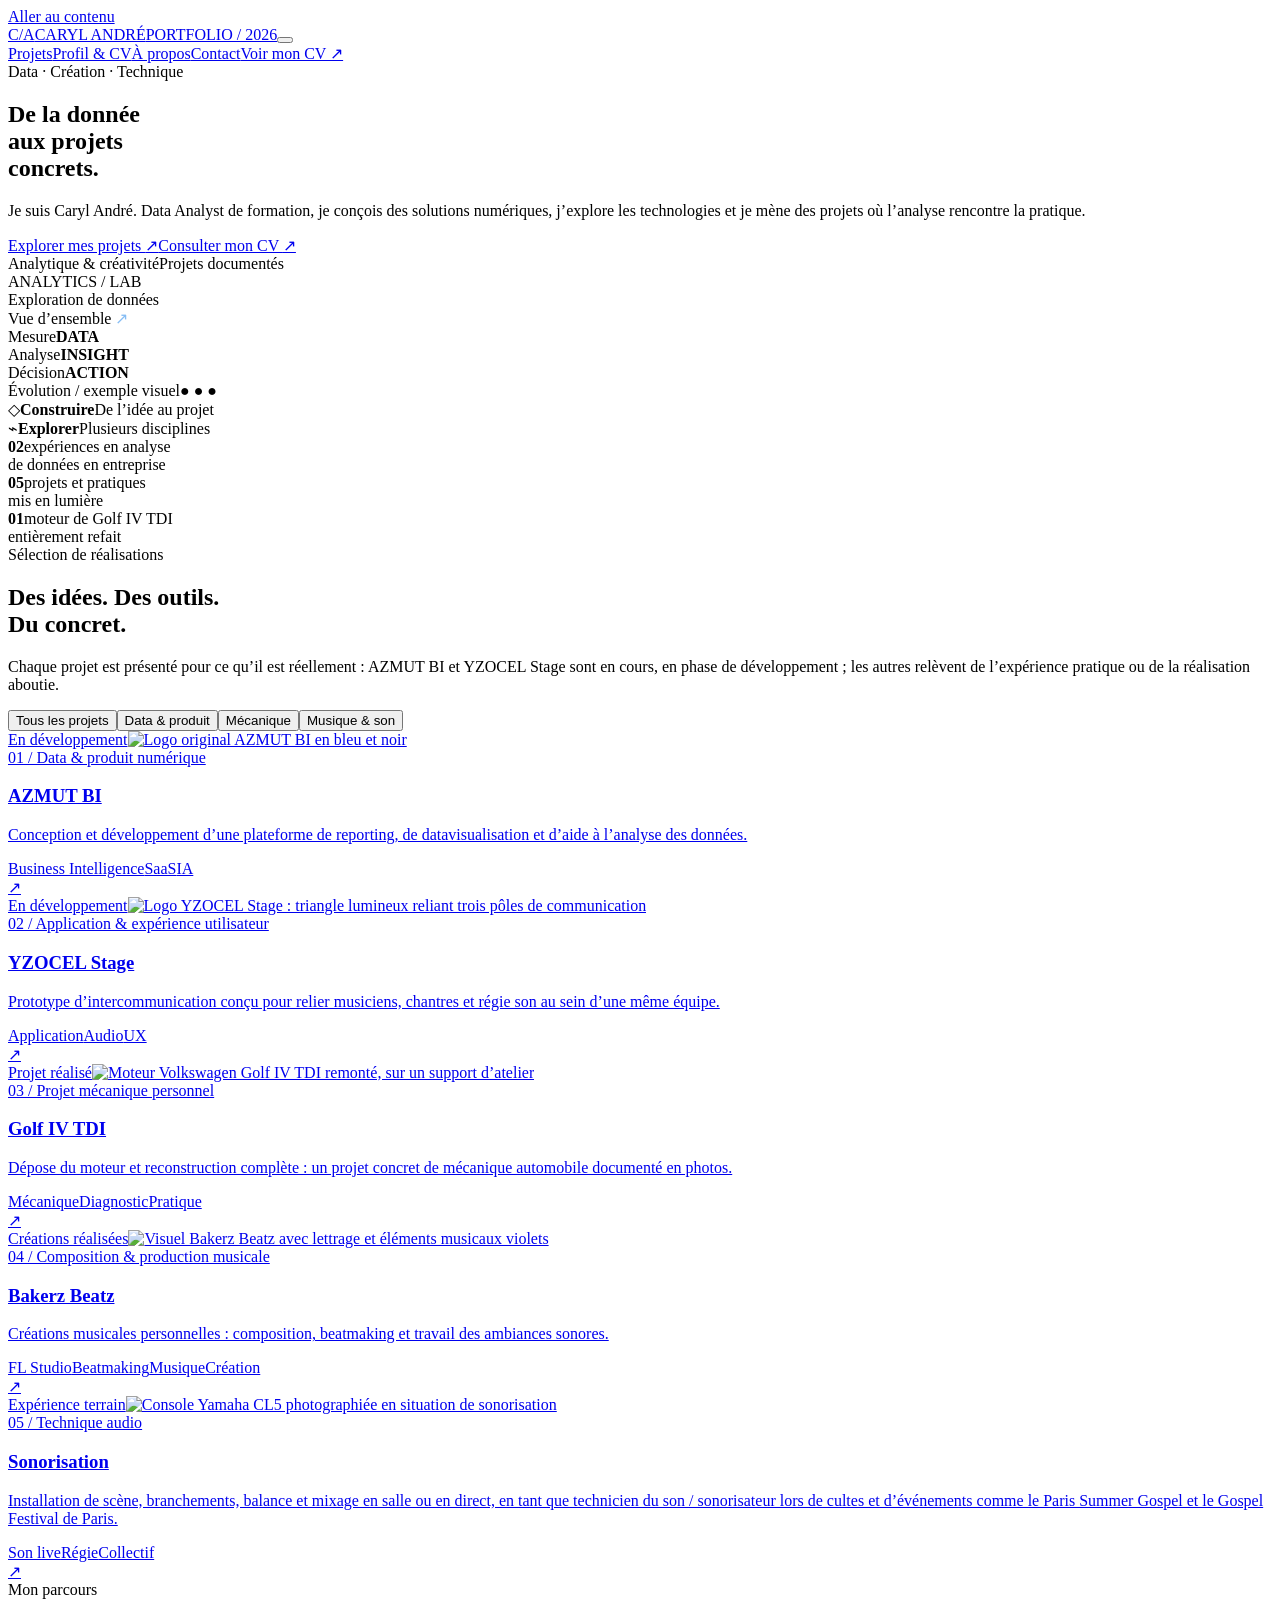
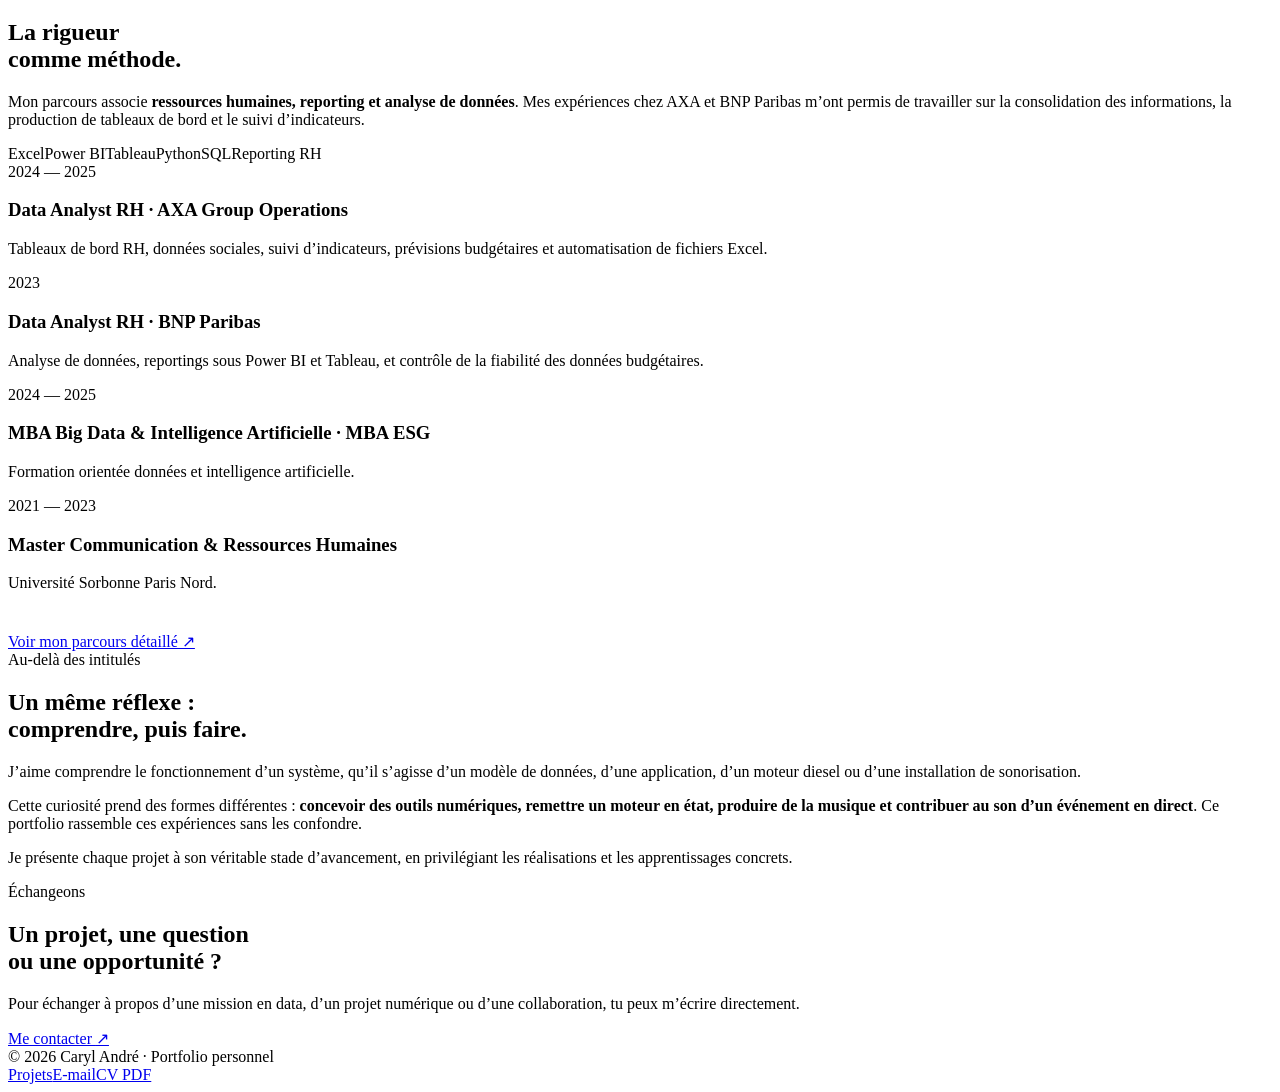
==== index.html @ a74da880 "Add files via upload" ====
<!DOCTYPE html>

<html lang="fr"><head><meta charset="utf-8"/><meta content="width=device-width,initial-scale=1" name="viewport"/><meta content="#080d13" name="theme-color"/><meta content="index,follow" name="robots"/><meta content="Portfolio de Caryl André : analyse de données, conception de produits numériques, mécanique automobile, beatmaking et sonorisation." name="description"/><title>Portfolio — Data, produit &amp; projets concrets — Caryl André</title><link href="assets/mark.svg" rel="icon" type="image/svg+xml"/><link href="assets/styles.css" rel="stylesheet"/><script defer="" src="assets/main.js"></script><meta content="website" property="og:type"/><meta content="Portfolio — Data, produit &amp; projets concrets — Caryl André" property="og:title"/></head><body><a class="skip-link" href="#contenu">Aller au contenu</a><header class="site-header"><div class="container header-inner"><a aria-label="Accueil du portfolio Caryl André" class="brand" href="index.html"><span class="brand-logo">C/A</span><span>CARYL ANDRÉ<span class="brand-sub">PORTFOLIO / 2026</span></span></a><button aria-controls="navigation" aria-expanded="false" aria-label="Ouvrir le menu" class="menu-toggle"><span></span><span></span><span></span></button><nav aria-label="Navigation principale" class="main-nav" id="navigation"><a href="index.html#projets">Projets</a><a href="profil.html">Profil &amp; CV</a><a href="index.html#apropos">À propos</a><a href="index.html#contact">Contact</a><a class="nav-cta" href="assets/cv-caryl-andre-version-fournie.pdf" rel="noopener" target="_blank">Voir mon CV ↗</a></nav></div></header>
<main id="contenu"><div class="container"><section aria-labelledby="hero-title" class="hero"><div class="hero-content"><div class="eyebrow">Data · Création · Technique</div><h1 class="hero-title" id="hero-title">De la donnée<br/>aux <span class="accent">projets<br/>concrets.</span></h1><p class="hero-desc">Je suis Caryl André. Data Analyst de formation, je conçois des solutions numériques, j’explore les technologies et je mène des projets où l’analyse rencontre la pratique.</p><div class="action-row"><a class="btn primary" href="#projets">Explorer mes projets <span class="arrow">↗</span></a><a class="btn secondary" href="assets/cv-caryl-andre-version-fournie.pdf" rel="noopener" target="_blank">Consulter mon CV <span class="arrow">↗</span></a></div><div class="hero-meta"><span>Analytique &amp; créativité</span><span class="dot"></span><span>Projets documentés</span></div></div><div aria-label="Illustration d'un tableau de bord de données" class="hero-art"><div class="orbit"></div><div class="orbit second"></div><div class="orb o1"></div><div class="orb o2"></div><div class="hero-panel"><div class="mock-top"><span class="mock-brand"><i></i> ANALYTICS / LAB</span><span class="mock-dots"><i></i><i></i><i></i></span></div><div class="mock-body"><span class="mock-kicker">Exploration de données</span><div class="mock-title">Vue d’ensemble <span style="color:#86bdf4">↗</span></div><div class="mock-stats"><div class="mock-stat"><span>Mesure</span><strong>DATA</strong></div><div class="mock-stat"><span>Analyse</span><strong>INSIGHT</strong></div><div class="mock-stat"><span>Décision</span><strong>ACTION</strong></div></div><div class="chart-panel"><div class="chart-label"><span>Évolution / exemple visuel</span><span>● ● ●</span></div><div class="mini-chart"><i style="height:30%"></i><i style="height:46%"></i><i style="height:40%"></i><i style="height:68%"></i><i style="height:57%"></i><i style="height:79%"></i><i style="height:60%"></i><i style="height:91%"></i></div></div></div></div><div class="floating-tag one"><span class="float-icon">◇</span><span><strong>Construire</strong>De l’idée au projet</span></div><div class="floating-tag two"><span class="float-icon">⌁</span><span><strong>Explorer</strong>Plusieurs disciplines</span></div></div></section></div>
<div class="metrics-strip"><div class="container metrics-inner"><div class="metric"><strong>02</strong><span>expériences en analyse<br/>de données en entreprise</span></div><div class="metric"><strong>05</strong><span>projets et pratiques<br/>mis en lumière</span></div><div class="metric"><strong>01</strong><span>moteur de Golf IV TDI<br/>entièrement refait</span></div></div></div>
<section class="section" id="projets"><div class="container"><div class="section-head reveal"><div><div class="eyebrow">Sélection de réalisations</div><h2 class="section-title">Des idées. Des outils.<br/>Du concret.</h2></div><p class="section-lead">Chaque projet est présenté pour ce qu’il est réellement : AZMUT BI et YZOCEL Stage sont en cours, en phase de développement ; les autres relèvent de l’expérience pratique ou de la réalisation aboutie.</p></div><div aria-label="Filtrer les projets" class="filters" role="group"><button aria-pressed="true" class="filter-btn" data-filter="tous" type="button">Tous les projets</button><button aria-pressed="false" class="filter-btn" data-filter="data" type="button">Data &amp; produit</button><button aria-pressed="false" class="filter-btn" data-filter="mecanique" type="button">Mécanique</button><button aria-pressed="false" class="filter-btn" data-filter="audio" type="button">Musique &amp; son</button></div><div class="project-grid"><article class="project-card featured reveal" data-category="data"><a aria-label="Découvrir le projet AZMUT BI" href="projets/azmut-bi.html"><div class="project-art art-dashboard project-art-photo"><span class="art-badge">En développement</span><img alt="Logo original AZMUT BI en bleu et noir" class="project-photo project-photo-azmut-bi" decoding="async" loading="eager" src="media/azmut-bi/logo.webp"/></div><div class="project-info"><div class="project-kicker">01 / Data &amp; produit numérique</div><h3 class="project-title">AZMUT BI</h3><p class="project-description">Conception et développement d’une plateforme de reporting, de datavisualisation et d’aide à l’analyse des données.</p><div class="project-bottom"><div class="tag-stack"><span class="tag">Business Intelligence</span><span class="tag">SaaS</span><span class="tag">IA</span></div><span aria-hidden="true" class="card-arrow">↗</span></div></div></a></article><article class="project-card adjacent reveal" data-category="data"><a aria-label="Découvrir le projet YZOCEL Stage" href="projets/yzocel-stage.html"><div class="project-art art-triangle project-art-photo"><span class="art-badge">En développement</span><img alt="Logo YZOCEL Stage : triangle lumineux reliant trois pôles de communication" class="project-photo project-photo-yzocel-stage" decoding="async" loading="eager" src="media/yzocel-stage/identite-visuelle-originale.jpg"/></div><div class="project-info"><div class="project-kicker">02 / Application &amp; expérience utilisateur</div><h3 class="project-title">YZOCEL Stage</h3><p class="project-description">Prototype d’intercommunication conçu pour relier musiciens, chantres et régie son au sein d’une même équipe.</p><div class="project-bottom"><div class="tag-stack"><span class="tag">Application</span><span class="tag">Audio</span><span class="tag">UX</span></div><span aria-hidden="true" class="card-arrow">↗</span></div></div></a></article><article class="project-card reveal" data-category="mecanique"><a aria-label="Découvrir le projet Golf IV TDI" href="projets/golf-iv-tdi.html"><div class="project-art art-engine project-art-photo"><span class="art-badge">Projet réalisé</span><img alt="Moteur Volkswagen Golf IV TDI remonté, sur un support d’atelier" class="project-photo project-photo-golf-iv-tdi" decoding="async" loading="eager" src="media/golf-iv/02-moteur-refait.webp"/></div><div class="project-info"><div class="project-kicker">03 / Projet mécanique personnel</div><h3 class="project-title">Golf IV TDI</h3><p class="project-description">Dépose du moteur et reconstruction complète : un projet concret de mécanique automobile documenté en photos.</p><div class="project-bottom"><div class="tag-stack"><span class="tag">Mécanique</span><span class="tag">Diagnostic</span><span class="tag">Pratique</span></div><span aria-hidden="true" class="card-arrow">↗</span></div></div></a></article><article class="project-card reveal" data-category="audio"><a aria-label="Découvrir le projet Bakerz Beatz" href="projets/bakerz-beatz.html"><div class="project-art art-waveform project-art-photo"><span class="art-badge">Créations réalisées</span><img alt="Visuel Bakerz Beatz avec lettrage et éléments musicaux violets" class="project-photo project-photo-bakerz-beatz" decoding="async" loading="eager" src="media/musique/bakerz-beatz-cover.webp"/></div><div class="project-info"><div class="project-kicker">04 / Composition &amp; production musicale</div><h3 class="project-title">Bakerz Beatz</h3><p class="project-description">Créations musicales personnelles : composition, beatmaking et travail des ambiances sonores.</p><div class="project-bottom"><div class="tag-stack"><span class="tag">FL Studio</span><span class="tag">Beatmaking</span><span class="tag">Musique</span><span class="tag">Création</span></div><span aria-hidden="true" class="card-arrow">↗</span></div></div></a></article><article class="project-card reveal" data-category="audio"><a aria-label="Découvrir le projet Sonorisation" href="projets/sonorisation.html"><div class="project-art project-art-photo project-art-sonorisation"><span class="art-badge">Expérience terrain</span><img alt="Console Yamaha CL5 photographiée en situation de sonorisation" class="project-photo project-photo-sonorisation" decoding="async" loading="lazy" src="media/sonorisation/console-yamaha-cl5-originale.jpg"/></div><div class="project-info"><div class="project-kicker">05 / Technique audio</div><h3 class="project-title">Sonorisation</h3><p class="project-description">Installation de scène, branchements, balance et mixage en salle ou en direct, en tant que technicien du son / sonorisateur lors de cultes et d’événements comme le Paris Summer Gospel et le Gospel Festival de Paris.</p><div class="project-bottom"><div class="tag-stack"><span class="tag">Son live</span><span class="tag">Régie</span><span class="tag">Collectif</span></div><span aria-hidden="true" class="card-arrow">↗</span></div></div></a></article></div></div></section>
<section class="section experience" id="parcours"><div class="container about-grid"><div class="reveal"><div class="eyebrow">Mon parcours</div><h2 class="section-title">La rigueur<br/>comme méthode.</h2><p class="about-copy">Mon parcours associe <strong>ressources humaines, reporting et analyse de données</strong>. Mes expériences chez AXA et BNP Paribas m’ont permis de travailler sur la consolidation des informations, la production de tableaux de bord et le suivi d’indicateurs.</p><div class="skills"><span class="skill">Excel</span><span class="skill">Power BI</span><span class="skill">Tableau</span><span class="skill">Python</span><span class="skill">SQL</span><span class="skill">Reporting RH</span></div></div><div class="timeline reveal"><div class="timeline-item"><div class="time">2024 — 2025</div><h3>Data Analyst RH · AXA Group Operations</h3><p>Tableaux de bord RH, données sociales, suivi d’indicateurs, prévisions budgétaires et automatisation de fichiers Excel.</p></div><div class="timeline-item"><div class="time">2023</div><h3>Data Analyst RH · BNP Paribas</h3><p>Analyse de données, reportings sous Power BI et Tableau, et contrôle de la fiabilité des données budgétaires.</p></div><div class="timeline-item"><div class="time">2024 — 2025</div><h3>MBA Big Data &amp; Intelligence Artificielle · MBA ESG</h3><p>Formation orientée données et intelligence artificielle.</p></div><div class="timeline-item"><div class="time">2021 — 2023</div><h3>Master Communication &amp; Ressources Humaines</h3><p>Université Sorbonne Paris Nord.</p></div></div></div><div class="container" style="margin-top:40px"><a class="btn secondary" href="profil.html">Voir mon parcours détaillé ↗</a></div></section>
<section class="section" id="apropos"><div class="container about-grid"><div class="reveal"><div class="eyebrow">Au-delà des intitulés</div><h2 class="section-title">Un même réflexe :<br/>comprendre, puis faire.</h2></div><div class="reveal"><p class="about-copy">J’aime comprendre le fonctionnement d’un système, qu’il s’agisse d’un modèle de données, d’une application, d’un moteur diesel ou d’une installation de sonorisation.</p><p class="about-copy">Cette curiosité prend des formes différentes : <strong>concevoir des outils numériques, remettre un moteur en état, produire de la musique et contribuer au son d’un événement en direct</strong>. Ce portfolio rassemble ces expériences sans les confondre.</p><p class="about-copy">Je présente chaque projet à son véritable stade d’avancement, en privilégiant les réalisations et les apprentissages concrets.</p></div></div></section>
<section class="contact-section" id="contact"><div class="container"><div class="contact-panel reveal"><div><div class="eyebrow">Échangeons</div><h2>Un projet, une question<br/>ou une opportunité ?</h2><p>Pour échanger à propos d’une mission en data, d’un projet numérique ou d’une collaboration, tu peux m’écrire directement.</p></div><a class="btn primary" href="mailto:carylandre.work@gmail.com?subject=Prise%20de%20contact%20-%20Portfolio">Me contacter <span class="arrow">↗</span></a></div></div></section></main><footer class="footer"><div class="container footer-inner"><span>© 2026 Caryl André · Portfolio personnel</span><div class="footer-links"><a href="index.html#projets">Projets</a><a href="mailto:carylandre.work@gmail.com">E-mail</a><a href="assets/cv-caryl-andre-version-fournie.pdf" rel="noopener" target="_blank">CV PDF</a></div></div></footer></body></html>
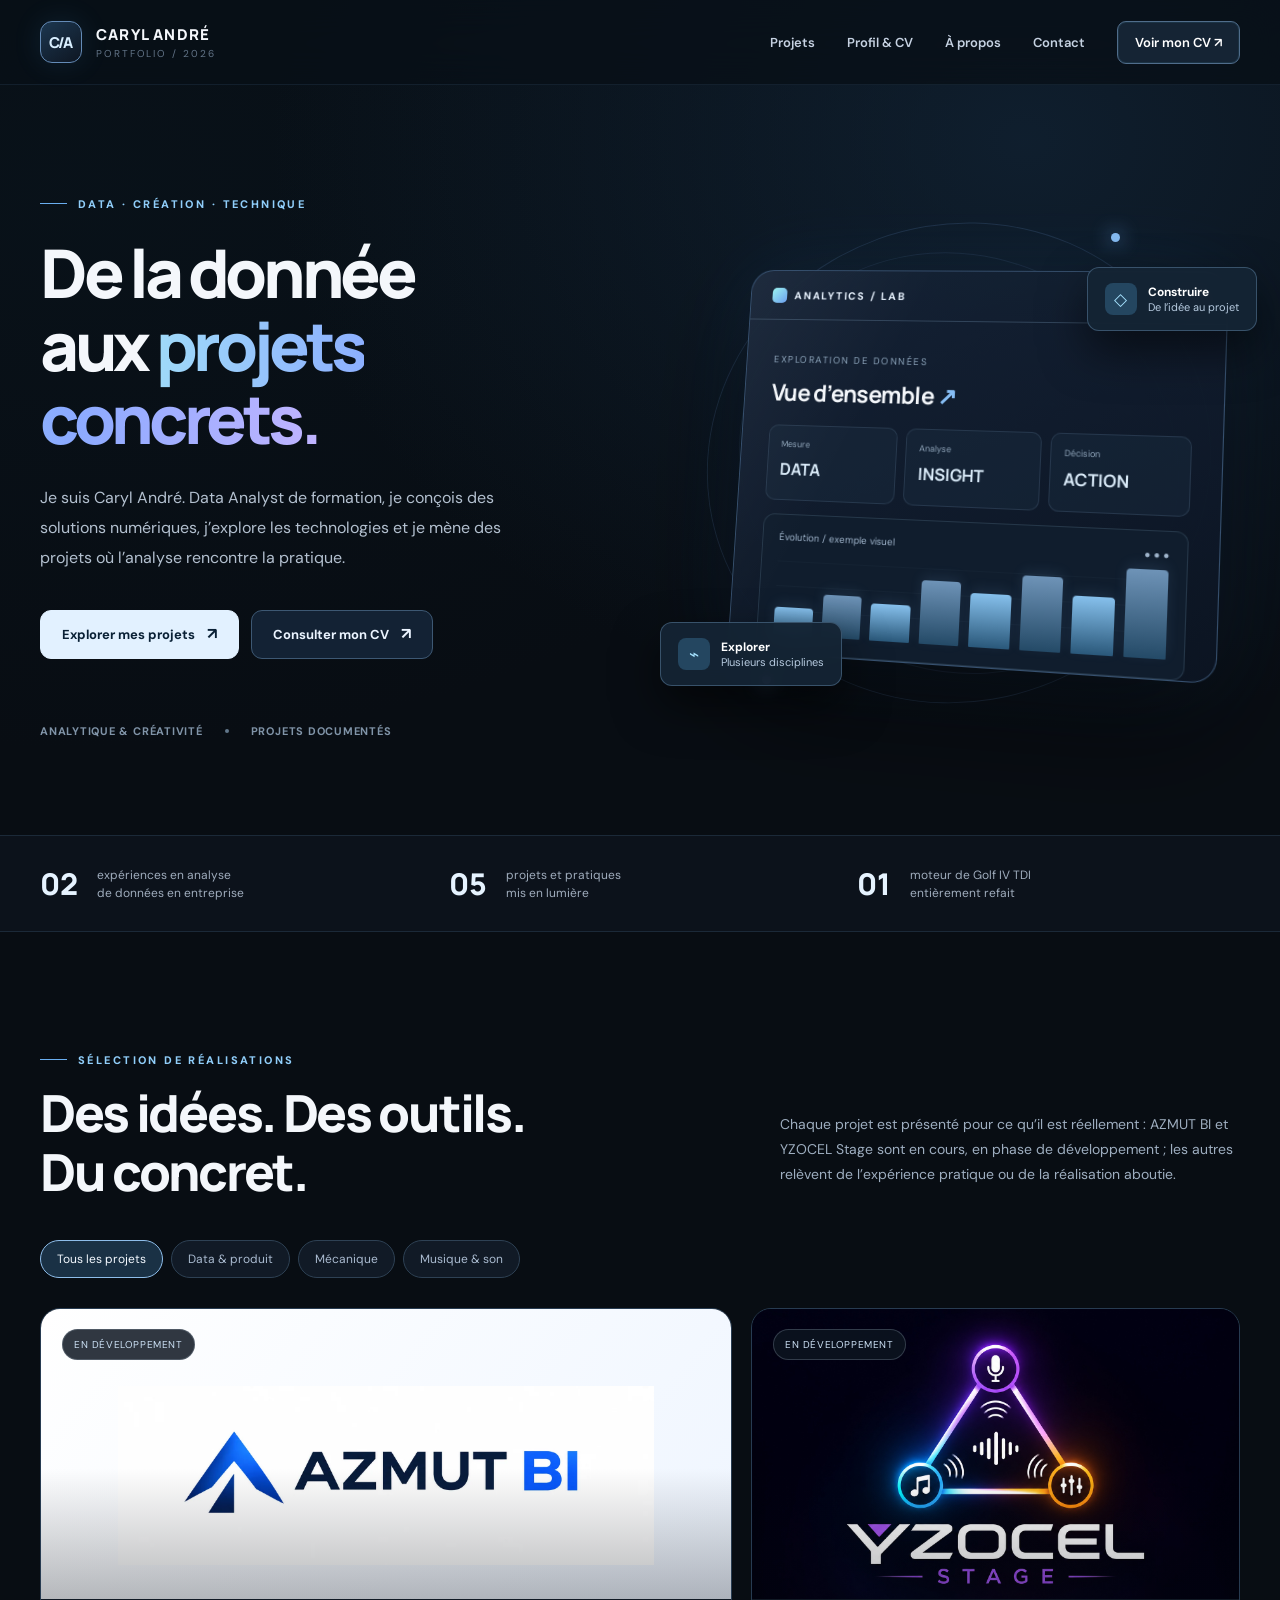
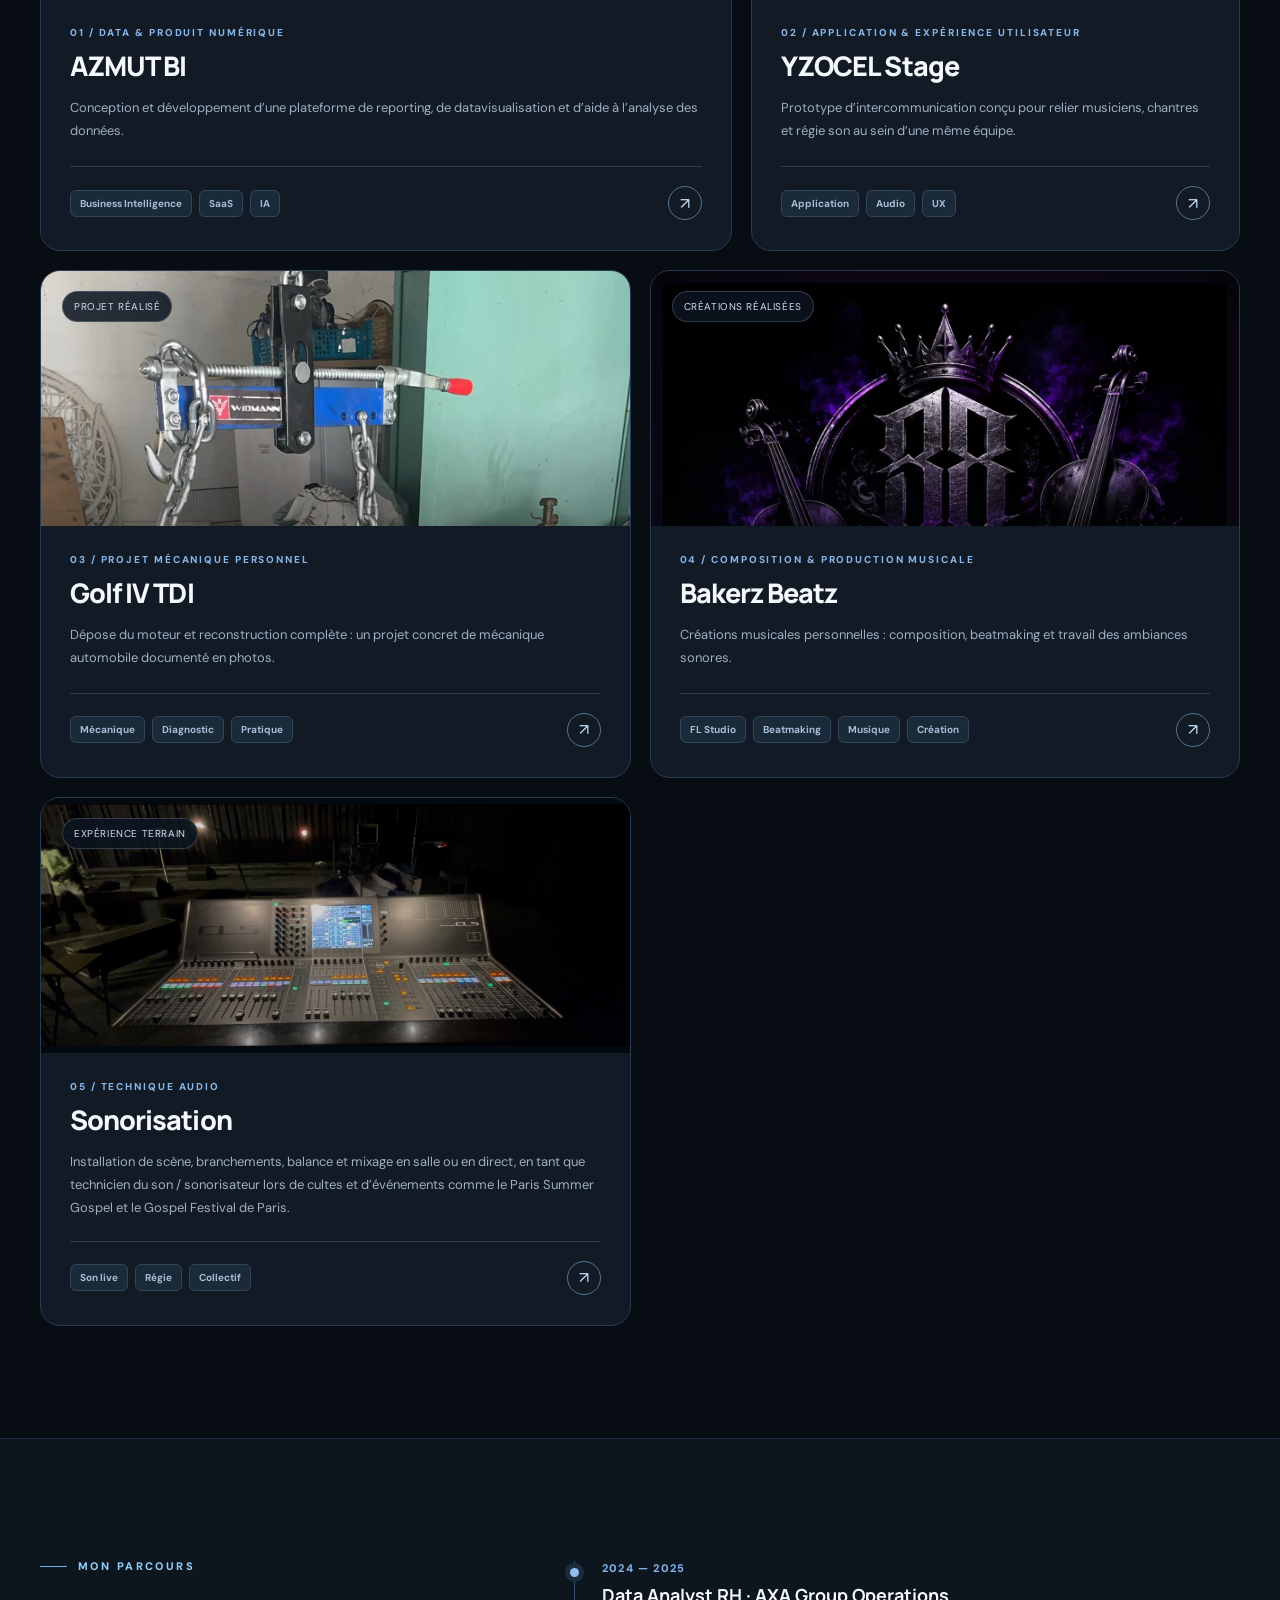
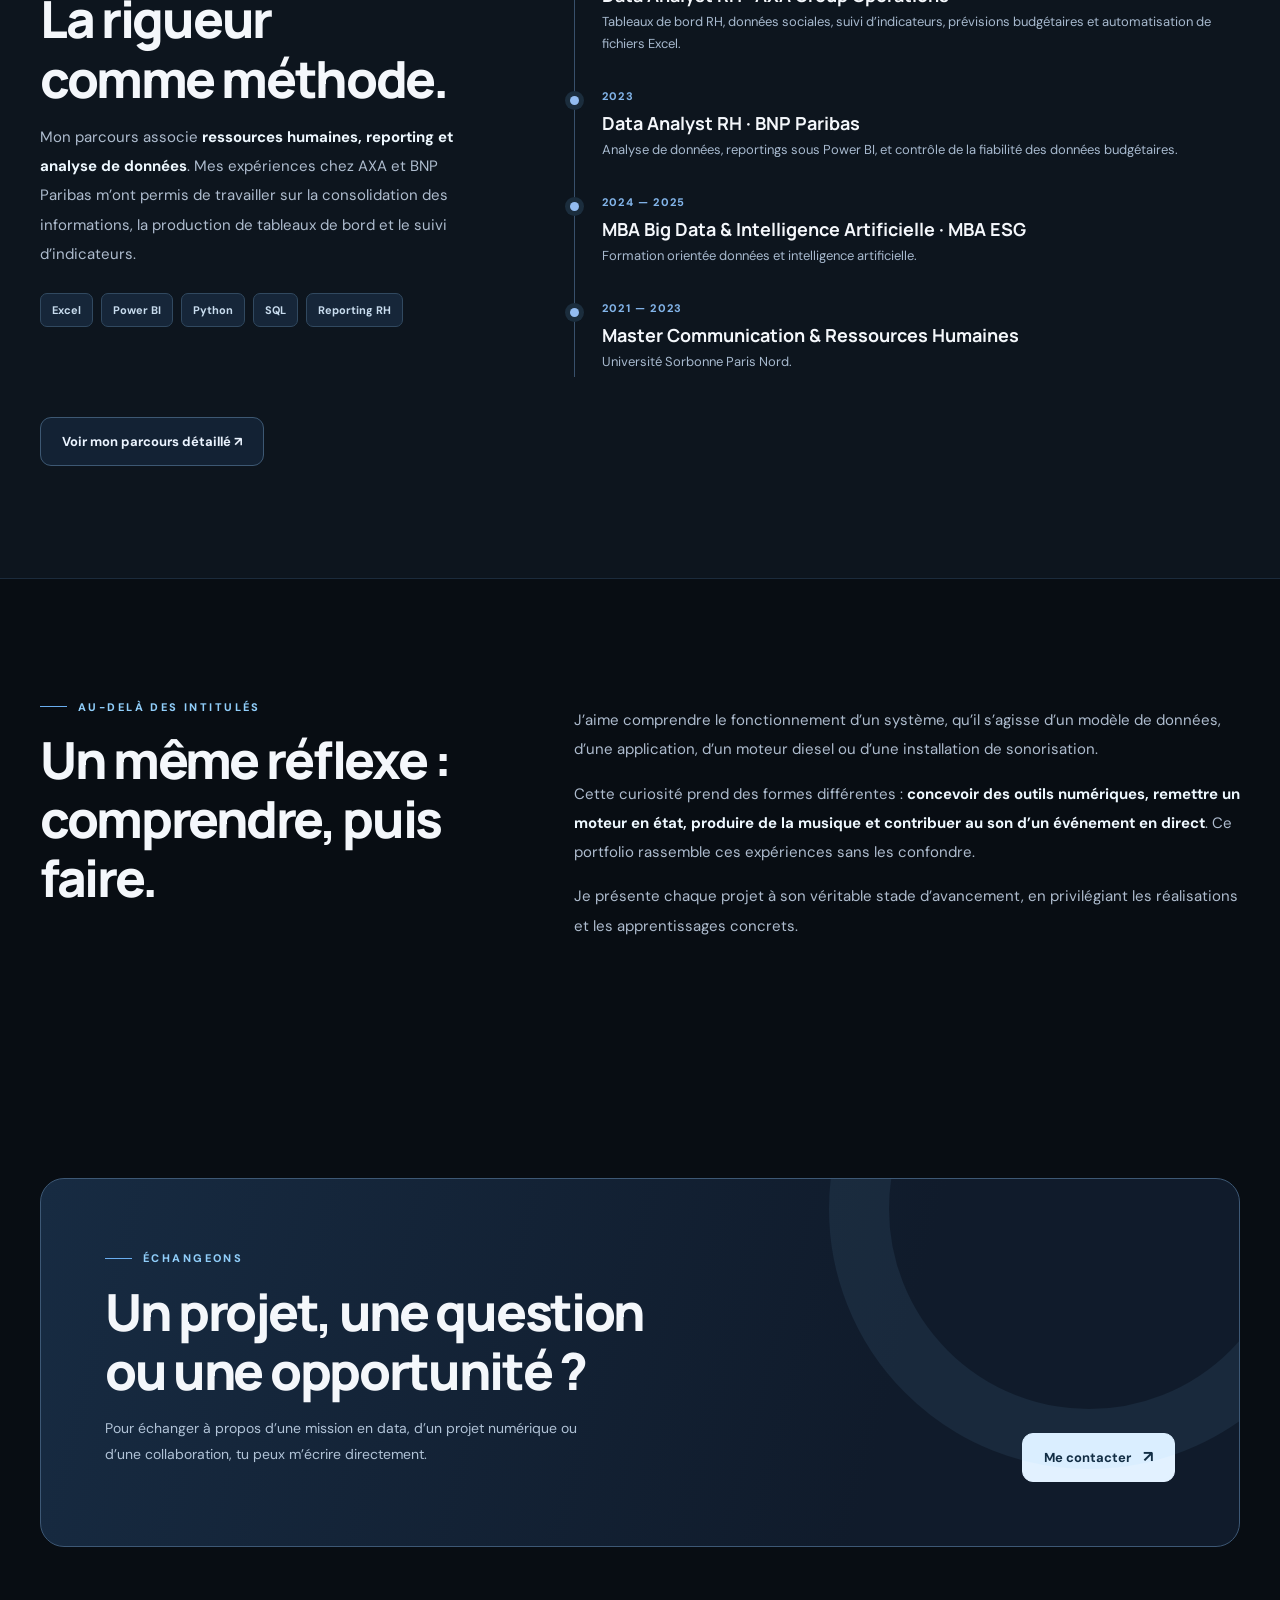
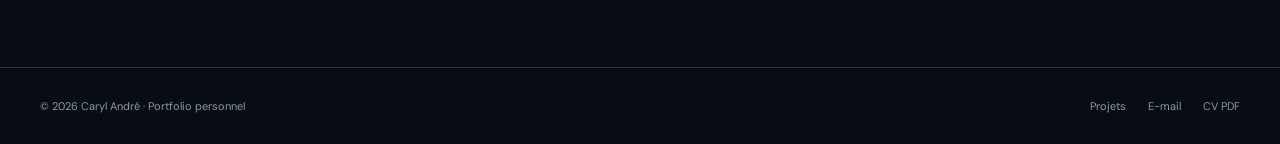
==== commit cca5a809: "Retrait de la compétence Tableau Co-Authored-By: Claude Opus 5.5 <noreply@anthropic.com> Claude-Sess" ====
--- a/index.html
+++ b/index.html
@@ -4,6 +4,6 @@
 <main id="contenu"><div class="container"><section aria-labelledby="hero-title" class="hero"><div class="hero-content"><div class="eyebrow">Data · Création · Technique</div><h1 class="hero-title" id="hero-title">De la donnée<br/>aux <span class="accent">projets<br/>concrets.</span></h1><p class="hero-desc">Je suis Caryl André. Data Analyst de formation, je conçois des solutions numériques, j’explore les technologies et je mène des projets où l’analyse rencontre la pratique.</p><div class="action-row"><a class="btn primary" href="#projets">Explorer mes projets <span class="arrow">↗</span></a><a class="btn secondary" href="assets/cv-caryl-andre-version-fournie.pdf" rel="noopener" target="_blank">Consulter mon CV <span class="arrow">↗</span></a></div><div class="hero-meta"><span>Analytique &amp; créativité</span><span class="dot"></span><span>Projets documentés</span></div></div><div aria-label="Illustration d'un tableau de bord de données" class="hero-art"><div class="orbit"></div><div class="orbit second"></div><div class="orb o1"></div><div class="orb o2"></div><div class="hero-panel"><div class="mock-top"><span class="mock-brand"><i></i> ANALYTICS / LAB</span><span class="mock-dots"><i></i><i></i><i></i></span></div><div class="mock-body"><span class="mock-kicker">Exploration de données</span><div class="mock-title">Vue d’ensemble <span style="color:#86bdf4">↗</span></div><div class="mock-stats"><div class="mock-stat"><span>Mesure</span><strong>DATA</strong></div><div class="mock-stat"><span>Analyse</span><strong>INSIGHT</strong></div><div class="mock-stat"><span>Décision</span><strong>ACTION</strong></div></div><div class="chart-panel"><div class="chart-label"><span>Évolution / exemple visuel</span><span>● ● ●</span></div><div class="mini-chart"><i style="height:30%"></i><i style="height:46%"></i><i style="height:40%"></i><i style="height:68%"></i><i style="height:57%"></i><i style="height:79%"></i><i style="height:60%"></i><i style="height:91%"></i></div></div></div></div><div class="floating-tag one"><span class="float-icon">◇</span><span><strong>Construire</strong>De l’idée au projet</span></div><div class="floating-tag two"><span class="float-icon">⌁</span><span><strong>Explorer</strong>Plusieurs disciplines</span></div></div></section></div>
 <div class="metrics-strip"><div class="container metrics-inner"><div class="metric"><strong>02</strong><span>expériences en analyse<br/>de données en entreprise</span></div><div class="metric"><strong>05</strong><span>projets et pratiques<br/>mis en lumière</span></div><div class="metric"><strong>01</strong><span>moteur de Golf IV TDI<br/>entièrement refait</span></div></div></div>
 <section class="section" id="projets"><div class="container"><div class="section-head reveal"><div><div class="eyebrow">Sélection de réalisations</div><h2 class="section-title">Des idées. Des outils.<br/>Du concret.</h2></div><p class="section-lead">Chaque projet est présenté pour ce qu’il est réellement : AZMUT BI et YZOCEL Stage sont en cours, en phase de développement ; les autres relèvent de l’expérience pratique ou de la réalisation aboutie.</p></div><div aria-label="Filtrer les projets" class="filters" role="group"><button aria-pressed="true" class="filter-btn" data-filter="tous" type="button">Tous les projets</button><button aria-pressed="false" class="filter-btn" data-filter="data" type="button">Data &amp; produit</button><button aria-pressed="false" class="filter-btn" data-filter="mecanique" type="button">Mécanique</button><button aria-pressed="false" class="filter-btn" data-filter="audio" type="button">Musique &amp; son</button></div><div class="project-grid"><article class="project-card featured reveal" data-category="data"><a aria-label="Découvrir le projet AZMUT BI" href="projets/azmut-bi.html"><div class="project-art art-dashboard project-art-photo"><span class="art-badge">En développement</span><img alt="Logo original AZMUT BI en bleu et noir" class="project-photo project-photo-azmut-bi" decoding="async" loading="eager" src="media/azmut-bi/logo.webp"/></div><div class="project-info"><div class="project-kicker">01 / Data &amp; produit numérique</div><h3 class="project-title">AZMUT BI</h3><p class="project-description">Conception et développement d’une plateforme de reporting, de datavisualisation et d’aide à l’analyse des données.</p><div class="project-bottom"><div class="tag-stack"><span class="tag">Business Intelligence</span><span class="tag">SaaS</span><span class="tag">IA</span></div><span aria-hidden="true" class="card-arrow">↗</span></div></div></a></article><article class="project-card adjacent reveal" data-category="data"><a aria-label="Découvrir le projet YZOCEL Stage" href="projets/yzocel-stage.html"><div class="project-art art-triangle project-art-photo"><span class="art-badge">En développement</span><img alt="Logo YZOCEL Stage : triangle lumineux reliant trois pôles de communication" class="project-photo project-photo-yzocel-stage" decoding="async" loading="eager" src="media/yzocel-stage/identite-visuelle-originale.jpg"/></div><div class="project-info"><div class="project-kicker">02 / Application &amp; expérience utilisateur</div><h3 class="project-title">YZOCEL Stage</h3><p class="project-description">Prototype d’intercommunication conçu pour relier musiciens, chantres et régie son au sein d’une même équipe.</p><div class="project-bottom"><div class="tag-stack"><span class="tag">Application</span><span class="tag">Audio</span><span class="tag">UX</span></div><span aria-hidden="true" class="card-arrow">↗</span></div></div></a></article><article class="project-card reveal" data-category="mecanique"><a aria-label="Découvrir le projet Golf IV TDI" href="projets/golf-iv-tdi.html"><div class="project-art art-engine project-art-photo"><span class="art-badge">Projet réalisé</span><img alt="Moteur Volkswagen Golf IV TDI remonté, sur un support d’atelier" class="project-photo project-photo-golf-iv-tdi" decoding="async" loading="eager" src="media/golf-iv/02-moteur-refait.webp"/></div><div class="project-info"><div class="project-kicker">03 / Projet mécanique personnel</div><h3 class="project-title">Golf IV TDI</h3><p class="project-description">Dépose du moteur et reconstruction complète : un projet concret de mécanique automobile documenté en photos.</p><div class="project-bottom"><div class="tag-stack"><span class="tag">Mécanique</span><span class="tag">Diagnostic</span><span class="tag">Pratique</span></div><span aria-hidden="true" class="card-arrow">↗</span></div></div></a></article><article class="project-card reveal" data-category="audio"><a aria-label="Découvrir le projet Bakerz Beatz" href="projets/bakerz-beatz.html"><div class="project-art art-waveform project-art-photo"><span class="art-badge">Créations réalisées</span><img alt="Visuel Bakerz Beatz avec lettrage et éléments musicaux violets" class="project-photo project-photo-bakerz-beatz" decoding="async" loading="eager" src="media/musique/bakerz-beatz-cover.webp"/></div><div class="project-info"><div class="project-kicker">04 / Composition &amp; production musicale</div><h3 class="project-title">Bakerz Beatz</h3><p class="project-description">Créations musicales personnelles : composition, beatmaking et travail des ambiances sonores.</p><div class="project-bottom"><div class="tag-stack"><span class="tag">FL Studio</span><span class="tag">Beatmaking</span><span class="tag">Musique</span><span class="tag">Création</span></div><span aria-hidden="true" class="card-arrow">↗</span></div></div></a></article><article class="project-card reveal" data-category="audio"><a aria-label="Découvrir le projet Sonorisation" href="projets/sonorisation.html"><div class="project-art project-art-photo project-art-sonorisation"><span class="art-badge">Expérience terrain</span><img alt="Console Yamaha CL5 photographiée en situation de sonorisation" class="project-photo project-photo-sonorisation" decoding="async" loading="lazy" src="media/sonorisation/console-yamaha-cl5-originale.jpg"/></div><div class="project-info"><div class="project-kicker">05 / Technique audio</div><h3 class="project-title">Sonorisation</h3><p class="project-description">Installation de scène, branchements, balance et mixage en salle ou en direct, en tant que technicien du son / sonorisateur lors de cultes et d’événements comme le Paris Summer Gospel et le Gospel Festival de Paris.</p><div class="project-bottom"><div class="tag-stack"><span class="tag">Son live</span><span class="tag">Régie</span><span class="tag">Collectif</span></div><span aria-hidden="true" class="card-arrow">↗</span></div></div></a></article></div></div></section>
-<section class="section experience" id="parcours"><div class="container about-grid"><div class="reveal"><div class="eyebrow">Mon parcours</div><h2 class="section-title">La rigueur<br/>comme méthode.</h2><p class="about-copy">Mon parcours associe <strong>ressources humaines, reporting et analyse de données</strong>. Mes expériences chez AXA et BNP Paribas m’ont permis de travailler sur la consolidation des informations, la production de tableaux de bord et le suivi d’indicateurs.</p><div class="skills"><span class="skill">Excel</span><span class="skill">Power BI</span><span class="skill">Tableau</span><span class="skill">Python</span><span class="skill">SQL</span><span class="skill">Reporting RH</span></div></div><div class="timeline reveal"><div class="timeline-item"><div class="time">2024 — 2025</div><h3>Data Analyst RH · AXA Group Operations</h3><p>Tableaux de bord RH, données sociales, suivi d’indicateurs, prévisions budgétaires et automatisation de fichiers Excel.</p></div><div class="timeline-item"><div class="time">2023</div><h3>Data Analyst RH · BNP Paribas</h3><p>Analyse de données, reportings sous Power BI et Tableau, et contrôle de la fiabilité des données budgétaires.</p></div><div class="timeline-item"><div class="time">2024 — 2025</div><h3>MBA Big Data &amp; Intelligence Artificielle · MBA ESG</h3><p>Formation orientée données et intelligence artificielle.</p></div><div class="timeline-item"><div class="time">2021 — 2023</div><h3>Master Communication &amp; Ressources Humaines</h3><p>Université Sorbonne Paris Nord.</p></div></div></div><div class="container" style="margin-top:40px"><a class="btn secondary" href="profil.html">Voir mon parcours détaillé ↗</a></div></section>
+<section class="section experience" id="parcours"><div class="container about-grid"><div class="reveal"><div class="eyebrow">Mon parcours</div><h2 class="section-title">La rigueur<br/>comme méthode.</h2><p class="about-copy">Mon parcours associe <strong>ressources humaines, reporting et analyse de données</strong>. Mes expériences chez AXA et BNP Paribas m’ont permis de travailler sur la consolidation des informations, la production de tableaux de bord et le suivi d’indicateurs.</p><div class="skills"><span class="skill">Excel</span><span class="skill">Power BI</span><span class="skill">Python</span><span class="skill">SQL</span><span class="skill">Reporting RH</span></div></div><div class="timeline reveal"><div class="timeline-item"><div class="time">2024 — 2025</div><h3>Data Analyst RH · AXA Group Operations</h3><p>Tableaux de bord RH, données sociales, suivi d’indicateurs, prévisions budgétaires et automatisation de fichiers Excel.</p></div><div class="timeline-item"><div class="time">2023</div><h3>Data Analyst RH · BNP Paribas</h3><p>Analyse de données, reportings sous Power BI, et contrôle de la fiabilité des données budgétaires.</p></div><div class="timeline-item"><div class="time">2024 — 2025</div><h3>MBA Big Data &amp; Intelligence Artificielle · MBA ESG</h3><p>Formation orientée données et intelligence artificielle.</p></div><div class="timeline-item"><div class="time">2021 — 2023</div><h3>Master Communication &amp; Ressources Humaines</h3><p>Université Sorbonne Paris Nord.</p></div></div></div><div class="container" style="margin-top:40px"><a class="btn secondary" href="profil.html">Voir mon parcours détaillé ↗</a></div></section>
 <section class="section" id="apropos"><div class="container about-grid"><div class="reveal"><div class="eyebrow">Au-delà des intitulés</div><h2 class="section-title">Un même réflexe :<br/>comprendre, puis faire.</h2></div><div class="reveal"><p class="about-copy">J’aime comprendre le fonctionnement d’un système, qu’il s’agisse d’un modèle de données, d’une application, d’un moteur diesel ou d’une installation de sonorisation.</p><p class="about-copy">Cette curiosité prend des formes différentes : <strong>concevoir des outils numériques, remettre un moteur en état, produire de la musique et contribuer au son d’un événement en direct</strong>. Ce portfolio rassemble ces expériences sans les confondre.</p><p class="about-copy">Je présente chaque projet à son véritable stade d’avancement, en privilégiant les réalisations et les apprentissages concrets.</p></div></div></section>
 <section class="contact-section" id="contact"><div class="container"><div class="contact-panel reveal"><div><div class="eyebrow">Échangeons</div><h2>Un projet, une question<br/>ou une opportunité ?</h2><p>Pour échanger à propos d’une mission en data, d’un projet numérique ou d’une collaboration, tu peux m’écrire directement.</p></div><a class="btn primary" href="mailto:carylandre.work@gmail.com?subject=Prise%20de%20contact%20-%20Portfolio">Me contacter <span class="arrow">↗</span></a></div></div></section></main><footer class="footer"><div class="container footer-inner"><span>© 2026 Caryl André · Portfolio personnel</span><div class="footer-links"><a href="index.html#projets">Projets</a><a href="mailto:carylandre.work@gmail.com">E-mail</a><a href="assets/cv-caryl-andre-version-fournie.pdf" rel="noopener" target="_blank">CV PDF</a></div></div></footer></body></html>
--- a/assets/styles.css
+++ b/assets/styles.css
@@ -0,0 +1,108 @@
+@import url('https://fonts.googleapis.com/css2?family=DM+Sans:wght@400;500;600;700&family=Manrope:wght@400;500;600;700;800&display=swap');
+:root{--bg:#080d13;--bg2:#0d131c;--surface:#111b27;--surface2:#141f2e;--line:#263548;--line-soft:#1b2938;--white:#f4f7fb;--muted:#9eaec0;--subtle:#627487;--blue:#77b7ff;--cyan:#90f1ef;--purple:#b99af2;--gold:#e1b98a;--radius:22px;--max:1220px}
+*{box-sizing:border-box}html{scroll-behavior:smooth;scroll-padding-top:96px}body{margin:0;background:var(--bg);color:var(--white);font-family:'DM Sans',Arial,sans-serif;-webkit-font-smoothing:antialiased;overflow-x:hidden}body::before{content:'';position:absolute;pointer-events:none;top:0;left:0;right:0;height:940px;background:radial-gradient(ellipse at 80% 15%,#17324c78 0,transparent 52%),radial-gradient(ellipse at 5% 20%,#0b253430 0,transparent 53%);z-index:-1}::selection{background:#74b4fb;color:#0a111b}a{color:inherit;text-decoration:none}button{font:inherit}img{max-width:100%}button,a{-webkit-tap-highlight-color:transparent}button:focus-visible,a:focus-visible{outline:2px solid var(--cyan);outline-offset:5px}svg{display:block}.container{width:min(var(--max),calc(100% - 80px));margin:0 auto}.skip-link{position:absolute;left:10px;top:-100px;z-index:500;background:white;color:#000;padding:12px}.skip-link:focus{top:10px}.site-header{position:sticky;top:0;z-index:100;backdrop-filter:blur(19px);-webkit-backdrop-filter:blur(19px);background:#081018c9;border-bottom:1px solid #2132457a}.header-inner{display:flex;align-items:center;justify-content:space-between;min-height:84px;gap:25px}.brand{display:flex;align-items:center;gap:14px;font-family:Manrope,sans-serif;font-size:15px;font-weight:800;letter-spacing:.08em;white-space:nowrap}.brand-logo{width:42px;height:42px;border:1px solid #648bb7;border-radius:12px;background:linear-gradient(145deg,#1c3750,#0e1622);display:grid;place-items:center;color:#d9efff;font-size:15px;letter-spacing:-.12em;padding-right:2px;box-shadow:0 0 30px #5bb7ff1c}.brand-sub{display:block;font:400 10px 'DM Sans',sans-serif;letter-spacing:.19em;color:var(--subtle);margin-top:2px}.main-nav{display:flex;align-items:center;gap:32px}.main-nav>a{font-size:13px;font-weight:600;color:#c6d2e2;transition:color .2s}.main-nav>a:hover,.main-nav>a.active{color:white}.nav-cta{padding:12px 17px!important;border:1px solid #506d8b;border-radius:9px;box-shadow:inset 0 0 0 1px #1b3345;background:#152434;color:#fff!important}.menu-toggle{display:none;border:1px solid var(--line);background:#132130;border-radius:11px;color:white;width:43px;height:43px;align-items:center;justify-content:center}.menu-toggle span{display:block;width:19px;height:2px;background:#dbe7f4;margin:4px auto}.eyebrow{display:inline-flex;gap:11px;align-items:center;color:#90cefa;font-size:11px;letter-spacing:.22em;text-transform:uppercase;font-weight:800}.eyebrow:before{content:'';height:1px;width:27px;background:#6aaef0}.hero{position:relative;padding:100px 0 94px;min-height:750px;display:grid;grid-template-columns:minmax(0,1.02fr) minmax(0,.98fr);gap:50px;align-items:center}.hero-title{font-family:Manrope,Arial,sans-serif;font-size:clamp(50px,5.25vw,81px);line-height:1.09;letter-spacing:-.065em;font-weight:800;margin:25px 0 27px;max-width:770px}.hero-title .accent{background:linear-gradient(90deg,#9fdaf9 0%,#8aaaff 48%,#c0b4ff 100%);-webkit-background-clip:text;background-clip:text;color:transparent}.hero-desc{font-size:16px;line-height:1.9;color:#b3c0cf;max-width:485px}.action-row{display:flex;flex-wrap:wrap;gap:12px;margin-top:36px}.btn{display:inline-flex;justify-content:center;align-items:center;gap:12px;padding:15px 21px;border-radius:11px;border:1px solid #3d5873;font-weight:700;font-size:13px;transition:transform .2s,background .2s,border-color .2s;cursor:pointer}.btn:hover{transform:translateY(-2px)}.btn.primary{background:#e2f1ff;color:#092035;border-color:#e2f1ff}.btn.primary:hover{background:#c8e4ff}.btn.secondary{background:#132234;color:#ebf4ff}.btn.secondary:hover{background:#19334a;border-color:#6e9bcc}.arrow{font-size:16px;line-height:1}.hero-meta{display:flex;align-items:center;gap:22px;margin-top:65px;color:#8094a8;font-size:11px;letter-spacing:.07em;text-transform:uppercase;font-weight:700}.hero-meta .dot{height:4px;width:4px;background:#61778b;border-radius:100%}.hero-art{height:530px;position:relative;isolation:isolate}.orbit{position:absolute;border:1px solid #4f719b45;border-radius:50%;inset:0;transform:rotate(-20deg) scale(.9)}.orbit.second{inset:47px;transform:rotate(28deg) scale(.95);border-color:#4f719b30}.orb{position:absolute;width:9px;height:9px;border-radius:50%;background:#8fc7ff;box-shadow:0 0 19px #78b6ff}.orb.o1{top:35px;right:120px}.orb.o2{bottom:44px;left:85px;background:#e0aeff}.hero-panel{position:absolute;left:9%;right:4%;top:13%;bottom:12%;border:1px solid #5f87b37d;border-radius:24px;background:linear-gradient(155deg,#142235f5,#0b1422f5);box-shadow:0 40px 120px #0009,0 0 90px #408ce522;transform:perspective(1100px) rotateY(-10deg) rotateX(5deg) rotateZ(2deg);overflow:hidden}.hero-panel:after{content:'';position:absolute;inset:0;pointer-events:none;background:linear-gradient(115deg,#ffffff0b,transparent 30%)}.mock-top{height:52px;border-bottom:1px solid #31445a;display:flex;align-items:center;justify-content:space-between;padding:0 23px;color:#8193aa;font-size:11px}.mock-brand{display:flex;align-items:center;gap:8px;letter-spacing:.16em;color:#e5f0fc;font-weight:800}.mock-brand i{display:block;width:16px;height:16px;border-radius:5px;background:linear-gradient(135deg,#98f4ef,#679cef)}.mock-dots{display:flex;gap:5px}.mock-dots i{width:5px;height:5px;border-radius:100%;background:#5a7288}.mock-body{padding:29px}.mock-kicker{font-size:10px;color:#8ba3ba;letter-spacing:.15em;text-transform:uppercase}.mock-title{font:700 24px Manrope,sans-serif;letter-spacing:-.03em;margin:9px 0 18px}.mock-stats{display:grid;grid-template-columns:repeat(3,1fr);gap:9px}.mock-stat{min-height:78px;background:#1b2c4070;border:1px solid #304458a8;border-radius:10px;padding:13px}.mock-stat span{display:block;font-size:9px;color:#8fa4b9}.mock-stat strong{display:block;font:700 17px Manrope;margin-top:8px;color:#d9eaf8}.mock-stat em{font-style:normal;color:#75cdb4;font-size:9px}.chart-panel{height:142px;margin-top:14px;background:#101d2d;border:1px solid #304458ad;border-radius:12px;padding:16px 17px;overflow:hidden}.chart-label{display:flex;justify-content:space-between;font-size:10px;color:#a0b5cc}.mini-chart{height:93px;display:flex;gap:10px;align-items:flex-end;background:repeating-linear-gradient(to top,transparent 0,transparent 24px,#2c40514d 25px)}.mini-chart i{flex:1;display:block;border-radius:4px 4px 1px 1px;background:linear-gradient(0deg,#2a587a,#86c0ec);box-shadow:0 -4px 13px #7cb9eb1c}.mini-chart i:nth-child(2n){background:linear-gradient(0deg,#244a67,#6e93b7)}.floating-tag{position:absolute;z-index:3;background:#152434f2;border:1px solid #4b6b88aa;box-shadow:0 20px 45px #0008;padding:15px 17px;border-radius:12px;display:flex;align-items:center;gap:11px;font-size:11px;color:#b7cbe0;backdrop-filter:blur(12px)}.floating-tag strong{display:block;color:white;font-size:12px}.float-icon{height:32px;width:32px;border-radius:8px;background:#244660;color:#a6e3ff;display:grid;place-items:center;font-size:17px}.floating-tag.one{right:-3%;top:13%}.floating-tag.two{bottom:8%;left:-3%}.metrics-strip{border-top:1px solid var(--line-soft);border-bottom:1px solid var(--line-soft);background:#0c121b}.metrics-inner{display:grid;grid-template-columns:repeat(3,1fr);gap:26px;padding:27px 0}.metric{display:flex;gap:19px;align-items:center}.metric strong{font:800 30px Manrope;color:#e6f3ff}.metric span{font-size:12px;line-height:1.5;color:#9facbc}.section{padding:112px 0}.section-head{display:flex;align-items:end;justify-content:space-between;gap:20px;margin-bottom:39px}.section-title{font:800 clamp(33px,4vw,53px)/1.16 Manrope,sans-serif;letter-spacing:-.045em;margin:16px 0 0}.section-lead{max-width:460px;line-height:1.8;color:var(--muted);font-size:14px}.filters{display:flex;gap:8px;flex-wrap:wrap;margin-bottom:30px}.filter-btn{font-size:12px;color:#aabbd0;padding:10px 16px;border:1px solid #2e4154;border-radius:99px;background:#111a26;cursor:pointer;transition:.2s}.filter-btn:hover,.filter-btn[aria-pressed=true]{border-color:#8ebdea;color:#f4f9ff;background:#1a3145}.project-grid{display:grid;grid-template-columns:repeat(12,1fr);gap:19px}.project-card{grid-column:span 6;background:#111a25;border:1px solid #273b51;border-radius:20px;overflow:hidden;transition:transform .3s,border-color .3s,box-shadow .3s}.project-card.featured{grid-column:span 7}.project-card.adjacent{grid-column:span 5}.project-card.wide{grid-column:span 12;display:grid;grid-template-columns:1fr 1fr}.project-card:hover{transform:translateY(-5px);border-color:#658db5;box-shadow:0 20px 70px #01081298}.project-card[hidden]{display:none!important}.project-art{position:relative;height:255px;overflow:hidden;display:grid;place-items:center;background:#142339}.project-card.featured .project-art,.project-card.adjacent .project-art{height:290px}.project-card.wide .project-art{height:100%}.art-badge{position:absolute;left:21px;top:20px;z-index:2;padding:8px 11px;border:1px solid #b1c7da3c;border-radius:50px;background:#0c1520d9;color:#cce1f5;font-size:10px;letter-spacing:.06em;text-transform:uppercase}.project-info{padding:27px 29px 30px}.project-kicker{font-size:10px;font-weight:800;letter-spacing:.19em;color:#85b6e9;text-transform:uppercase}.project-title{font:800 27px/1.25 Manrope;letter-spacing:-.035em;margin:10px 0}.project-description{font-size:13px;line-height:1.8;color:#9fb0c2;min-height:49px}.project-bottom{border-top:1px solid #2c3d50;margin-top:21px;padding-top:19px;display:flex;align-items:center;justify-content:space-between;gap:14px}.tag-stack{display:flex;gap:7px;flex-wrap:wrap}.tag{padding:6px 9px;background:#1b2a39;border:1px solid #324559;color:#a6bed6;border-radius:6px;font-size:10px;font-weight:700}.card-arrow{width:34px;height:34px;border:1px solid #557392;border-radius:50%;display:grid;place-items:center;color:#c6e4ff;flex-shrink:0}.art-dashboard{background:radial-gradient(ellipse at 90% 0,#417ba66b,transparent 58%),linear-gradient(140deg,#10283b,#0a1423)}.art-dashboard:before,.art-triangle:before,.art-engine:before,.art-waveform:before,.art-console:before{content:'';position:absolute;inset:0;background-image:linear-gradient(#a2b4c512 1px,transparent 1px),linear-gradient(90deg,#a2b4c512 1px,transparent 1px);background-size:35px 35px;mask-image:linear-gradient(#000b,transparent);pointer-events:none}.dash-visual{width:74%;max-width:450px;min-width:255px;border:1px solid #507ea6;border-radius:12px;background:#091829;transform:perspective(600px) rotateY(-9deg) rotateX(5deg);padding:16px;box-shadow:0 25px 60px #03090ec9}.dash-head{display:flex;justify-content:space-between;border-bottom:1px solid #30475a;padding-bottom:11px;align-items:center}.dash-head b{font-size:11px;letter-spacing:.07em}.dash-head span{background:#91def0;width:28px;height:5px;border-radius:2px}.dash-figures{display:grid;grid-template-columns:repeat(3,1fr);gap:7px;margin:13px 0}.dash-figures i{height:40px;border-radius:5px;border:1px solid #30485b;background:linear-gradient(180deg,#193851,#132436)}.dash-graph{height:78px;border:1px solid #345268;border-radius:6px;display:flex;align-items:flex-end;padding:9px;gap:8px}.dash-graph span{flex:1;height:var(--h);background:linear-gradient(#8acff1,#336786);border-radius:3px 3px 0 0}.art-triangle{background:radial-gradient(circle at 50% 45%,#542e885b 0,transparent 52%),linear-gradient(135deg,#19142a,#0b1221)}.triangle-svg{width:min(65%,305px);filter:drop-shadow(0 0 30px #8756ec55)}.art-engine{background:radial-gradient(ellipse at 30% 40%,#55626f66,transparent 64%),linear-gradient(135deg,#202b34,#101821)}.engine-svg{width:min(65%,320px);filter:drop-shadow(0 15px 30px #0009)}.art-waveform{background:radial-gradient(ellipse at 80% 40%,#743c8671,transparent 64%),linear-gradient(135deg,#25172b,#12121f)}.wave-svg{width:82%;filter:drop-shadow(0 0 22px #bb86e159)}.art-console{background:radial-gradient(ellipse at 70% 40%,#196c747d,transparent 64%),linear-gradient(140deg,#102832,#101820)}.console-svg{width:74%;filter:drop-shadow(0 16px 25px #0008)}.experience{background:#0d151e;border-block:1px solid #1b2b3c}.about-grid{display:grid;grid-template-columns:.8fr 1.2fr;gap:90px}.about-copy{font-size:15px;line-height:1.95;color:#aebcce}.about-copy strong{color:#eef8ff}.skills{display:flex;gap:8px;flex-wrap:wrap;margin-top:24px}.skill{font-size:11px;font-weight:700;border:1px solid #314960;background:#162639;border-radius:7px;padding:9px 11px;color:#c8dcee}.timeline{border-left:1px solid #38506b;padding-left:27px;margin-top:10px}.timeline-item{position:relative;padding-bottom:30px}.timeline-item:last-child{padding-bottom:0}.timeline-item:before{content:'';position:absolute;left:-32px;top:7px;border-radius:50%;height:9px;width:9px;background:#93bcf1;box-shadow:0 0 0 5px #1b2d3d}.time{font-size:11px;color:#82b4e9;letter-spacing:.11em;text-transform:uppercase;font-weight:800}.timeline-item h3{font:700 18px Manrope;margin:8px 0 4px}.timeline-item p{color:#a7b9ce;font-size:13px;line-height:1.7;margin:4px 0}.contact-section{padding:110px 0 120px}.contact-panel{position:relative;overflow:hidden;border:1px solid #3d5875;background:linear-gradient(105deg,#172b42,#101b2b 70%);border-radius:24px;padding:64px;display:flex;align-items:end;justify-content:space-between;gap:50px}.contact-panel:after{content:'';position:absolute;width:400px;height:400px;right:-110px;top:-230px;border-radius:50%;border:60px solid #85cfff14;pointer-events:none}.contact-panel h2{font:800 clamp(31px,4vw,52px)/1.14 Manrope;letter-spacing:-.045em;margin:17px 0}.contact-panel p{color:#b1c3d7;line-height:1.85;max-width:500px;font-size:14px}.footer{border-top:1px solid #26384c;padding:31px 0;color:#8799ad;font-size:11px}.footer-inner{display:flex;justify-content:space-between;align-items:center;gap:20px}.footer-links{display:flex;gap:22px}.footer-links a:hover{color:#fff}.js-enabled .reveal{opacity:0;transform:translateY(20px);transition:opacity .7s,transform .7s}.js-enabled .reveal.visible{opacity:1;transform:none}
+/* Detail pages */
+.detail-hero{padding:73px 0 40px}.detail-back{display:inline-flex;gap:10px;color:#a0bad5;font-size:13px;margin-bottom:34px}.detail-back:hover{color:white}.detail-hero h1{font:800 clamp(43px,5.5vw,73px)/1.1 Manrope;letter-spacing:-.065em;margin:20px 0}.detail-intro{font-size:17px;line-height:1.83;color:#b3c3d5;max-width:730px}.detail-tags{display:flex;gap:8px;flex-wrap:wrap;margin-top:25px}.detail-cover{height:430px;border:1px solid #314963;border-radius:23px;overflow:hidden;margin:15px 0 60px;display:grid;place-items:center}.detail-cover .dash-visual{max-width:620px}.detail-cover .triangle-svg{width:min(48%,340px)}.detail-cover .engine-svg{width:min(48%,360px)}.detail-cover .wave-svg{width:68%}.detail-cover .console-svg{width:60%}.detail-grid{display:grid;grid-template-columns:270px minmax(0,1fr);gap:90px;padding-bottom:90px}.detail-sidebar{border-top:1px solid #34485e;padding-top:22px}.detail-meta{margin-bottom:25px}.detail-meta small{display:block;color:#8095ac;text-transform:uppercase;font-weight:700;letter-spacing:.15em;font-size:10px;margin-bottom:9px}.detail-meta strong{font-size:13px;font-weight:600;line-height:1.6}.detail-content h2{font:800 29px Manrope;letter-spacing:-.03em;margin:0 0 14px}.detail-content h3{font:700 18px Manrope;margin:35px 0 12px}.detail-content p,.detail-content li{color:#b1c0d0;font-size:14px;line-height:1.95}.detail-content ul{padding-left:20px}.detail-content li{margin-bottom:9px}.detail-content section{margin-bottom:34px}.next-project{border-top:1px solid #2c4055;padding:44px 0 90px}.next-project .container{display:flex;justify-content:space-between;align-items:center;gap:20px}.next-project a{font:700 clamp(20px,3vw,33px) Manrope;letter-spacing:-.03em}.next-project a:hover{color:var(--blue)}.media-grid{display:grid;grid-template-columns:repeat(2,1fr);gap:14px;margin:24px 0}.media-placeholder{height:190px;border:1px dashed #47617c;border-radius:14px;background:repeating-linear-gradient(135deg,#111d2b,#111d2b 10px,#142334 10px,#142334 20px);display:flex;align-items:center;justify-content:center;padding:25px;text-align:center;color:#8ba2b9;font-size:13px}.media-placeholder.full{grid-column:span 2}.callout-note{padding:15px 17px;border-left:2px solid #94d7f7;background:#132538;color:#b7cfe2;font-size:13px;line-height:1.8;border-radius:0 9px 9px 0}.media-grid img{width:100%;object-fit:cover;border-radius:14px;max-height:350px;display:block}.media-grid audio{width:100%;margin-top:12px}.media-tile{padding:20px;border:1px solid #384b63;border-radius:14px;background:#142333}.media-tile h4{margin:0 0 7px}.media-tile p{font-size:12px;margin:0;color:#90a6bb}
+@media (max-width:1050px){.hero{gap:10px}.hero-title{font-size:60px}.hero-art{transform:scale(.87);transform-origin:center right}.project-card.featured,.project-card.adjacent{grid-column:span 6}.about-grid{gap:55px}}
+@media (max-width:820px){.container{width:min(var(--max),calc(100% - 42px))}.menu-toggle{display:block}.main-nav{display:none;position:absolute;top:84px;left:0;right:0;background:#0e1925;border-bottom:1px solid #34506b;padding:22px;flex-direction:column;align-items:stretch;gap:20px}.main-nav.open{display:flex}.main-nav a{font-size:14px}.hero{grid-template-columns:1fr;padding-top:68px;gap:25px;min-height:0}.hero-title{font-size:clamp(45px,8vw,70px)}.hero-art{height:420px;transform:none;max-width:540px;width:100%;margin:auto}.hero-meta{margin-top:40px}.section{padding:80px 0}.section-head{display:block}.section-lead{margin-top:18px}.project-card.featured,.project-card.adjacent,.project-card{grid-column:span 6}.project-card.wide{display:block}.project-card.wide .project-art{height:255px}.about-grid{grid-template-columns:1fr;gap:40px}.contact-panel{padding:45px;display:block}.contact-panel .btn{margin-top:15px}.detail-grid{grid-template-columns:1fr;gap:30px}.detail-sidebar{display:grid;grid-template-columns:repeat(3,1fr);gap:12px}.detail-cover{height:330px}}
+@media (max-width:600px){.container{width:calc(100% - 34px)}.header-inner{min-height:72px}.main-nav{top:72px}.brand{font-size:13px}.brand-logo{height:38px;width:38px}.hero{padding:55px 0 30px}.hero-title{font-size:clamp(41px,12vw,58px);margin:20px 0}.hero-desc{font-size:14px}.hero-art{height:350px;overflow:hidden}.hero-panel{left:9%;right:7%;top:12%;bottom:14%;transform:perspective(900px) rotateY(-6deg) rotateX(4deg)}.mock-body{padding:14px}.mock-top{height:43px;padding:0 12px}.mock-title{font-size:17px}.mock-stat{padding:8px;min-height:60px}.mock-stat strong{font-size:13px}.chart-panel{height:115px;padding:10px}.mini-chart{height:67px}.floating-tag{padding:9px;font-size:9px}.floating-tag.one{right:0}.floating-tag.two{left:0}.float-icon{height:25px;width:25px;font-size:12px}.hero-meta{gap:9px;flex-wrap:wrap;font-size:9px}.metrics-inner{grid-template-columns:1fr;gap:18px}.metric strong{font-size:25px;min-width:46px}.section{padding:69px 0}.section-title{font-size:36px}.project-grid{display:block}.project-card,.project-card.featured,.project-card.adjacent,.project-card.wide{margin-bottom:15px}.project-card.featured .project-art,.project-card.adjacent .project-art{height:230px}.project-art{height:220px}.project-info{padding:22px}.project-title{font-size:24px}.project-description{min-height:0}.about-copy{font-size:14px}.contact-section{padding:65px 0}.contact-panel{padding:28px}.footer-inner{align-items:flex-start;flex-direction:column}.detail-hero{padding:45px 0 30px}.detail-hero h1{font-size:42px}.detail-intro{font-size:15px}.detail-cover{height:245px;margin-bottom:35px}.detail-sidebar{grid-template-columns:1fr 1fr}.detail-content h2{font-size:25px}.media-grid{grid-template-columns:1fr}.media-placeholder.full{grid-column:span 1}.next-project .container{align-items:flex-start;flex-direction:column}}
+@media (prefers-reduced-motion:reduce){*,*:before,*:after{scroll-behavior:auto!important;transition:none!important;animation:none!important}.js-enabled .reveal{opacity:1;transform:none}}
+
+/* Photographies originales des projets : intégration v2 */
+.project-art-photo{isolation:isolate; background:#111923}
+.project-art-photo .project-photo{display:block;width:100%;height:100%;object-fit:cover;transition:transform .7s cubic-bezier(.2,.75,.2,1);z-index:0}
+.project-art-photo:hover .project-photo{transform:scale(1.055)}
+.project-art-photo .art-badge{z-index:2}
+.project-art-photo::after{content:"";position:absolute;inset:0;pointer-events:none;z-index:1;background:linear-gradient(to top,rgba(2,6,13,.28),transparent 45%)}
+.project-photo-azmut-bi{object-fit:contain!important;background:linear-gradient(130deg,#fff 0%,#eef5ff 100%);padding:clamp(32px,6vw,90px)}
+.project-photo-yzocel-stage{object-fit:cover!important;object-position:50% 47%}
+.project-photo-golf-iv-tdi{object-position:50% 48%}
+.project-photo-bakerz-beatz{object-position:50% 52%}
+.detail-cover-photo{background:#111923}
+.detail-cover-photo .detail-photo{width:100%;height:100%;object-fit:cover;display:block}
+.detail-photo-azmut-bi{object-fit:contain!important;background:#fff;padding:5% 10%}
+.detail-photo-yzocel-stage{object-fit:contain!important;background:#04040a}
+.detail-photo-golf-iv-tdi{object-position:50% 42%}
+.detail-photo-bakerz-beatz{object-fit:contain!important;background:#030205}
+.gallery-item{margin:0;background:#111d2b;border:1px solid #344a60;border-radius:15px;overflow:hidden;position:relative}
+.gallery-item .gallery-open{display:block;cursor:zoom-in;overflow:hidden}
+.gallery-item img{height:310px;max-height:none;width:100%;object-fit:cover;border-radius:0;transition:transform .55s ease}
+.gallery-item:hover img{transform:scale(1.025)}
+.gallery-item figcaption{padding:12px 15px;color:#b7c6d6;font-size:12px;line-height:1.55}
+.audio-soon{padding:16px 19px;border-radius:12px;border:1px solid #3c5268;background:#152237;color:#b5cadb;font-size:13px;margin:18px 0}
+.lightbox{border:0;background:rgba(6,10,17,.97);width:100vw;height:100vh;max-width:100vw;max-height:100vh;padding:65px 24px 24px;overflow:auto;color:#fff}
+.lightbox::backdrop{background:rgba(0,0,0,.87)}
+.lightbox img{max-width:min(100%,1400px);max-height:calc(100vh - 110px);display:block;object-fit:contain;margin:auto;border-radius:12px}
+.lightbox-close{position:fixed;top:16px;right:25px;border:1px solid #52667f;background:#14253a;color:white;width:44px;height:44px;border-radius:100%;font-size:30px;cursor:pointer;z-index:10}
+.gallery-open:focus-visible,.lightbox-close:focus-visible{outline:3px solid #9cdcff;outline-offset:3px}
+@media(max-width:600px){.project-photo-azmut-bi{padding:25px}.gallery-item img{height:260px}.lightbox{padding:70px 10px 10px}}
+
+/* V3 — always-visible sections; transitions add polish but never hide content */
+.js-enabled .reveal{opacity:1;transform:none;transition:none}
+.js-enabled .reveal.visible{animation:enter-soft .65s ease both}
+@keyframes enter-soft{from{opacity:.65;transform:translateY(10px)}to{opacity:1;transform:translateY(0)}}
+@media (prefers-reduced-motion:reduce){.js-enabled .reveal.visible{animation:none}}
+/* Dedicated professional profile */
+.profile-hero{position:relative;padding:78px 0 80px;border-bottom:1px solid #223145;background:radial-gradient(ellipse at 83% 25%,#18355866,transparent 53%)}
+.profile-hero h1{font:800 clamp(53px,7vw,100px)/1.08 Manrope,Arial,sans-serif;letter-spacing:-.07em;margin:26px 0 9px}
+.profile-hero h1 span{color:#91c3fc}
+.profile-title{font:600 clamp(16px,2vw,24px) Manrope,Arial,sans-serif;letter-spacing:-.025em;color:#e9f3ff}
+.profile-divider{color:#7599be;padding:0 10px}
+.profile-hero p{color:#a9bdd0;font-size:15px;line-height:1.85;max-width:750px;margin:25px 0 0}
+.profile-layout{display:grid;grid-template-columns:minmax(190px,.35fr) minmax(0,1fr);gap:80px;padding-top:84px;padding-bottom:120px}
+.profile-aside{align-self:start;position:sticky;top:125px}
+.profile-block{border-top:1px solid #263d53;padding:23px 0 30px}
+.profile-block h2{font:800 13px Manrope,Arial,sans-serif;text-transform:uppercase;letter-spacing:.14em;color:#e6f4ff;margin:0 0 17px}
+.profile-block p{font-size:13px;color:#aabed0;line-height:2}
+.profile-block strong{color:#ecf5ff;font-weight:600}
+.profile-block a:hover{color:#a9d5ff}
+.profile-disclaimer{font-size:11px!important;line-height:1.7!important;color:#8196a9!important;margin-top:18px}
+.profile-section{margin-bottom:80px}
+.profile-section h2{font:800 clamp(28px,3vw,42px)/1.19 Manrope,Arial,sans-serif;letter-spacing:-.048em;margin:18px 0 32px}
+.career-item{border-top:1px solid #2c4156;padding:28px 0 28px}
+.career-header{display:flex;justify-content:space-between;gap:20px;align-items:flex-start}
+.career-header h3,.education-item h3{font:700 20px Manrope,Arial,sans-serif;letter-spacing:-.02em;margin:0 0 7px}
+.career-header h3 span{color:#a4bed6;font-weight:500}
+.career-header p,.education-item p{margin:0;color:#a8bac9;font-size:13px;line-height:1.6}
+.career-header time,.education-item time{white-space:nowrap;color:#98c5f4;font-size:12px;font-weight:700;margin-top:4px}
+.career-item ul{padding-left:19px;margin:21px 0 0;line-height:1.9;color:#b4c3d0;font-size:13px}
+.career-item li{margin-bottom:7px}
+.education-item{display:flex;justify-content:space-between;gap:20px;border-top:1px solid #2c4156;padding:25px 0}
+.profile-outro{color:#afc3d4;line-height:1.95;font-size:14px;margin-bottom:24px}
+@media(max-width:820px){.profile-layout{gap:35px;grid-template-columns:1fr}.profile-aside{position:static;display:grid;grid-template-columns:repeat(2,1fr);gap:10px 25px}.profile-block{padding:19px 0 16px}.profile-hero{padding:60px 0}}
+@media(max-width:600px){.profile-hero h1{font-size:clamp(52px,13vw,70px)}.profile-layout{padding-top:56px;padding-bottom:55px}.profile-aside{grid-template-columns:1fr}.profile-section{margin-bottom:60px}.career-header,.education-item{display:block}.career-header time,.education-item time{display:block;margin-top:11px}.profile-hero p{font-size:14px}}
+@media print{.site-header,.footer,.action-row,.menu-toggle{display:none!important}.profile-aside{position:static}.profile-layout{padding:10px 0;gap:30px}.profile-hero{padding:20px 0}.career-item,.education-item{break-inside:avoid}body{background:white;color:#152032}body *{text-shadow:none!important;box-shadow:none!important}.career-item ul,.profile-block p,.profile-outro,.career-header p,.education-item p{color:#293a49!important}}
+
+/* Captures produit authentiques, recadrées sans aucune réinterprétation */
+.screenshots-gallery{grid-template-columns:1fr;gap:22px}.screenshots-gallery .gallery-item{margin:0}.screenshots-gallery .gallery-item:first-child{max-width:470px}.screenshots-gallery .capture-item img{width:100%;height:auto;max-height:none;object-fit:contain;background:#070c19;border:1px solid #30415a}.screenshots-gallery .capture-item figcaption{margin-top:9px;color:#a9bdd2;font-size:13px}.screenshots-gallery .gallery-open{display:block;cursor:zoom-in}
+
+/* V5: screenshots from original user files, lossless PNG, never reconstituted. */
+.screenshots-gallery .capture-item img{display:block;width:100%;height:auto;max-height:none;object-fit:contain;object-position:center}.screenshots-gallery .capture-item a{background:#060717;display:block}.screenshots-gallery .capture-item{max-width:100%}
+
+
+/* V7 — Authentic artwork displayed in full instead of being squeezed into a short hero. */
+.detail-cover.detail-cover-artwork{height:auto!important;min-height:0!important;padding:clamp(20px,4vw,46px);margin:16px 0 60px;display:flex;justify-content:center;align-items:center;background:radial-gradient(ellipse at 50% 42%,#251134 0%,#0a0913 58%,#07070b 100%);overflow:visible}
+.detail-cover-artwork .detail-photo-bakerz-beatz{display:block;width:min(100%,560px)!important;height:auto!important;max-height:none!important;aspect-ratio:1/1;object-fit:contain!important;box-shadow:0 20px 80px #0009;border-radius:10px}
+.media-grid .gallery-artwork img{display:block;width:100%!important;height:auto!important;max-height:none!important;aspect-ratio:1/1;object-fit:contain!important;background:#060408}
+.project-art-photo .project-photo-bakerz-beatz{object-fit:contain!important;object-position:center!important;background:radial-gradient(ellipse at center,#1f0f2b,#05040a);padding:12px}
+.detail-cover-logo .detail-photo-yzocel-stage{object-fit:contain!important;object-position:center;background:#05040e}
+.detail-cover-console{background:#050910;padding:0;overflow:hidden}
+.detail-cover-console .detail-photo-sonorisation{display:block;width:100%;height:100%;object-fit:contain!important;object-position:center;background:#04080e}
+.project-art-photo .project-photo-sonorisation{object-fit:contain!important;object-position:center;background:#040910}
+@media(max-width:820px){.detail-cover.detail-cover-artwork{padding:22px;margin-bottom:42px}}
+@media(max-width:600px){.detail-cover.detail-cover-artwork{padding:12px;margin-bottom:32px;border-radius:14px}.detail-cover-artwork .detail-photo-bakerz-beatz{width:100%!important;border-radius:8px}.detail-cover-console{height:auto!important;aspect-ratio:2.3/1}.detail-cover-logo{height:230px!important}}
+/* V7 QA: keep every pixel of the supplied YZOCEL logo and console photograph visible. */
+.detail-cover.detail-cover-logo{height:auto!important;min-height:0!important;padding:clamp(12px,3vw,24px);display:flex!important;justify-content:center;align-items:center;overflow:visible;background:#05040e}
+.detail-cover-logo .detail-photo-yzocel-stage{display:block!important;width:min(100%,850px)!important;height:auto!important;max-height:none!important;object-fit:contain!important}
+.detail-cover.detail-cover-console{height:auto!important;min-height:0!important;display:block!important;aspect-ratio:auto;overflow:hidden;background:#050910}
+.detail-cover-console .detail-photo-sonorisation{display:block!important;width:100%!important;height:auto!important;max-height:none!important;object-fit:contain!important}
+@media(max-width:600px){.detail-cover.detail-cover-logo,.detail-cover.detail-cover-console{height:auto!important;min-height:0!important;aspect-ratio:auto}}
+
+/* V8 — vidéos Bakerz Beatz */
+.video-grid{display:grid;grid-template-columns:repeat(2,minmax(0,1fr));gap:18px;margin:24px 0}
+.video-tile{margin:0;background:#111d2b;border:1px solid #344a60;border-radius:15px;overflow:hidden}
+.video-tile video{display:block;width:100%;aspect-ratio:9/16;object-fit:contain;background:#05070a}
+.video-tile figcaption{padding:14px 16px 16px}
+.video-tile h3{margin:0 0 6px;font-size:17px}
+.video-tile p{margin:0;font-size:13px;color:#9eaec0;line-height:1.5}
+@media (max-width:640px){.video-grid{grid-template-columns:1fr}.video-tile video{max-height:78vh}}
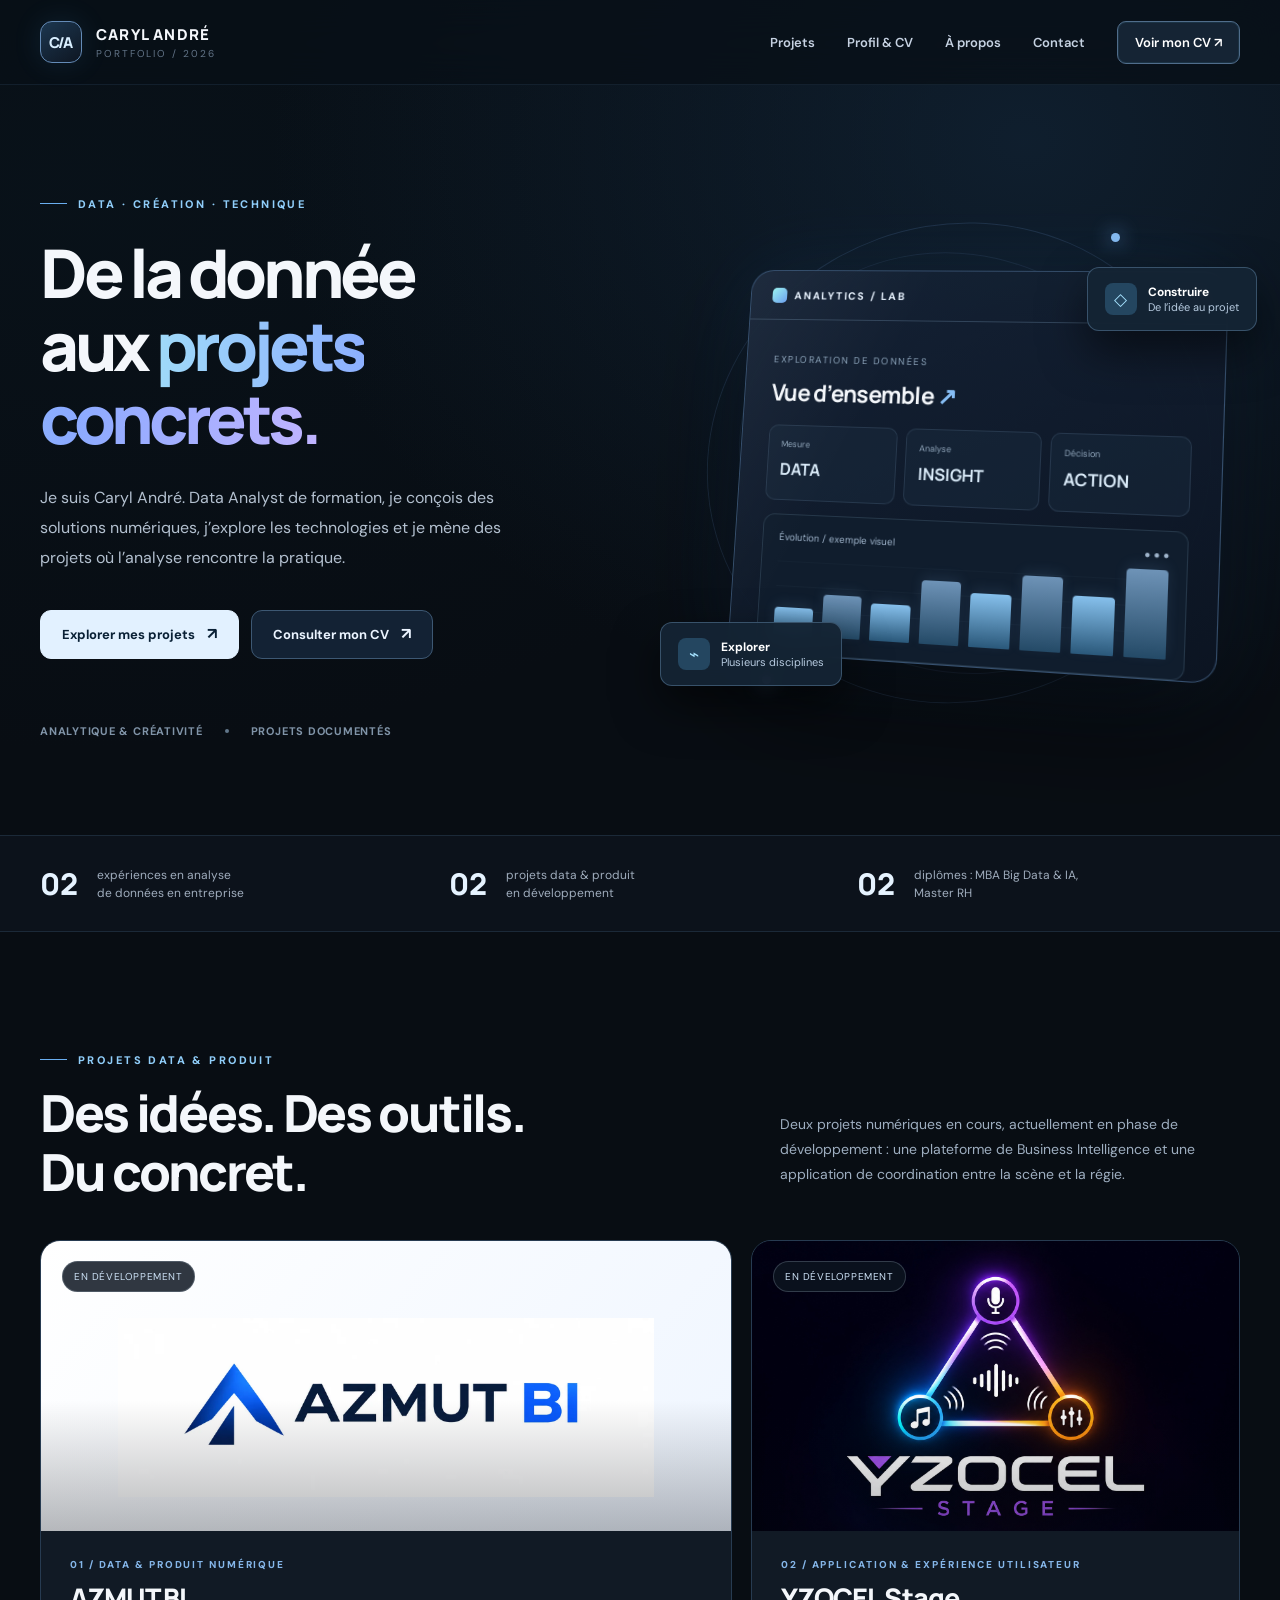
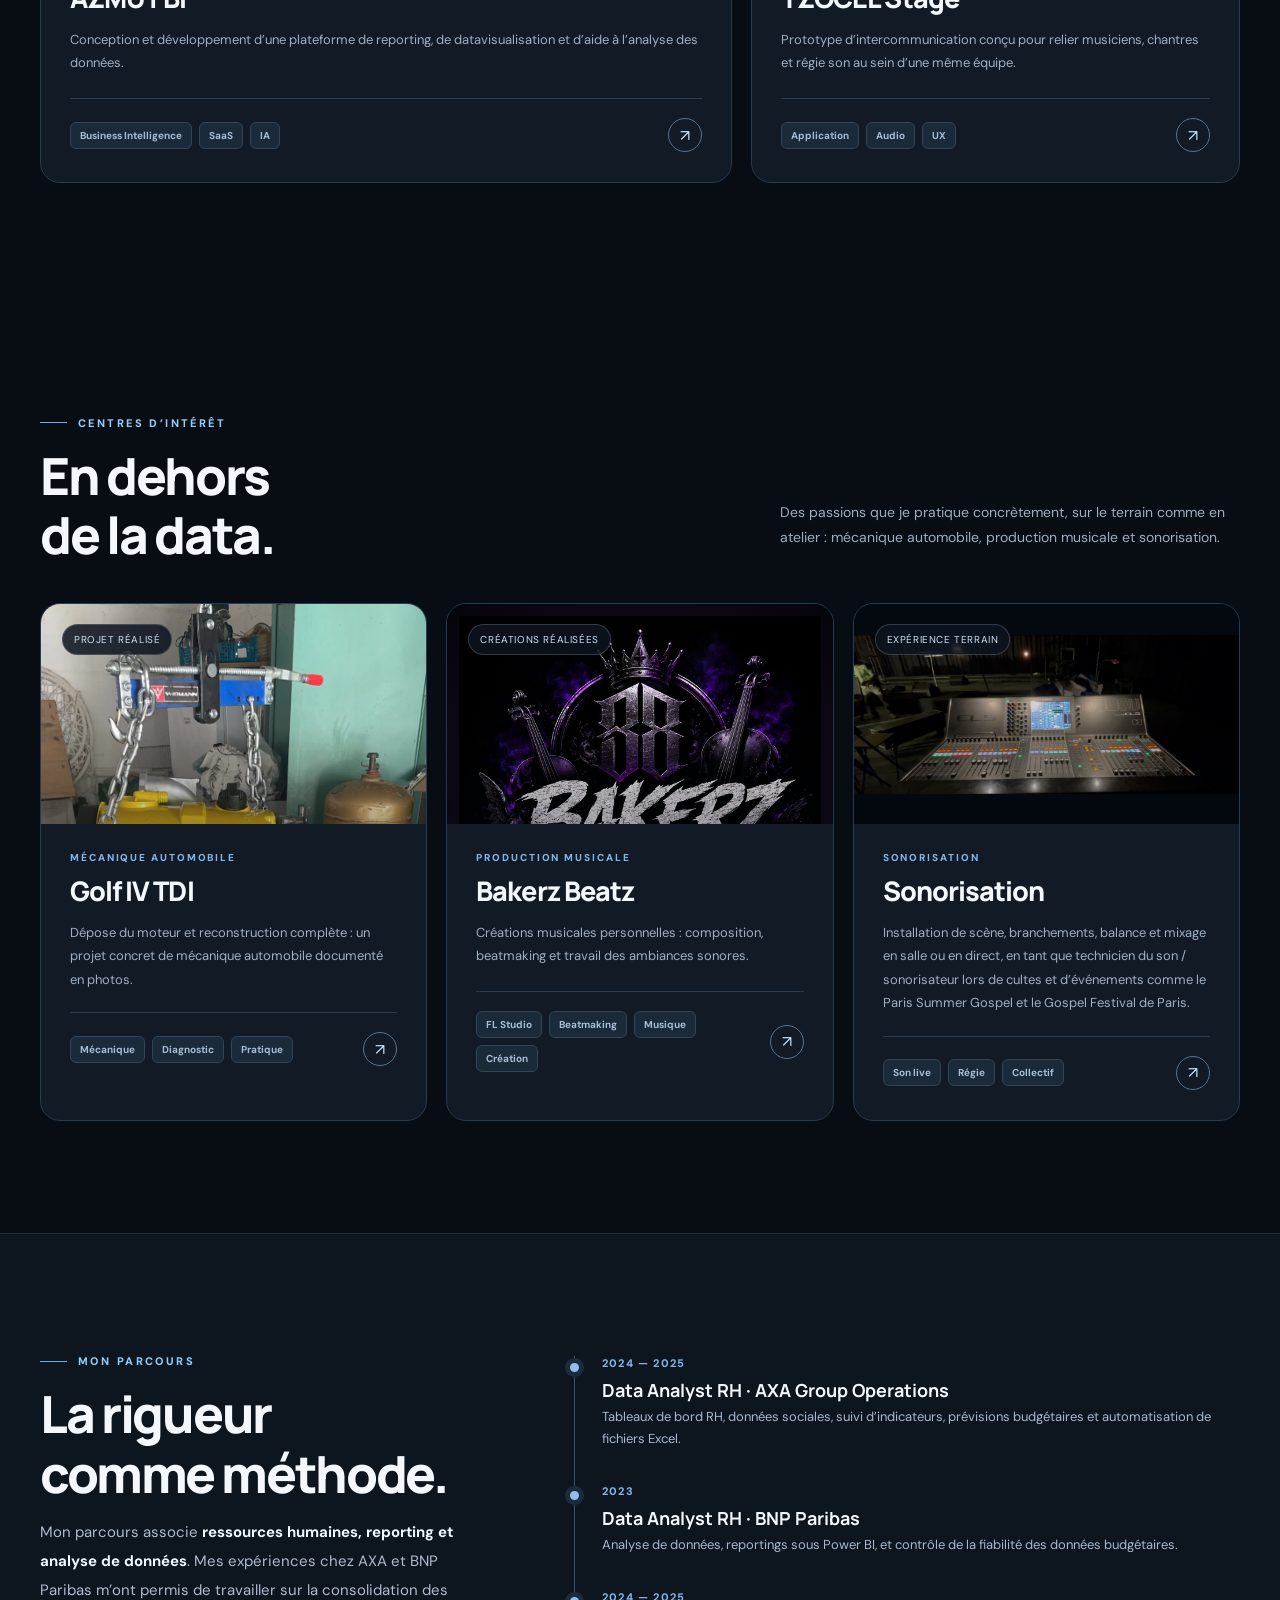
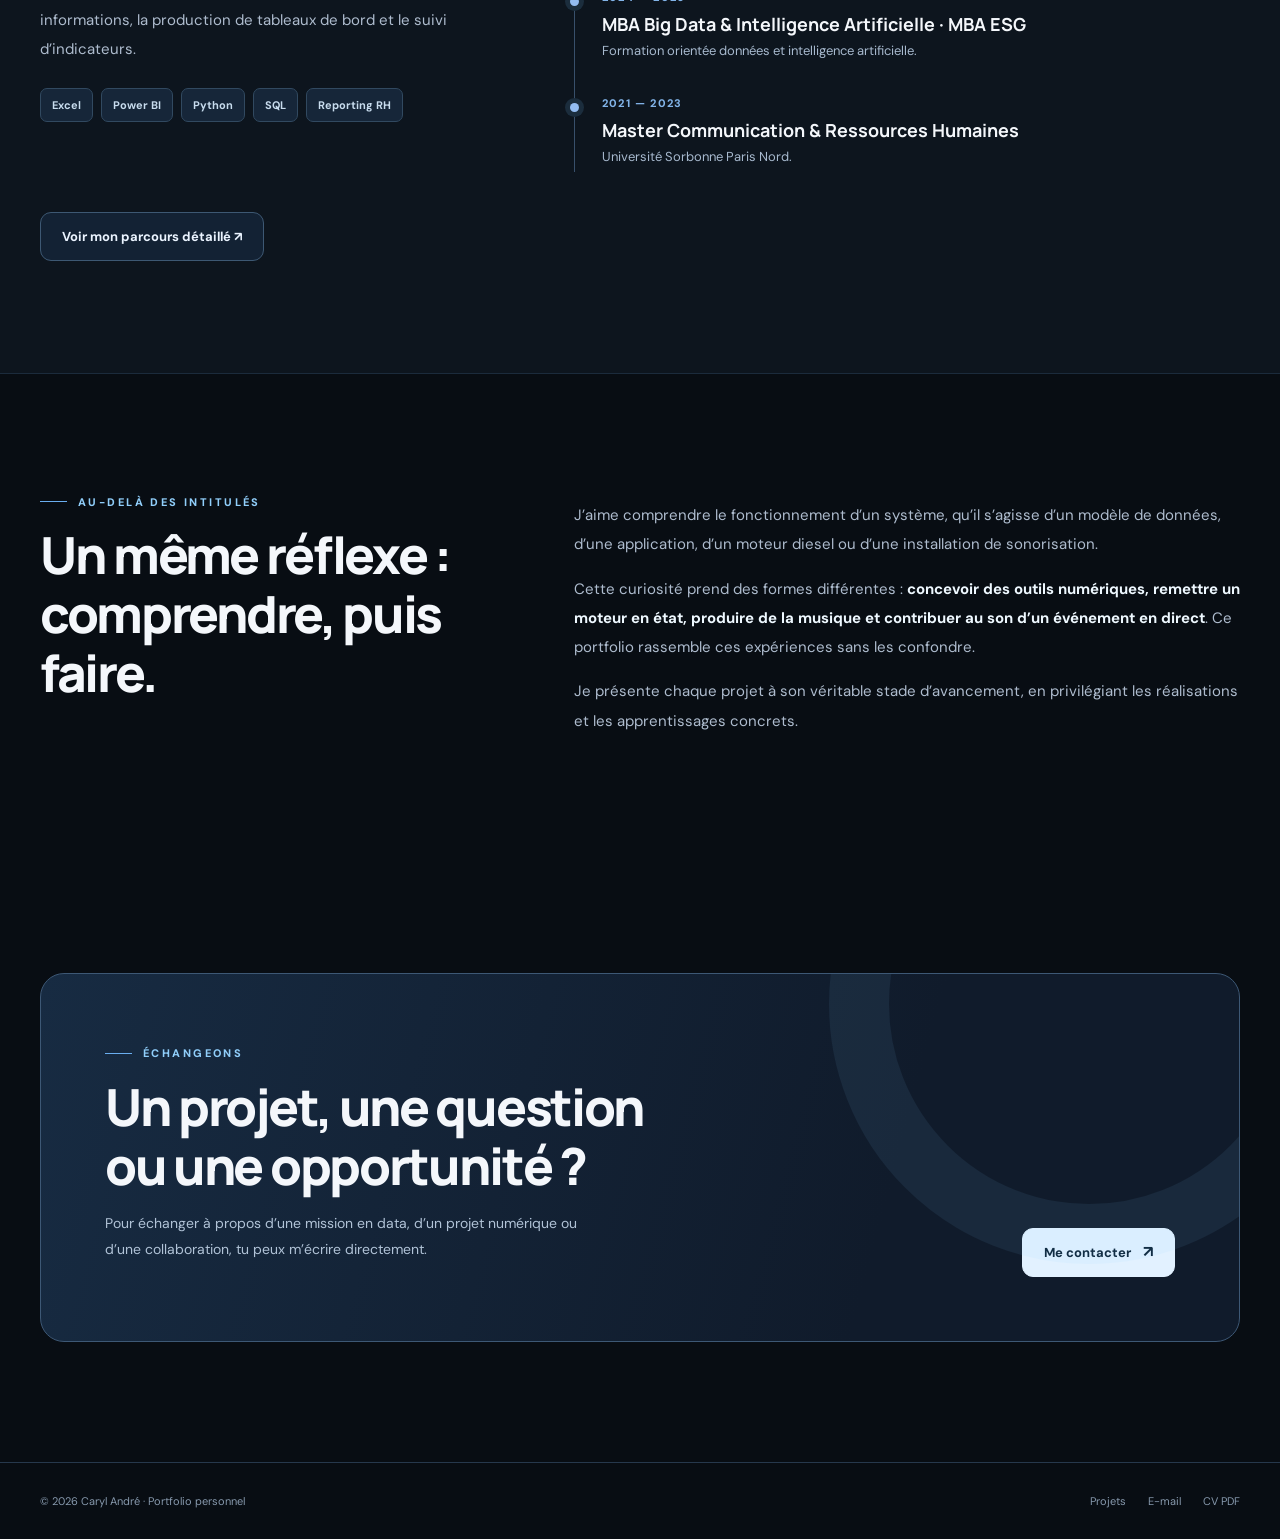
==== commit 08865f9c: "Projets data mis en avant, mécanique et musique en centres d'intérêt, développement assisté par IA C" ====
--- a/index.html
+++ b/index.html
@@ -2,8 +2,8 @@
 
 <html lang="fr"><head><meta charset="utf-8"/><meta content="width=device-width,initial-scale=1" name="viewport"/><meta content="#080d13" name="theme-color"/><meta content="index,follow" name="robots"/><meta content="Portfolio de Caryl André : analyse de données, conception de produits numériques, mécanique automobile, beatmaking et sonorisation." name="description"/><title>Portfolio — Data, produit &amp; projets concrets — Caryl André</title><link href="assets/mark.svg" rel="icon" type="image/svg+xml"/><link href="assets/styles.css" rel="stylesheet"/><script defer="" src="assets/main.js"></script><meta content="website" property="og:type"/><meta content="Portfolio — Data, produit &amp; projets concrets — Caryl André" property="og:title"/></head><body><a class="skip-link" href="#contenu">Aller au contenu</a><header class="site-header"><div class="container header-inner"><a aria-label="Accueil du portfolio Caryl André" class="brand" href="index.html"><span class="brand-logo">C/A</span><span>CARYL ANDRÉ<span class="brand-sub">PORTFOLIO / 2026</span></span></a><button aria-controls="navigation" aria-expanded="false" aria-label="Ouvrir le menu" class="menu-toggle"><span></span><span></span><span></span></button><nav aria-label="Navigation principale" class="main-nav" id="navigation"><a href="index.html#projets">Projets</a><a href="profil.html">Profil &amp; CV</a><a href="index.html#apropos">À propos</a><a href="index.html#contact">Contact</a><a class="nav-cta" href="assets/cv-caryl-andre-version-fournie.pdf" rel="noopener" target="_blank">Voir mon CV ↗</a></nav></div></header>
 <main id="contenu"><div class="container"><section aria-labelledby="hero-title" class="hero"><div class="hero-content"><div class="eyebrow">Data · Création · Technique</div><h1 class="hero-title" id="hero-title">De la donnée<br/>aux <span class="accent">projets<br/>concrets.</span></h1><p class="hero-desc">Je suis Caryl André. Data Analyst de formation, je conçois des solutions numériques, j’explore les technologies et je mène des projets où l’analyse rencontre la pratique.</p><div class="action-row"><a class="btn primary" href="#projets">Explorer mes projets <span class="arrow">↗</span></a><a class="btn secondary" href="assets/cv-caryl-andre-version-fournie.pdf" rel="noopener" target="_blank">Consulter mon CV <span class="arrow">↗</span></a></div><div class="hero-meta"><span>Analytique &amp; créativité</span><span class="dot"></span><span>Projets documentés</span></div></div><div aria-label="Illustration d'un tableau de bord de données" class="hero-art"><div class="orbit"></div><div class="orbit second"></div><div class="orb o1"></div><div class="orb o2"></div><div class="hero-panel"><div class="mock-top"><span class="mock-brand"><i></i> ANALYTICS / LAB</span><span class="mock-dots"><i></i><i></i><i></i></span></div><div class="mock-body"><span class="mock-kicker">Exploration de données</span><div class="mock-title">Vue d’ensemble <span style="color:#86bdf4">↗</span></div><div class="mock-stats"><div class="mock-stat"><span>Mesure</span><strong>DATA</strong></div><div class="mock-stat"><span>Analyse</span><strong>INSIGHT</strong></div><div class="mock-stat"><span>Décision</span><strong>ACTION</strong></div></div><div class="chart-panel"><div class="chart-label"><span>Évolution / exemple visuel</span><span>● ● ●</span></div><div class="mini-chart"><i style="height:30%"></i><i style="height:46%"></i><i style="height:40%"></i><i style="height:68%"></i><i style="height:57%"></i><i style="height:79%"></i><i style="height:60%"></i><i style="height:91%"></i></div></div></div></div><div class="floating-tag one"><span class="float-icon">◇</span><span><strong>Construire</strong>De l’idée au projet</span></div><div class="floating-tag two"><span class="float-icon">⌁</span><span><strong>Explorer</strong>Plusieurs disciplines</span></div></div></section></div>
-<div class="metrics-strip"><div class="container metrics-inner"><div class="metric"><strong>02</strong><span>expériences en analyse<br/>de données en entreprise</span></div><div class="metric"><strong>05</strong><span>projets et pratiques<br/>mis en lumière</span></div><div class="metric"><strong>01</strong><span>moteur de Golf IV TDI<br/>entièrement refait</span></div></div></div>
-<section class="section" id="projets"><div class="container"><div class="section-head reveal"><div><div class="eyebrow">Sélection de réalisations</div><h2 class="section-title">Des idées. Des outils.<br/>Du concret.</h2></div><p class="section-lead">Chaque projet est présenté pour ce qu’il est réellement : AZMUT BI et YZOCEL Stage sont en cours, en phase de développement ; les autres relèvent de l’expérience pratique ou de la réalisation aboutie.</p></div><div aria-label="Filtrer les projets" class="filters" role="group"><button aria-pressed="true" class="filter-btn" data-filter="tous" type="button">Tous les projets</button><button aria-pressed="false" class="filter-btn" data-filter="data" type="button">Data &amp; produit</button><button aria-pressed="false" class="filter-btn" data-filter="mecanique" type="button">Mécanique</button><button aria-pressed="false" class="filter-btn" data-filter="audio" type="button">Musique &amp; son</button></div><div class="project-grid"><article class="project-card featured reveal" data-category="data"><a aria-label="Découvrir le projet AZMUT BI" href="projets/azmut-bi.html"><div class="project-art art-dashboard project-art-photo"><span class="art-badge">En développement</span><img alt="Logo original AZMUT BI en bleu et noir" class="project-photo project-photo-azmut-bi" decoding="async" loading="eager" src="media/azmut-bi/logo.webp"/></div><div class="project-info"><div class="project-kicker">01 / Data &amp; produit numérique</div><h3 class="project-title">AZMUT BI</h3><p class="project-description">Conception et développement d’une plateforme de reporting, de datavisualisation et d’aide à l’analyse des données.</p><div class="project-bottom"><div class="tag-stack"><span class="tag">Business Intelligence</span><span class="tag">SaaS</span><span class="tag">IA</span></div><span aria-hidden="true" class="card-arrow">↗</span></div></div></a></article><article class="project-card adjacent reveal" data-category="data"><a aria-label="Découvrir le projet YZOCEL Stage" href="projets/yzocel-stage.html"><div class="project-art art-triangle project-art-photo"><span class="art-badge">En développement</span><img alt="Logo YZOCEL Stage : triangle lumineux reliant trois pôles de communication" class="project-photo project-photo-yzocel-stage" decoding="async" loading="eager" src="media/yzocel-stage/identite-visuelle-originale.jpg"/></div><div class="project-info"><div class="project-kicker">02 / Application &amp; expérience utilisateur</div><h3 class="project-title">YZOCEL Stage</h3><p class="project-description">Prototype d’intercommunication conçu pour relier musiciens, chantres et régie son au sein d’une même équipe.</p><div class="project-bottom"><div class="tag-stack"><span class="tag">Application</span><span class="tag">Audio</span><span class="tag">UX</span></div><span aria-hidden="true" class="card-arrow">↗</span></div></div></a></article><article class="project-card reveal" data-category="mecanique"><a aria-label="Découvrir le projet Golf IV TDI" href="projets/golf-iv-tdi.html"><div class="project-art art-engine project-art-photo"><span class="art-badge">Projet réalisé</span><img alt="Moteur Volkswagen Golf IV TDI remonté, sur un support d’atelier" class="project-photo project-photo-golf-iv-tdi" decoding="async" loading="eager" src="media/golf-iv/02-moteur-refait.webp"/></div><div class="project-info"><div class="project-kicker">03 / Projet mécanique personnel</div><h3 class="project-title">Golf IV TDI</h3><p class="project-description">Dépose du moteur et reconstruction complète : un projet concret de mécanique automobile documenté en photos.</p><div class="project-bottom"><div class="tag-stack"><span class="tag">Mécanique</span><span class="tag">Diagnostic</span><span class="tag">Pratique</span></div><span aria-hidden="true" class="card-arrow">↗</span></div></div></a></article><article class="project-card reveal" data-category="audio"><a aria-label="Découvrir le projet Bakerz Beatz" href="projets/bakerz-beatz.html"><div class="project-art art-waveform project-art-photo"><span class="art-badge">Créations réalisées</span><img alt="Visuel Bakerz Beatz avec lettrage et éléments musicaux violets" class="project-photo project-photo-bakerz-beatz" decoding="async" loading="eager" src="media/musique/bakerz-beatz-cover.webp"/></div><div class="project-info"><div class="project-kicker">04 / Composition &amp; production musicale</div><h3 class="project-title">Bakerz Beatz</h3><p class="project-description">Créations musicales personnelles : composition, beatmaking et travail des ambiances sonores.</p><div class="project-bottom"><div class="tag-stack"><span class="tag">FL Studio</span><span class="tag">Beatmaking</span><span class="tag">Musique</span><span class="tag">Création</span></div><span aria-hidden="true" class="card-arrow">↗</span></div></div></a></article><article class="project-card reveal" data-category="audio"><a aria-label="Découvrir le projet Sonorisation" href="projets/sonorisation.html"><div class="project-art project-art-photo project-art-sonorisation"><span class="art-badge">Expérience terrain</span><img alt="Console Yamaha CL5 photographiée en situation de sonorisation" class="project-photo project-photo-sonorisation" decoding="async" loading="lazy" src="media/sonorisation/console-yamaha-cl5-originale.jpg"/></div><div class="project-info"><div class="project-kicker">05 / Technique audio</div><h3 class="project-title">Sonorisation</h3><p class="project-description">Installation de scène, branchements, balance et mixage en salle ou en direct, en tant que technicien du son / sonorisateur lors de cultes et d’événements comme le Paris Summer Gospel et le Gospel Festival de Paris.</p><div class="project-bottom"><div class="tag-stack"><span class="tag">Son live</span><span class="tag">Régie</span><span class="tag">Collectif</span></div><span aria-hidden="true" class="card-arrow">↗</span></div></div></a></article></div></div></section>
-<section class="section experience" id="parcours"><div class="container about-grid"><div class="reveal"><div class="eyebrow">Mon parcours</div><h2 class="section-title">La rigueur<br/>comme méthode.</h2><p class="about-copy">Mon parcours associe <strong>ressources humaines, reporting et analyse de données</strong>. Mes expériences chez AXA et BNP Paribas m’ont permis de travailler sur la consolidation des informations, la production de tableaux de bord et le suivi d’indicateurs.</p><div class="skills"><span class="skill">Excel</span><span class="skill">Power BI</span><span class="skill">Python</span><span class="skill">SQL</span><span class="skill">Reporting RH</span></div></div><div class="timeline reveal"><div class="timeline-item"><div class="time">2024 — 2025</div><h3>Data Analyst RH · AXA Group Operations</h3><p>Tableaux de bord RH, données sociales, suivi d’indicateurs, prévisions budgétaires et automatisation de fichiers Excel.</p></div><div class="timeline-item"><div class="time">2023</div><h3>Data Analyst RH · BNP Paribas</h3><p>Analyse de données, reportings sous Power BI, et contrôle de la fiabilité des données budgétaires.</p></div><div class="timeline-item"><div class="time">2024 — 2025</div><h3>MBA Big Data &amp; Intelligence Artificielle · MBA ESG</h3><p>Formation orientée données et intelligence artificielle.</p></div><div class="timeline-item"><div class="time">2021 — 2023</div><h3>Master Communication &amp; Ressources Humaines</h3><p>Université Sorbonne Paris Nord.</p></div></div></div><div class="container" style="margin-top:40px"><a class="btn secondary" href="profil.html">Voir mon parcours détaillé ↗</a></div></section>
+<div class="metrics-strip"><div class="container metrics-inner"><div class="metric"><strong>02</strong><span>expériences en analyse<br/>de données en entreprise</span></div><div class="metric"><strong>02</strong><span>projets data &amp; produit<br/>en développement</span></div><div class="metric"><strong>02</strong><span>diplômes : MBA Big Data &amp; IA,<br/>Master RH</span></div></div></div>
+<section class="section" id="projets"><div class="container"><div class="section-head reveal"><div><div class="eyebrow">Projets data &amp; produit</div><h2 class="section-title">Des idées. Des outils.<br/>Du concret.</h2></div><p class="section-lead">Deux projets numériques en cours, actuellement en phase de développement : une plateforme de Business Intelligence et une application de coordination entre la scène et la régie.</p></div><div class="project-grid"><article class="project-card featured reveal" data-category="data"><a aria-label="Découvrir le projet AZMUT BI" href="projets/azmut-bi.html"><div class="project-art art-dashboard project-art-photo"><span class="art-badge">En développement</span><img alt="Logo original AZMUT BI en bleu et noir" class="project-photo project-photo-azmut-bi" decoding="async" loading="eager" src="media/azmut-bi/logo.webp"/></div><div class="project-info"><div class="project-kicker">01 / Data &amp; produit numérique</div><h3 class="project-title">AZMUT BI</h3><p class="project-description">Conception et développement d’une plateforme de reporting, de datavisualisation et d’aide à l’analyse des données.</p><div class="project-bottom"><div class="tag-stack"><span class="tag">Business Intelligence</span><span class="tag">SaaS</span><span class="tag">IA</span></div><span aria-hidden="true" class="card-arrow">↗</span></div></div></a></article><article class="project-card adjacent reveal" data-category="data"><a aria-label="Découvrir le projet YZOCEL Stage" href="projets/yzocel-stage.html"><div class="project-art art-triangle project-art-photo"><span class="art-badge">En développement</span><img alt="Logo YZOCEL Stage : triangle lumineux reliant trois pôles de communication" class="project-photo project-photo-yzocel-stage" decoding="async" loading="eager" src="media/yzocel-stage/identite-visuelle-originale.jpg"/></div><div class="project-info"><div class="project-kicker">02 / Application &amp; expérience utilisateur</div><h3 class="project-title">YZOCEL Stage</h3><p class="project-description">Prototype d’intercommunication conçu pour relier musiciens, chantres et régie son au sein d’une même équipe.</p><div class="project-bottom"><div class="tag-stack"><span class="tag">Application</span><span class="tag">Audio</span><span class="tag">UX</span></div><span aria-hidden="true" class="card-arrow">↗</span></div></div></a></article></div></div></section>
+<section class="section interests" id="interets"><div class="container"><div class="section-head reveal"><div><div class="eyebrow">Centres d’intérêt</div><h2 class="section-title">En dehors<br/>de la data.</h2></div><p class="section-lead">Des passions que je pratique concrètement, sur le terrain comme en atelier : mécanique automobile, production musicale et sonorisation.</p></div><div class="project-grid interest-grid"><article class="project-card interest-card reveal"><a aria-label="Découvrir le projet Golf IV TDI" href="projets/golf-iv-tdi.html"><div class="project-art art-engine project-art-photo"><span class="art-badge">Projet réalisé</span><img alt="Moteur Volkswagen Golf IV TDI remonté, sur un support d’atelier" class="project-photo project-photo-golf-iv-tdi" decoding="async" loading="eager" src="media/golf-iv/02-moteur-refait.webp"/></div><div class="project-info"><div class="project-kicker">Mécanique automobile</div><h3 class="project-title">Golf IV TDI</h3><p class="project-description">Dépose du moteur et reconstruction complète : un projet concret de mécanique automobile documenté en photos.</p><div class="project-bottom"><div class="tag-stack"><span class="tag">Mécanique</span><span class="tag">Diagnostic</span><span class="tag">Pratique</span></div><span aria-hidden="true" class="card-arrow">↗</span></div></div></a></article><article class="project-card interest-card reveal"><a aria-label="Découvrir le projet Bakerz Beatz" href="projets/bakerz-beatz.html"><div class="project-art art-waveform project-art-photo"><span class="art-badge">Créations réalisées</span><img alt="Visuel Bakerz Beatz avec lettrage et éléments musicaux violets" class="project-photo project-photo-bakerz-beatz" decoding="async" loading="eager" src="media/musique/bakerz-beatz-cover.webp"/></div><div class="project-info"><div class="project-kicker">Production musicale</div><h3 class="project-title">Bakerz Beatz</h3><p class="project-description">Créations musicales personnelles : composition, beatmaking et travail des ambiances sonores.</p><div class="project-bottom"><div class="tag-stack"><span class="tag">FL Studio</span><span class="tag">Beatmaking</span><span class="tag">Musique</span><span class="tag">Création</span></div><span aria-hidden="true" class="card-arrow">↗</span></div></div></a></article><article class="project-card interest-card reveal"><a aria-label="Découvrir le projet Sonorisation" href="projets/sonorisation.html"><div class="project-art project-art-photo project-art-sonorisation"><span class="art-badge">Expérience terrain</span><img alt="Console Yamaha CL5 photographiée en situation de sonorisation" class="project-photo project-photo-sonorisation" decoding="async" loading="lazy" src="media/sonorisation/console-yamaha-cl5-originale.jpg"/></div><div class="project-info"><div class="project-kicker">Sonorisation</div><h3 class="project-title">Sonorisation</h3><p class="project-description">Installation de scène, branchements, balance et mixage en salle ou en direct, en tant que technicien du son / sonorisateur lors de cultes et d’événements comme le Paris Summer Gospel et le Gospel Festival de Paris.</p><div class="project-bottom"><div class="tag-stack"><span class="tag">Son live</span><span class="tag">Régie</span><span class="tag">Collectif</span></div><span aria-hidden="true" class="card-arrow">↗</span></div></div></a></article></div></div></section><section class="section experience" id="parcours"><div class="container about-grid"><div class="reveal"><div class="eyebrow">Mon parcours</div><h2 class="section-title">La rigueur<br/>comme méthode.</h2><p class="about-copy">Mon parcours associe <strong>ressources humaines, reporting et analyse de données</strong>. Mes expériences chez AXA et BNP Paribas m’ont permis de travailler sur la consolidation des informations, la production de tableaux de bord et le suivi d’indicateurs.</p><div class="skills"><span class="skill">Excel</span><span class="skill">Power BI</span><span class="skill">Python</span><span class="skill">SQL</span><span class="skill">Reporting RH</span></div></div><div class="timeline reveal"><div class="timeline-item"><div class="time">2024 — 2025</div><h3>Data Analyst RH · AXA Group Operations</h3><p>Tableaux de bord RH, données sociales, suivi d’indicateurs, prévisions budgétaires et automatisation de fichiers Excel.</p></div><div class="timeline-item"><div class="time">2023</div><h3>Data Analyst RH · BNP Paribas</h3><p>Analyse de données, reportings sous Power BI, et contrôle de la fiabilité des données budgétaires.</p></div><div class="timeline-item"><div class="time">2024 — 2025</div><h3>MBA Big Data &amp; Intelligence Artificielle · MBA ESG</h3><p>Formation orientée données et intelligence artificielle.</p></div><div class="timeline-item"><div class="time">2021 — 2023</div><h3>Master Communication &amp; Ressources Humaines</h3><p>Université Sorbonne Paris Nord.</p></div></div></div><div class="container" style="margin-top:40px"><a class="btn secondary" href="profil.html">Voir mon parcours détaillé ↗</a></div></section>
 <section class="section" id="apropos"><div class="container about-grid"><div class="reveal"><div class="eyebrow">Au-delà des intitulés</div><h2 class="section-title">Un même réflexe :<br/>comprendre, puis faire.</h2></div><div class="reveal"><p class="about-copy">J’aime comprendre le fonctionnement d’un système, qu’il s’agisse d’un modèle de données, d’une application, d’un moteur diesel ou d’une installation de sonorisation.</p><p class="about-copy">Cette curiosité prend des formes différentes : <strong>concevoir des outils numériques, remettre un moteur en état, produire de la musique et contribuer au son d’un événement en direct</strong>. Ce portfolio rassemble ces expériences sans les confondre.</p><p class="about-copy">Je présente chaque projet à son véritable stade d’avancement, en privilégiant les réalisations et les apprentissages concrets.</p></div></div></section>
 <section class="contact-section" id="contact"><div class="container"><div class="contact-panel reveal"><div><div class="eyebrow">Échangeons</div><h2>Un projet, une question<br/>ou une opportunité ?</h2><p>Pour échanger à propos d’une mission en data, d’un projet numérique ou d’une collaboration, tu peux m’écrire directement.</p></div><a class="btn primary" href="mailto:carylandre.work@gmail.com?subject=Prise%20de%20contact%20-%20Portfolio">Me contacter <span class="arrow">↗</span></a></div></div></section></main><footer class="footer"><div class="container footer-inner"><span>© 2026 Caryl André · Portfolio personnel</span><div class="footer-links"><a href="index.html#projets">Projets</a><a href="mailto:carylandre.work@gmail.com">E-mail</a><a href="assets/cv-caryl-andre-version-fournie.pdf" rel="noopener" target="_blank">CV PDF</a></div></div></footer></body></html>
--- a/assets/styles.css
+++ b/assets/styles.css
@@ -106,3 +106,8 @@
 .video-tile h3{margin:0 0 6px;font-size:17px}
 .video-tile p{margin:0;font-size:13px;color:#9eaec0;line-height:1.5}
 @media (max-width:640px){.video-grid{grid-template-columns:1fr}.video-tile video{max-height:78vh}}
+
+/* V9 — centres d’intérêt */
+.interest-grid .project-card.interest-card{grid-column:span 4}
+.interest-grid .project-card.interest-card .project-art{height:220px}
+@media (max-width:980px){.interest-grid .project-card.interest-card{grid-column:span 6}}
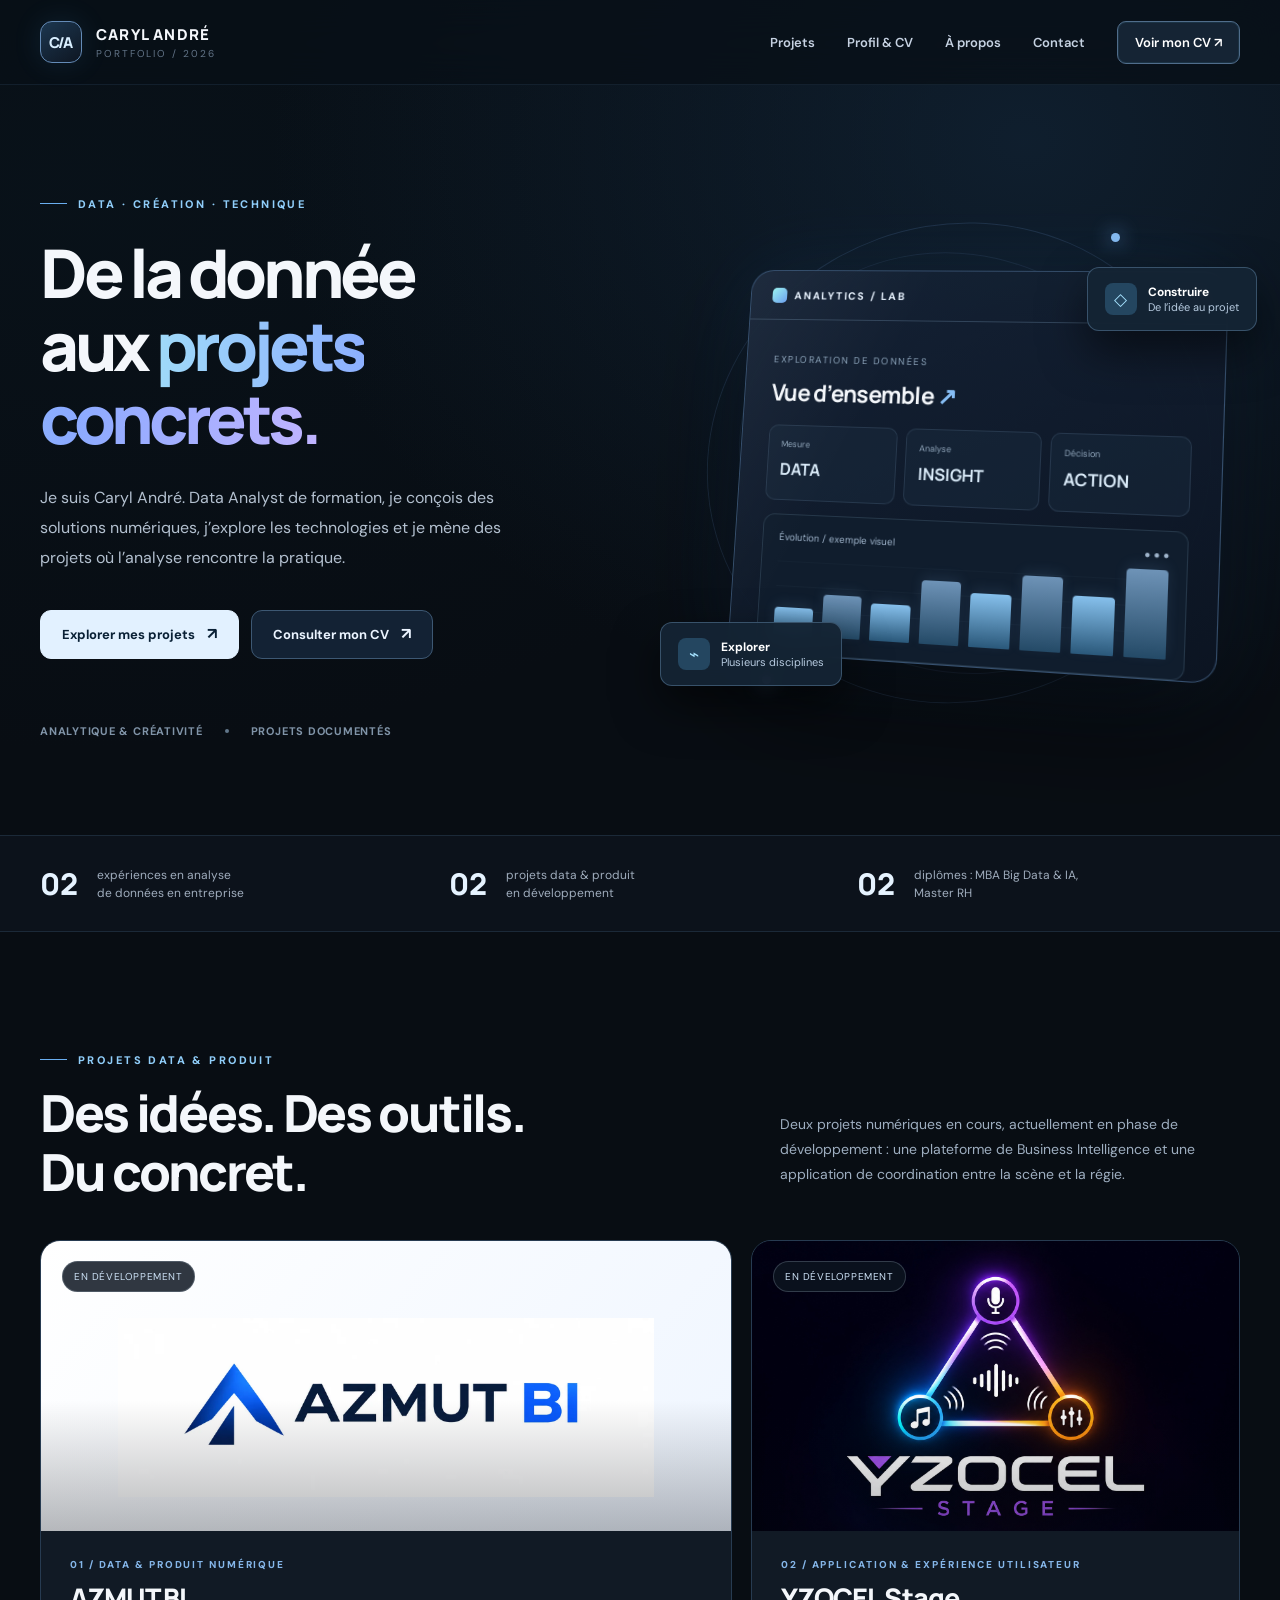
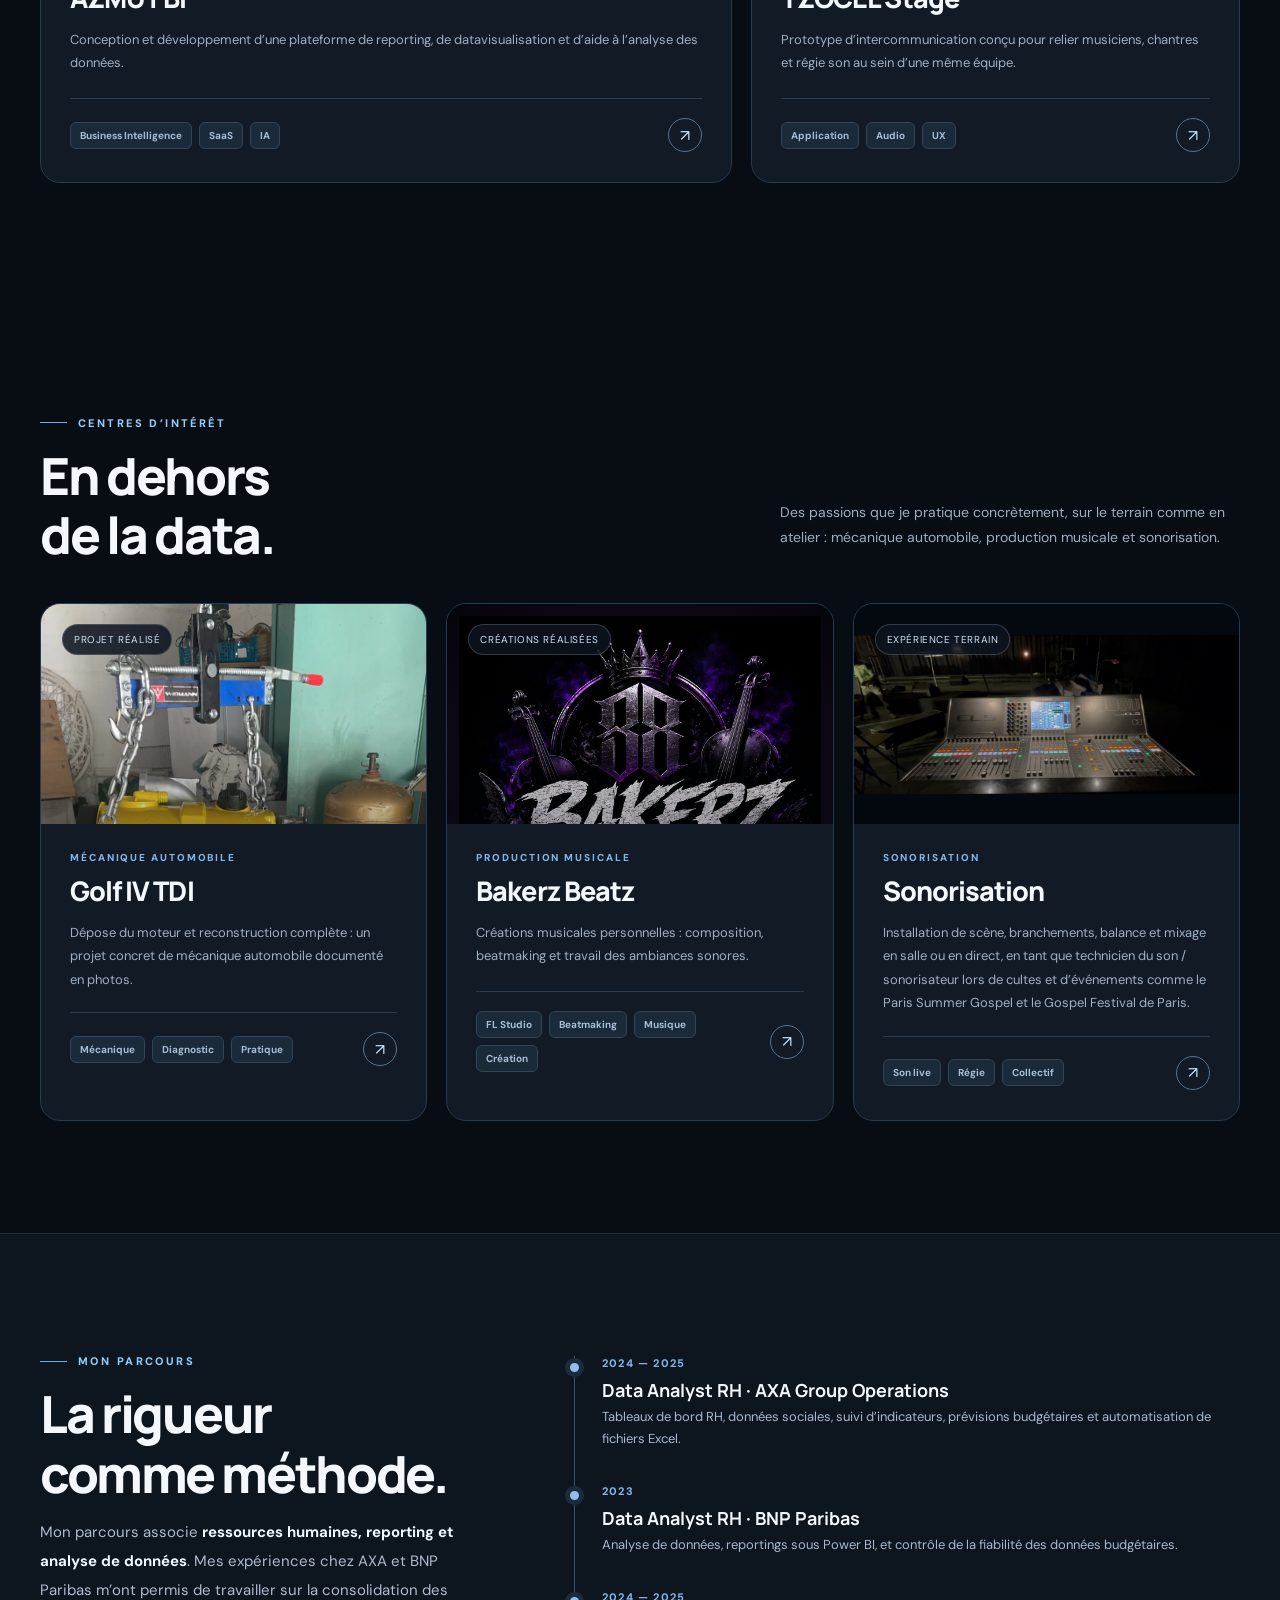
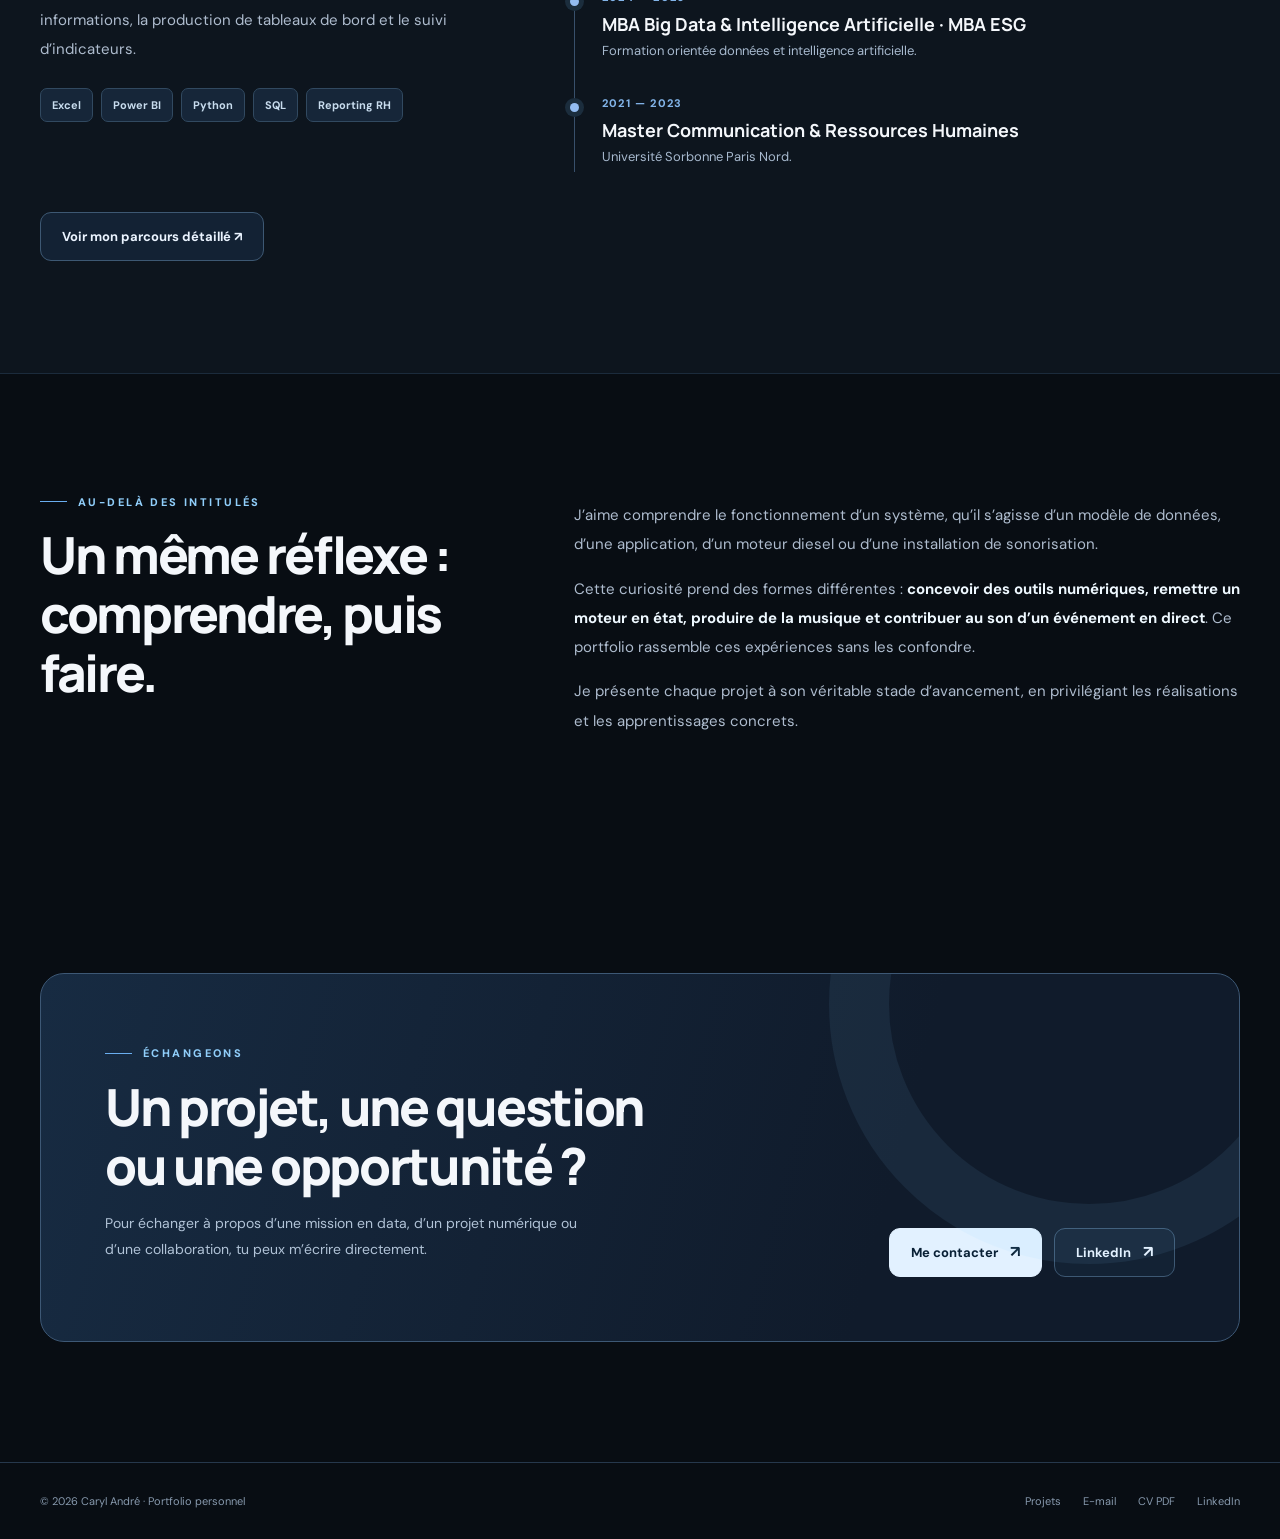
==== commit 75082cc3: "Ajout du lien LinkedIn Co-Authored-By: Claude Opus 5.5 <noreply@anthropic.com> Claude-Session: https" ====
--- a/index.html
+++ b/index.html
@@ -6,4 +6,4 @@
 <section class="section" id="projets"><div class="container"><div class="section-head reveal"><div><div class="eyebrow">Projets data &amp; produit</div><h2 class="section-title">Des idées. Des outils.<br/>Du concret.</h2></div><p class="section-lead">Deux projets numériques en cours, actuellement en phase de développement : une plateforme de Business Intelligence et une application de coordination entre la scène et la régie.</p></div><div class="project-grid"><article class="project-card featured reveal" data-category="data"><a aria-label="Découvrir le projet AZMUT BI" href="projets/azmut-bi.html"><div class="project-art art-dashboard project-art-photo"><span class="art-badge">En développement</span><img alt="Logo original AZMUT BI en bleu et noir" class="project-photo project-photo-azmut-bi" decoding="async" loading="eager" src="media/azmut-bi/logo.webp"/></div><div class="project-info"><div class="project-kicker">01 / Data &amp; produit numérique</div><h3 class="project-title">AZMUT BI</h3><p class="project-description">Conception et développement d’une plateforme de reporting, de datavisualisation et d’aide à l’analyse des données.</p><div class="project-bottom"><div class="tag-stack"><span class="tag">Business Intelligence</span><span class="tag">SaaS</span><span class="tag">IA</span></div><span aria-hidden="true" class="card-arrow">↗</span></div></div></a></article><article class="project-card adjacent reveal" data-category="data"><a aria-label="Découvrir le projet YZOCEL Stage" href="projets/yzocel-stage.html"><div class="project-art art-triangle project-art-photo"><span class="art-badge">En développement</span><img alt="Logo YZOCEL Stage : triangle lumineux reliant trois pôles de communication" class="project-photo project-photo-yzocel-stage" decoding="async" loading="eager" src="media/yzocel-stage/identite-visuelle-originale.jpg"/></div><div class="project-info"><div class="project-kicker">02 / Application &amp; expérience utilisateur</div><h3 class="project-title">YZOCEL Stage</h3><p class="project-description">Prototype d’intercommunication conçu pour relier musiciens, chantres et régie son au sein d’une même équipe.</p><div class="project-bottom"><div class="tag-stack"><span class="tag">Application</span><span class="tag">Audio</span><span class="tag">UX</span></div><span aria-hidden="true" class="card-arrow">↗</span></div></div></a></article></div></div></section>
 <section class="section interests" id="interets"><div class="container"><div class="section-head reveal"><div><div class="eyebrow">Centres d’intérêt</div><h2 class="section-title">En dehors<br/>de la data.</h2></div><p class="section-lead">Des passions que je pratique concrètement, sur le terrain comme en atelier : mécanique automobile, production musicale et sonorisation.</p></div><div class="project-grid interest-grid"><article class="project-card interest-card reveal"><a aria-label="Découvrir le projet Golf IV TDI" href="projets/golf-iv-tdi.html"><div class="project-art art-engine project-art-photo"><span class="art-badge">Projet réalisé</span><img alt="Moteur Volkswagen Golf IV TDI remonté, sur un support d’atelier" class="project-photo project-photo-golf-iv-tdi" decoding="async" loading="eager" src="media/golf-iv/02-moteur-refait.webp"/></div><div class="project-info"><div class="project-kicker">Mécanique automobile</div><h3 class="project-title">Golf IV TDI</h3><p class="project-description">Dépose du moteur et reconstruction complète : un projet concret de mécanique automobile documenté en photos.</p><div class="project-bottom"><div class="tag-stack"><span class="tag">Mécanique</span><span class="tag">Diagnostic</span><span class="tag">Pratique</span></div><span aria-hidden="true" class="card-arrow">↗</span></div></div></a></article><article class="project-card interest-card reveal"><a aria-label="Découvrir le projet Bakerz Beatz" href="projets/bakerz-beatz.html"><div class="project-art art-waveform project-art-photo"><span class="art-badge">Créations réalisées</span><img alt="Visuel Bakerz Beatz avec lettrage et éléments musicaux violets" class="project-photo project-photo-bakerz-beatz" decoding="async" loading="eager" src="media/musique/bakerz-beatz-cover.webp"/></div><div class="project-info"><div class="project-kicker">Production musicale</div><h3 class="project-title">Bakerz Beatz</h3><p class="project-description">Créations musicales personnelles : composition, beatmaking et travail des ambiances sonores.</p><div class="project-bottom"><div class="tag-stack"><span class="tag">FL Studio</span><span class="tag">Beatmaking</span><span class="tag">Musique</span><span class="tag">Création</span></div><span aria-hidden="true" class="card-arrow">↗</span></div></div></a></article><article class="project-card interest-card reveal"><a aria-label="Découvrir le projet Sonorisation" href="projets/sonorisation.html"><div class="project-art project-art-photo project-art-sonorisation"><span class="art-badge">Expérience terrain</span><img alt="Console Yamaha CL5 photographiée en situation de sonorisation" class="project-photo project-photo-sonorisation" decoding="async" loading="lazy" src="media/sonorisation/console-yamaha-cl5-originale.jpg"/></div><div class="project-info"><div class="project-kicker">Sonorisation</div><h3 class="project-title">Sonorisation</h3><p class="project-description">Installation de scène, branchements, balance et mixage en salle ou en direct, en tant que technicien du son / sonorisateur lors de cultes et d’événements comme le Paris Summer Gospel et le Gospel Festival de Paris.</p><div class="project-bottom"><div class="tag-stack"><span class="tag">Son live</span><span class="tag">Régie</span><span class="tag">Collectif</span></div><span aria-hidden="true" class="card-arrow">↗</span></div></div></a></article></div></div></section><section class="section experience" id="parcours"><div class="container about-grid"><div class="reveal"><div class="eyebrow">Mon parcours</div><h2 class="section-title">La rigueur<br/>comme méthode.</h2><p class="about-copy">Mon parcours associe <strong>ressources humaines, reporting et analyse de données</strong>. Mes expériences chez AXA et BNP Paribas m’ont permis de travailler sur la consolidation des informations, la production de tableaux de bord et le suivi d’indicateurs.</p><div class="skills"><span class="skill">Excel</span><span class="skill">Power BI</span><span class="skill">Python</span><span class="skill">SQL</span><span class="skill">Reporting RH</span></div></div><div class="timeline reveal"><div class="timeline-item"><div class="time">2024 — 2025</div><h3>Data Analyst RH · AXA Group Operations</h3><p>Tableaux de bord RH, données sociales, suivi d’indicateurs, prévisions budgétaires et automatisation de fichiers Excel.</p></div><div class="timeline-item"><div class="time">2023</div><h3>Data Analyst RH · BNP Paribas</h3><p>Analyse de données, reportings sous Power BI, et contrôle de la fiabilité des données budgétaires.</p></div><div class="timeline-item"><div class="time">2024 — 2025</div><h3>MBA Big Data &amp; Intelligence Artificielle · MBA ESG</h3><p>Formation orientée données et intelligence artificielle.</p></div><div class="timeline-item"><div class="time">2021 — 2023</div><h3>Master Communication &amp; Ressources Humaines</h3><p>Université Sorbonne Paris Nord.</p></div></div></div><div class="container" style="margin-top:40px"><a class="btn secondary" href="profil.html">Voir mon parcours détaillé ↗</a></div></section>
 <section class="section" id="apropos"><div class="container about-grid"><div class="reveal"><div class="eyebrow">Au-delà des intitulés</div><h2 class="section-title">Un même réflexe :<br/>comprendre, puis faire.</h2></div><div class="reveal"><p class="about-copy">J’aime comprendre le fonctionnement d’un système, qu’il s’agisse d’un modèle de données, d’une application, d’un moteur diesel ou d’une installation de sonorisation.</p><p class="about-copy">Cette curiosité prend des formes différentes : <strong>concevoir des outils numériques, remettre un moteur en état, produire de la musique et contribuer au son d’un événement en direct</strong>. Ce portfolio rassemble ces expériences sans les confondre.</p><p class="about-copy">Je présente chaque projet à son véritable stade d’avancement, en privilégiant les réalisations et les apprentissages concrets.</p></div></div></section>
-<section class="contact-section" id="contact"><div class="container"><div class="contact-panel reveal"><div><div class="eyebrow">Échangeons</div><h2>Un projet, une question<br/>ou une opportunité ?</h2><p>Pour échanger à propos d’une mission en data, d’un projet numérique ou d’une collaboration, tu peux m’écrire directement.</p></div><a class="btn primary" href="mailto:carylandre.work@gmail.com?subject=Prise%20de%20contact%20-%20Portfolio">Me contacter <span class="arrow">↗</span></a></div></div></section></main><footer class="footer"><div class="container footer-inner"><span>© 2026 Caryl André · Portfolio personnel</span><div class="footer-links"><a href="index.html#projets">Projets</a><a href="mailto:carylandre.work@gmail.com">E-mail</a><a href="assets/cv-caryl-andre-version-fournie.pdf" rel="noopener" target="_blank">CV PDF</a></div></div></footer></body></html>+<section class="contact-section" id="contact"><div class="container"><div class="contact-panel reveal"><div><div class="eyebrow">Échangeons</div><h2>Un projet, une question<br/>ou une opportunité ?</h2><p>Pour échanger à propos d’une mission en data, d’un projet numérique ou d’une collaboration, tu peux m’écrire directement.</p></div><div class="action-row"><a class="btn primary" href="mailto:carylandre.work@gmail.com?subject=Prise%20de%20contact%20-%20Portfolio">Me contacter <span class="arrow">↗</span></a><a class="btn secondary" href="https://www.linkedin.com/in/caryl-andr%C3%A9/" rel="noopener" target="_blank">LinkedIn <span class="arrow">↗</span></a></div></div></div></section></main><footer class="footer"><div class="container footer-inner"><span>© 2026 Caryl André · Portfolio personnel</span><div class="footer-links"><a href="index.html#projets">Projets</a><a href="mailto:carylandre.work@gmail.com">E-mail</a><a href="assets/cv-caryl-andre-version-fournie.pdf" rel="noopener" target="_blank">CV PDF</a><a href="https://www.linkedin.com/in/caryl-andr%C3%A9/" rel="noopener" target="_blank">LinkedIn</a></div></div></footer></body></html>
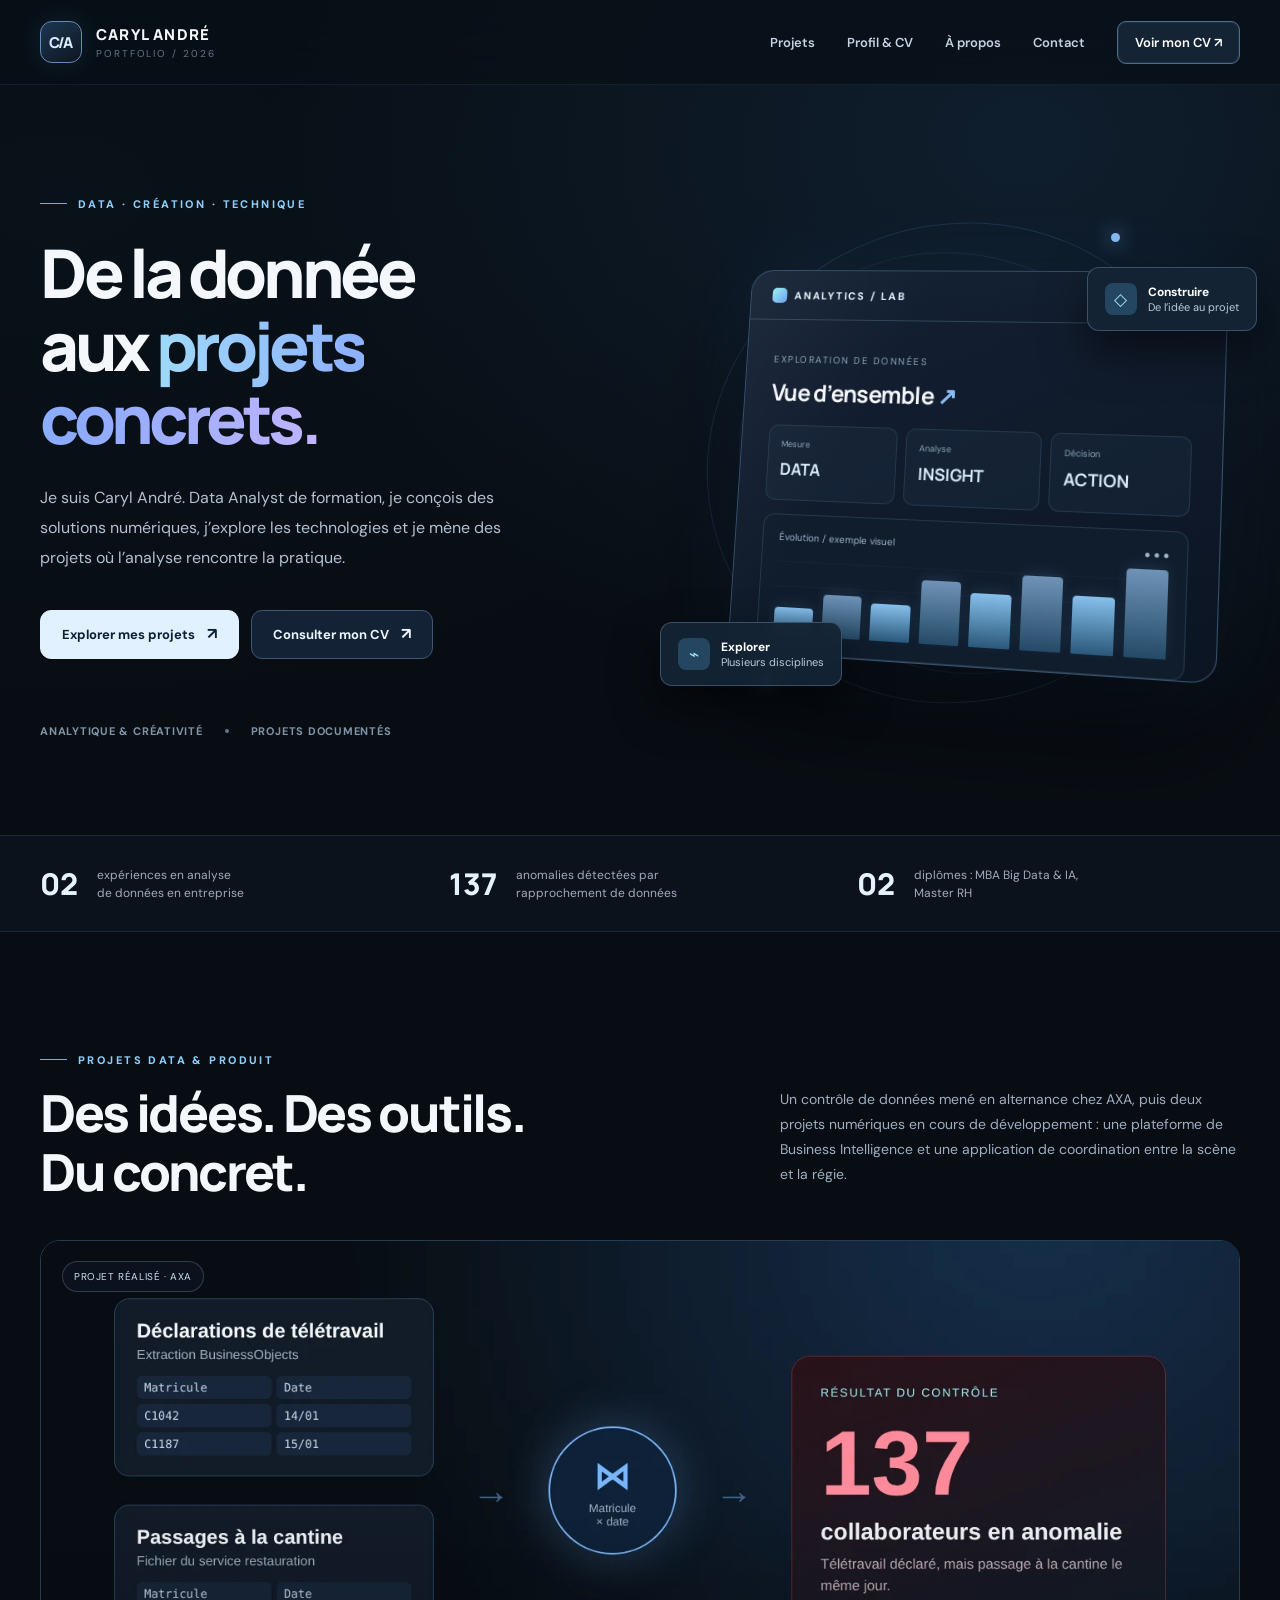
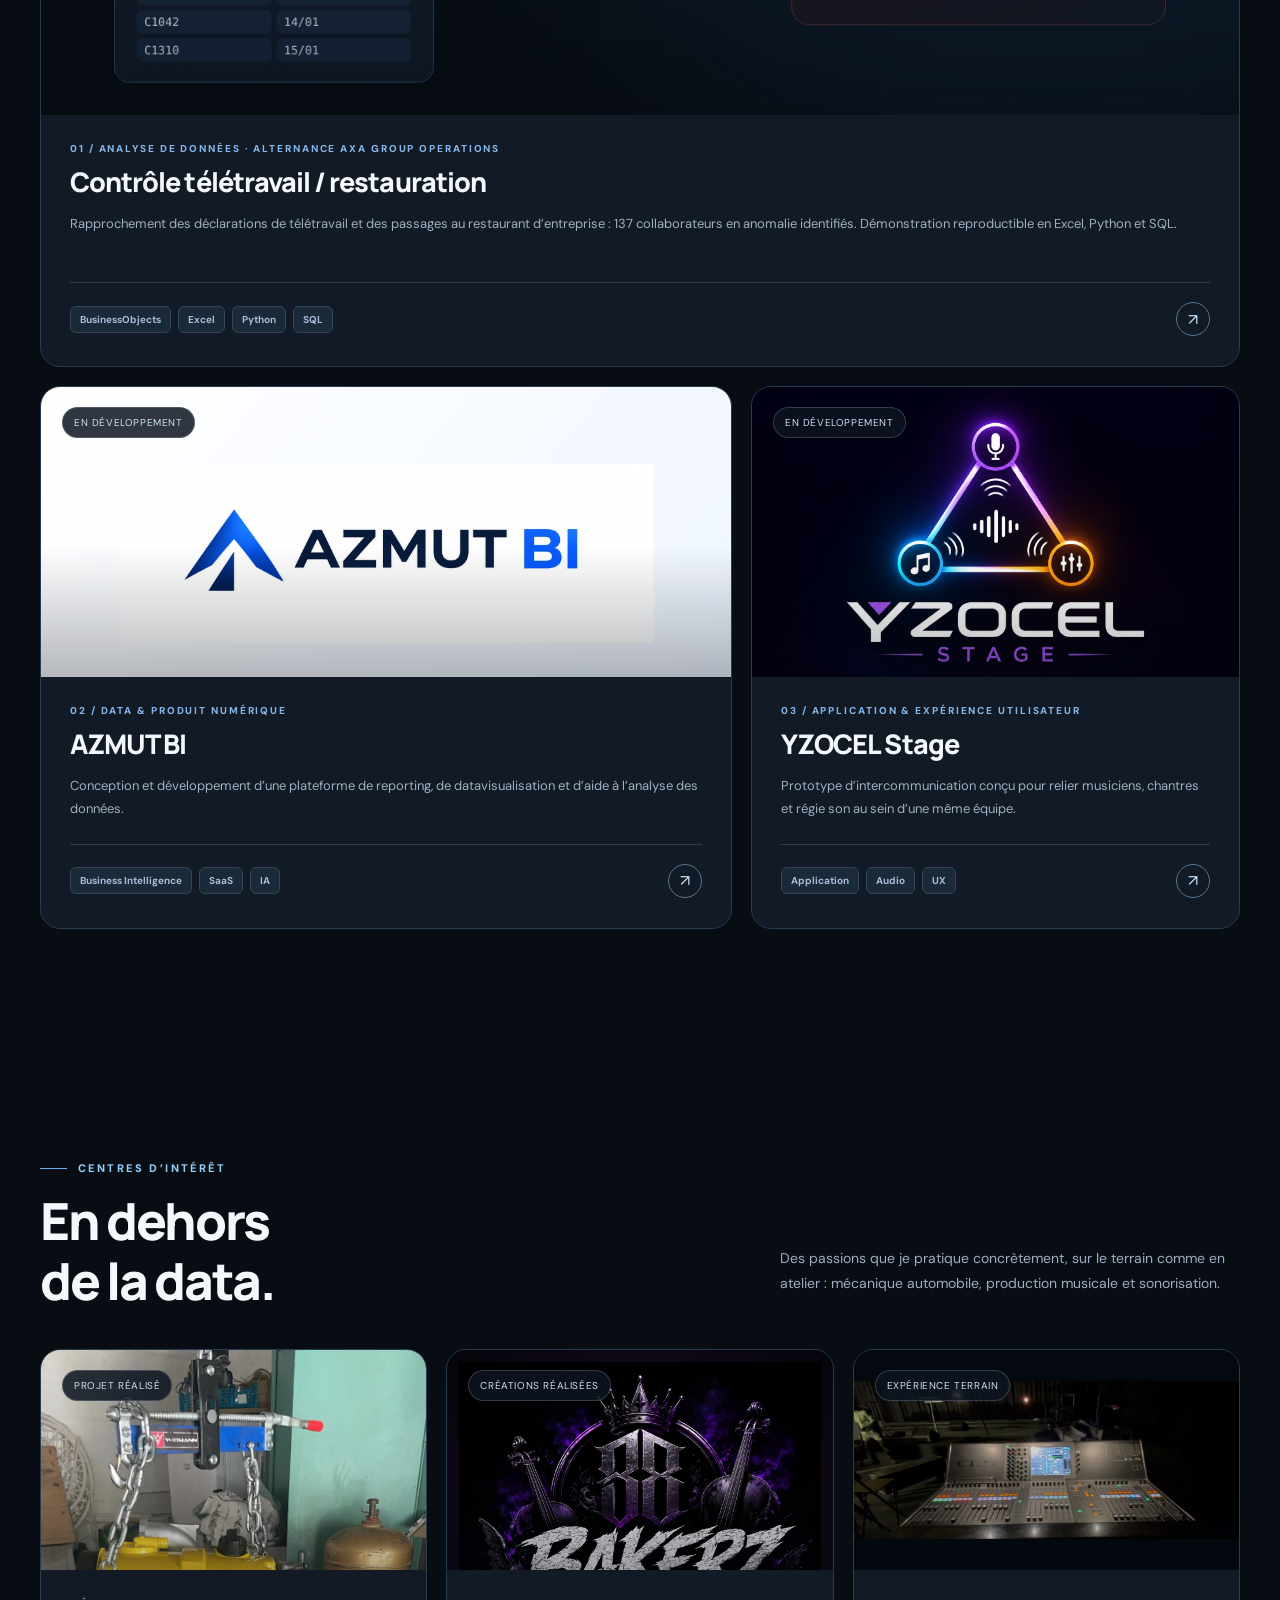
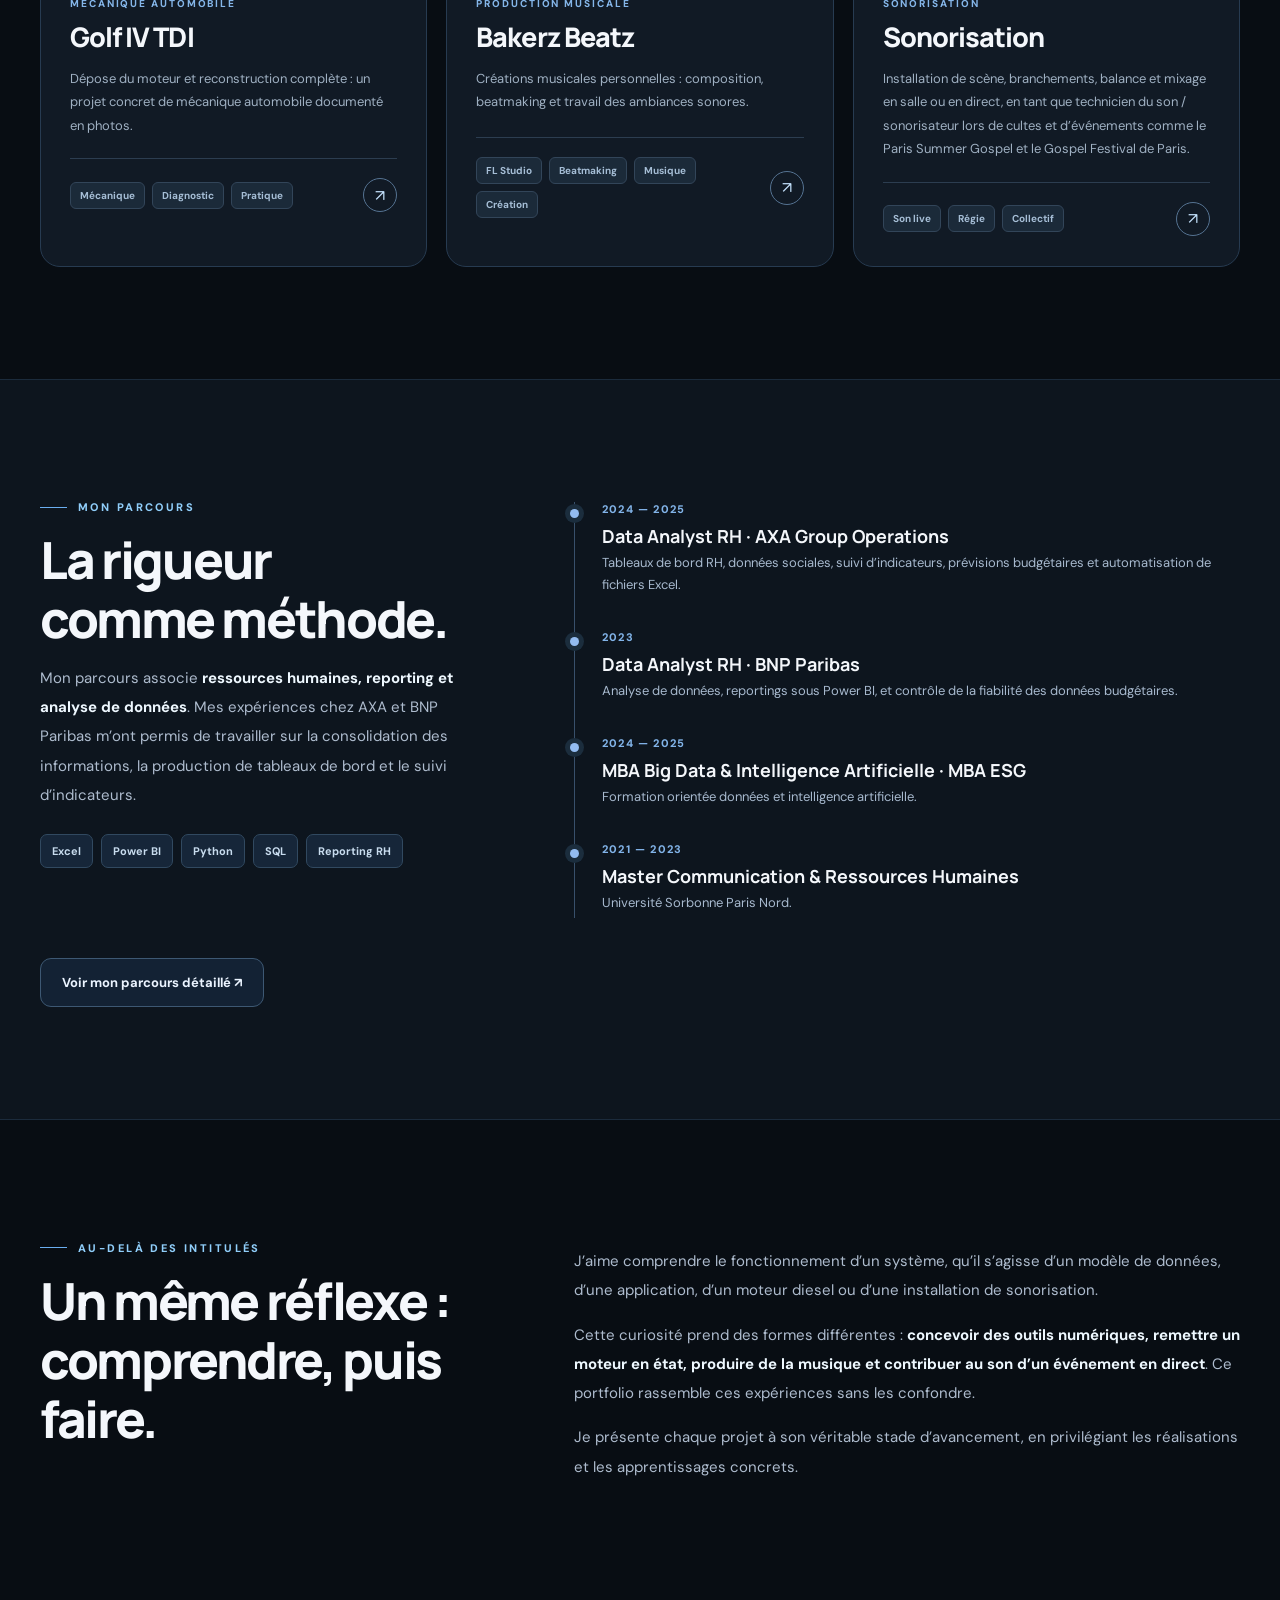
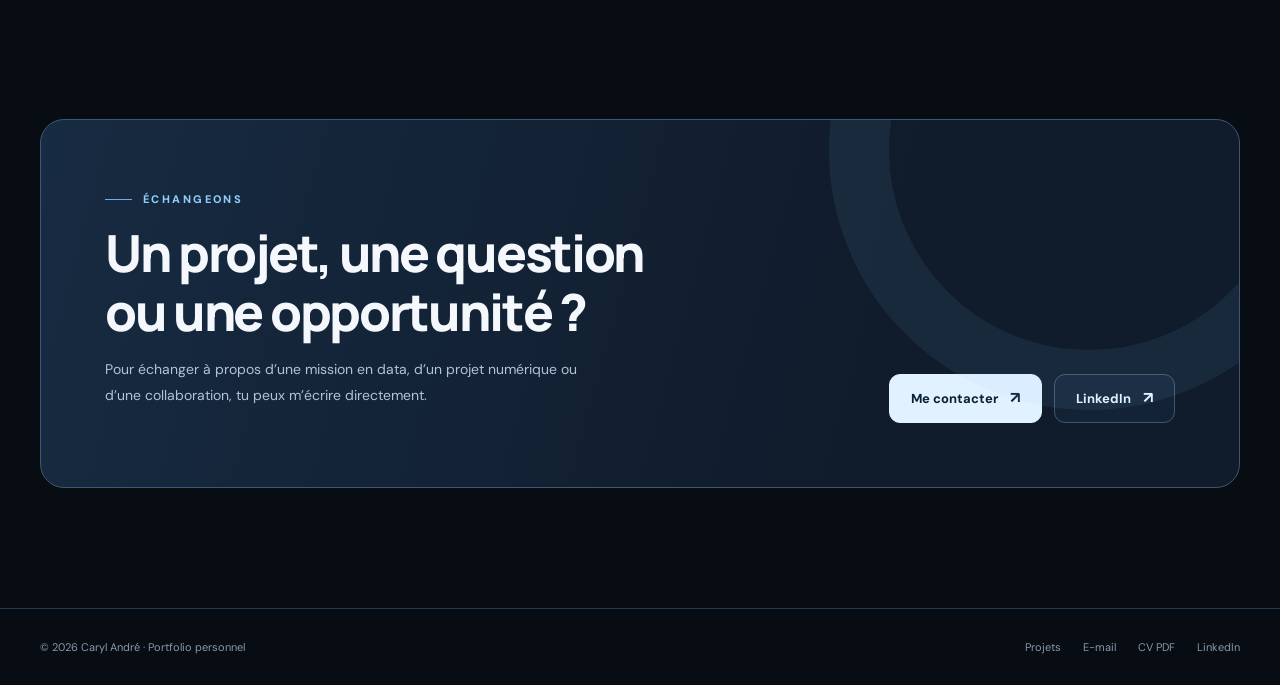
==== commit fc9f9822: "Nouveau projet : contrôle télétravail / restauration (AXA) avec démonstration Excel, Python et SQL C" ====
--- a/index.html
+++ b/index.html
@@ -2,8 +2,8 @@
 
 <html lang="fr"><head><meta charset="utf-8"/><meta content="width=device-width,initial-scale=1" name="viewport"/><meta content="#080d13" name="theme-color"/><meta content="index,follow" name="robots"/><meta content="Portfolio de Caryl André : analyse de données, conception de produits numériques, mécanique automobile, beatmaking et sonorisation." name="description"/><title>Portfolio — Data, produit &amp; projets concrets — Caryl André</title><link href="assets/mark.svg" rel="icon" type="image/svg+xml"/><link href="assets/styles.css" rel="stylesheet"/><script defer="" src="assets/main.js"></script><meta content="website" property="og:type"/><meta content="Portfolio — Data, produit &amp; projets concrets — Caryl André" property="og:title"/></head><body><a class="skip-link" href="#contenu">Aller au contenu</a><header class="site-header"><div class="container header-inner"><a aria-label="Accueil du portfolio Caryl André" class="brand" href="index.html"><span class="brand-logo">C/A</span><span>CARYL ANDRÉ<span class="brand-sub">PORTFOLIO / 2026</span></span></a><button aria-controls="navigation" aria-expanded="false" aria-label="Ouvrir le menu" class="menu-toggle"><span></span><span></span><span></span></button><nav aria-label="Navigation principale" class="main-nav" id="navigation"><a href="index.html#projets">Projets</a><a href="profil.html">Profil &amp; CV</a><a href="index.html#apropos">À propos</a><a href="index.html#contact">Contact</a><a class="nav-cta" href="assets/cv-caryl-andre-version-fournie.pdf" rel="noopener" target="_blank">Voir mon CV ↗</a></nav></div></header>
 <main id="contenu"><div class="container"><section aria-labelledby="hero-title" class="hero"><div class="hero-content"><div class="eyebrow">Data · Création · Technique</div><h1 class="hero-title" id="hero-title">De la donnée<br/>aux <span class="accent">projets<br/>concrets.</span></h1><p class="hero-desc">Je suis Caryl André. Data Analyst de formation, je conçois des solutions numériques, j’explore les technologies et je mène des projets où l’analyse rencontre la pratique.</p><div class="action-row"><a class="btn primary" href="#projets">Explorer mes projets <span class="arrow">↗</span></a><a class="btn secondary" href="assets/cv-caryl-andre-version-fournie.pdf" rel="noopener" target="_blank">Consulter mon CV <span class="arrow">↗</span></a></div><div class="hero-meta"><span>Analytique &amp; créativité</span><span class="dot"></span><span>Projets documentés</span></div></div><div aria-label="Illustration d'un tableau de bord de données" class="hero-art"><div class="orbit"></div><div class="orbit second"></div><div class="orb o1"></div><div class="orb o2"></div><div class="hero-panel"><div class="mock-top"><span class="mock-brand"><i></i> ANALYTICS / LAB</span><span class="mock-dots"><i></i><i></i><i></i></span></div><div class="mock-body"><span class="mock-kicker">Exploration de données</span><div class="mock-title">Vue d’ensemble <span style="color:#86bdf4">↗</span></div><div class="mock-stats"><div class="mock-stat"><span>Mesure</span><strong>DATA</strong></div><div class="mock-stat"><span>Analyse</span><strong>INSIGHT</strong></div><div class="mock-stat"><span>Décision</span><strong>ACTION</strong></div></div><div class="chart-panel"><div class="chart-label"><span>Évolution / exemple visuel</span><span>● ● ●</span></div><div class="mini-chart"><i style="height:30%"></i><i style="height:46%"></i><i style="height:40%"></i><i style="height:68%"></i><i style="height:57%"></i><i style="height:79%"></i><i style="height:60%"></i><i style="height:91%"></i></div></div></div></div><div class="floating-tag one"><span class="float-icon">◇</span><span><strong>Construire</strong>De l’idée au projet</span></div><div class="floating-tag two"><span class="float-icon">⌁</span><span><strong>Explorer</strong>Plusieurs disciplines</span></div></div></section></div>
-<div class="metrics-strip"><div class="container metrics-inner"><div class="metric"><strong>02</strong><span>expériences en analyse<br/>de données en entreprise</span></div><div class="metric"><strong>02</strong><span>projets data &amp; produit<br/>en développement</span></div><div class="metric"><strong>02</strong><span>diplômes : MBA Big Data &amp; IA,<br/>Master RH</span></div></div></div>
-<section class="section" id="projets"><div class="container"><div class="section-head reveal"><div><div class="eyebrow">Projets data &amp; produit</div><h2 class="section-title">Des idées. Des outils.<br/>Du concret.</h2></div><p class="section-lead">Deux projets numériques en cours, actuellement en phase de développement : une plateforme de Business Intelligence et une application de coordination entre la scène et la régie.</p></div><div class="project-grid"><article class="project-card featured reveal" data-category="data"><a aria-label="Découvrir le projet AZMUT BI" href="projets/azmut-bi.html"><div class="project-art art-dashboard project-art-photo"><span class="art-badge">En développement</span><img alt="Logo original AZMUT BI en bleu et noir" class="project-photo project-photo-azmut-bi" decoding="async" loading="eager" src="media/azmut-bi/logo.webp"/></div><div class="project-info"><div class="project-kicker">01 / Data &amp; produit numérique</div><h3 class="project-title">AZMUT BI</h3><p class="project-description">Conception et développement d’une plateforme de reporting, de datavisualisation et d’aide à l’analyse des données.</p><div class="project-bottom"><div class="tag-stack"><span class="tag">Business Intelligence</span><span class="tag">SaaS</span><span class="tag">IA</span></div><span aria-hidden="true" class="card-arrow">↗</span></div></div></a></article><article class="project-card adjacent reveal" data-category="data"><a aria-label="Découvrir le projet YZOCEL Stage" href="projets/yzocel-stage.html"><div class="project-art art-triangle project-art-photo"><span class="art-badge">En développement</span><img alt="Logo YZOCEL Stage : triangle lumineux reliant trois pôles de communication" class="project-photo project-photo-yzocel-stage" decoding="async" loading="eager" src="media/yzocel-stage/identite-visuelle-originale.jpg"/></div><div class="project-info"><div class="project-kicker">02 / Application &amp; expérience utilisateur</div><h3 class="project-title">YZOCEL Stage</h3><p class="project-description">Prototype d’intercommunication conçu pour relier musiciens, chantres et régie son au sein d’une même équipe.</p><div class="project-bottom"><div class="tag-stack"><span class="tag">Application</span><span class="tag">Audio</span><span class="tag">UX</span></div><span aria-hidden="true" class="card-arrow">↗</span></div></div></a></article></div></div></section>
+<div class="metrics-strip"><div class="container metrics-inner"><div class="metric"><strong>02</strong><span>expériences en analyse<br/>de données en entreprise</span></div><div class="metric"><strong>137</strong><span>anomalies détectées par<br/>rapprochement de données</span></div><div class="metric"><strong>02</strong><span>diplômes : MBA Big Data &amp; IA,<br/>Master RH</span></div></div></div>
+<section class="section" id="projets"><div class="container"><div class="section-head reveal"><div><div class="eyebrow">Projets data &amp; produit</div><h2 class="section-title">Des idées. Des outils.<br/>Du concret.</h2></div><p class="section-lead">Un contrôle de données mené en alternance chez AXA, puis deux projets numériques en cours de développement : une plateforme de Business Intelligence et une application de coordination entre la scène et la régie.</p></div><div class="project-grid"><article class="project-card case-card reveal"><a aria-label="Découvrir le projet Contrôle télétravail / restauration" href="projets/controle-teletravail.html"><div class="project-art project-art-photo"><span class="art-badge">Projet réalisé · AXA</span><img alt="Schéma du rapprochement de deux fichiers RH aboutissant à 137 collaborateurs en anomalie" class="project-photo" decoding="async" loading="eager" src="media/controle-teletravail/schema-rapprochement-carte.webp"/></div><div class="project-info"><div class="project-kicker">01 / Analyse de données · Alternance AXA Group Operations</div><h3 class="project-title">Contrôle télétravail / restauration</h3><p class="project-description">Rapprochement des déclarations de télétravail et des passages au restaurant d’entreprise : 137 collaborateurs en anomalie identifiés. Démonstration reproductible en Excel, Python et SQL.</p><div class="project-bottom"><div class="tag-stack"><span class="tag">BusinessObjects</span><span class="tag">Excel</span><span class="tag">Python</span><span class="tag">SQL</span></div><span aria-hidden="true" class="card-arrow">↗</span></div></div></a></article><article class="project-card featured reveal" data-category="data"><a aria-label="Découvrir le projet AZMUT BI" href="projets/azmut-bi.html"><div class="project-art art-dashboard project-art-photo"><span class="art-badge">En développement</span><img alt="Logo original AZMUT BI en bleu et noir" class="project-photo project-photo-azmut-bi" decoding="async" loading="eager" src="media/azmut-bi/logo.webp"/></div><div class="project-info"><div class="project-kicker">02 / Data &amp; produit numérique</div><h3 class="project-title">AZMUT BI</h3><p class="project-description">Conception et développement d’une plateforme de reporting, de datavisualisation et d’aide à l’analyse des données.</p><div class="project-bottom"><div class="tag-stack"><span class="tag">Business Intelligence</span><span class="tag">SaaS</span><span class="tag">IA</span></div><span aria-hidden="true" class="card-arrow">↗</span></div></div></a></article><article class="project-card adjacent reveal" data-category="data"><a aria-label="Découvrir le projet YZOCEL Stage" href="projets/yzocel-stage.html"><div class="project-art art-triangle project-art-photo"><span class="art-badge">En développement</span><img alt="Logo YZOCEL Stage : triangle lumineux reliant trois pôles de communication" class="project-photo project-photo-yzocel-stage" decoding="async" loading="eager" src="media/yzocel-stage/identite-visuelle-originale.jpg"/></div><div class="project-info"><div class="project-kicker">03 / Application &amp; expérience utilisateur</div><h3 class="project-title">YZOCEL Stage</h3><p class="project-description">Prototype d’intercommunication conçu pour relier musiciens, chantres et régie son au sein d’une même équipe.</p><div class="project-bottom"><div class="tag-stack"><span class="tag">Application</span><span class="tag">Audio</span><span class="tag">UX</span></div><span aria-hidden="true" class="card-arrow">↗</span></div></div></a></article></div></div></section>
 <section class="section interests" id="interets"><div class="container"><div class="section-head reveal"><div><div class="eyebrow">Centres d’intérêt</div><h2 class="section-title">En dehors<br/>de la data.</h2></div><p class="section-lead">Des passions que je pratique concrètement, sur le terrain comme en atelier : mécanique automobile, production musicale et sonorisation.</p></div><div class="project-grid interest-grid"><article class="project-card interest-card reveal"><a aria-label="Découvrir le projet Golf IV TDI" href="projets/golf-iv-tdi.html"><div class="project-art art-engine project-art-photo"><span class="art-badge">Projet réalisé</span><img alt="Moteur Volkswagen Golf IV TDI remonté, sur un support d’atelier" class="project-photo project-photo-golf-iv-tdi" decoding="async" loading="eager" src="media/golf-iv/02-moteur-refait.webp"/></div><div class="project-info"><div class="project-kicker">Mécanique automobile</div><h3 class="project-title">Golf IV TDI</h3><p class="project-description">Dépose du moteur et reconstruction complète : un projet concret de mécanique automobile documenté en photos.</p><div class="project-bottom"><div class="tag-stack"><span class="tag">Mécanique</span><span class="tag">Diagnostic</span><span class="tag">Pratique</span></div><span aria-hidden="true" class="card-arrow">↗</span></div></div></a></article><article class="project-card interest-card reveal"><a aria-label="Découvrir le projet Bakerz Beatz" href="projets/bakerz-beatz.html"><div class="project-art art-waveform project-art-photo"><span class="art-badge">Créations réalisées</span><img alt="Visuel Bakerz Beatz avec lettrage et éléments musicaux violets" class="project-photo project-photo-bakerz-beatz" decoding="async" loading="eager" src="media/musique/bakerz-beatz-cover.webp"/></div><div class="project-info"><div class="project-kicker">Production musicale</div><h3 class="project-title">Bakerz Beatz</h3><p class="project-description">Créations musicales personnelles : composition, beatmaking et travail des ambiances sonores.</p><div class="project-bottom"><div class="tag-stack"><span class="tag">FL Studio</span><span class="tag">Beatmaking</span><span class="tag">Musique</span><span class="tag">Création</span></div><span aria-hidden="true" class="card-arrow">↗</span></div></div></a></article><article class="project-card interest-card reveal"><a aria-label="Découvrir le projet Sonorisation" href="projets/sonorisation.html"><div class="project-art project-art-photo project-art-sonorisation"><span class="art-badge">Expérience terrain</span><img alt="Console Yamaha CL5 photographiée en situation de sonorisation" class="project-photo project-photo-sonorisation" decoding="async" loading="lazy" src="media/sonorisation/console-yamaha-cl5-originale.jpg"/></div><div class="project-info"><div class="project-kicker">Sonorisation</div><h3 class="project-title">Sonorisation</h3><p class="project-description">Installation de scène, branchements, balance et mixage en salle ou en direct, en tant que technicien du son / sonorisateur lors de cultes et d’événements comme le Paris Summer Gospel et le Gospel Festival de Paris.</p><div class="project-bottom"><div class="tag-stack"><span class="tag">Son live</span><span class="tag">Régie</span><span class="tag">Collectif</span></div><span aria-hidden="true" class="card-arrow">↗</span></div></div></a></article></div></div></section><section class="section experience" id="parcours"><div class="container about-grid"><div class="reveal"><div class="eyebrow">Mon parcours</div><h2 class="section-title">La rigueur<br/>comme méthode.</h2><p class="about-copy">Mon parcours associe <strong>ressources humaines, reporting et analyse de données</strong>. Mes expériences chez AXA et BNP Paribas m’ont permis de travailler sur la consolidation des informations, la production de tableaux de bord et le suivi d’indicateurs.</p><div class="skills"><span class="skill">Excel</span><span class="skill">Power BI</span><span class="skill">Python</span><span class="skill">SQL</span><span class="skill">Reporting RH</span></div></div><div class="timeline reveal"><div class="timeline-item"><div class="time">2024 — 2025</div><h3>Data Analyst RH · AXA Group Operations</h3><p>Tableaux de bord RH, données sociales, suivi d’indicateurs, prévisions budgétaires et automatisation de fichiers Excel.</p></div><div class="timeline-item"><div class="time">2023</div><h3>Data Analyst RH · BNP Paribas</h3><p>Analyse de données, reportings sous Power BI, et contrôle de la fiabilité des données budgétaires.</p></div><div class="timeline-item"><div class="time">2024 — 2025</div><h3>MBA Big Data &amp; Intelligence Artificielle · MBA ESG</h3><p>Formation orientée données et intelligence artificielle.</p></div><div class="timeline-item"><div class="time">2021 — 2023</div><h3>Master Communication &amp; Ressources Humaines</h3><p>Université Sorbonne Paris Nord.</p></div></div></div><div class="container" style="margin-top:40px"><a class="btn secondary" href="profil.html">Voir mon parcours détaillé ↗</a></div></section>
 <section class="section" id="apropos"><div class="container about-grid"><div class="reveal"><div class="eyebrow">Au-delà des intitulés</div><h2 class="section-title">Un même réflexe :<br/>comprendre, puis faire.</h2></div><div class="reveal"><p class="about-copy">J’aime comprendre le fonctionnement d’un système, qu’il s’agisse d’un modèle de données, d’une application, d’un moteur diesel ou d’une installation de sonorisation.</p><p class="about-copy">Cette curiosité prend des formes différentes : <strong>concevoir des outils numériques, remettre un moteur en état, produire de la musique et contribuer au son d’un événement en direct</strong>. Ce portfolio rassemble ces expériences sans les confondre.</p><p class="about-copy">Je présente chaque projet à son véritable stade d’avancement, en privilégiant les réalisations et les apprentissages concrets.</p></div></div></section>
 <section class="contact-section" id="contact"><div class="container"><div class="contact-panel reveal"><div><div class="eyebrow">Échangeons</div><h2>Un projet, une question<br/>ou une opportunité ?</h2><p>Pour échanger à propos d’une mission en data, d’un projet numérique ou d’une collaboration, tu peux m’écrire directement.</p></div><div class="action-row"><a class="btn primary" href="mailto:carylandre.work@gmail.com?subject=Prise%20de%20contact%20-%20Portfolio">Me contacter <span class="arrow">↗</span></a><a class="btn secondary" href="https://www.linkedin.com/in/caryl-andr%C3%A9/" rel="noopener" target="_blank">LinkedIn <span class="arrow">↗</span></a></div></div></div></section></main><footer class="footer"><div class="container footer-inner"><span>© 2026 Caryl André · Portfolio personnel</span><div class="footer-links"><a href="index.html#projets">Projets</a><a href="mailto:carylandre.work@gmail.com">E-mail</a><a href="assets/cv-caryl-andre-version-fournie.pdf" rel="noopener" target="_blank">CV PDF</a><a href="https://www.linkedin.com/in/caryl-andr%C3%A9/" rel="noopener" target="_blank">LinkedIn</a></div></div></footer></body></html>
--- a/assets/styles.css
+++ b/assets/styles.css
@@ -111,3 +111,28 @@
 .interest-grid .project-card.interest-card{grid-column:span 4}
 .interest-grid .project-card.interest-card .project-art{height:220px}
 @media (max-width:980px){.interest-grid .project-card.interest-card{grid-column:span 6}}
+
+/* V9 — AZMUT BI étapes */
+.az-steps{display:grid;grid-template-columns:repeat(2,minmax(0,1fr));gap:14px;margin-top:18px}
+.az-steps .media-tile h4{font:700 15px Manrope;color:#f4f7fb}
+.az-steps .media-tile p{font-size:13px;line-height:1.6;color:#b1c0d0}
+@media (max-width:640px){.az-steps{grid-template-columns:1fr}}
+.az-steps.az-steps-3{grid-template-columns:repeat(3,minmax(0,1fr));margin-bottom:16px}
+@media (max-width:640px){.az-steps.az-steps-3{grid-template-columns:1fr}}
+
+/* V10 — projet contrôle télétravail */
+.detail-content pre{background:#0d1824;border:1px solid #273b51;border-radius:12px;padding:16px 18px;overflow-x:auto;margin:16px 0}
+.detail-content code{font:13px/1.7 "SFMono-Regular",Consolas,monospace;color:#cfe3f7}
+.download-list{display:flex;flex-wrap:wrap;gap:10px;margin:20px 0}
+.download-list .btn{font-size:13px;padding:10px 16px}
+.project-card.wide .project-art-photo img{object-fit:cover;object-position:center}
+.project-card.case-card{grid-column:span 12}
+.project-card.case-card .project-art{height:auto;aspect-ratio:16/9;max-height:460px;background:#080d13}
+.project-card.case-card .project-art img{object-fit:contain!important;width:100%;height:100%}
+.detail-cover .detail-photo-schema{object-fit:contain!important;width:100%;height:100%;background:#080d13}
+.detail-grid>*,.detail-content{min-width:0}
+.detail-content pre{max-width:100%;white-space:pre-wrap;word-break:break-word}
+.project-card.case-card .project-art{aspect-ratio:auto;height:460px;max-height:none}
+@media (max-width:760px){.project-card.case-card .project-art{height:auto;aspect-ratio:16/9}}
+.project-card.case-card .project-art{height:auto;aspect-ratio:1440/570;max-height:none}
+.detail-cover:has(.detail-photo-schema){height:auto;aspect-ratio:1440/570}
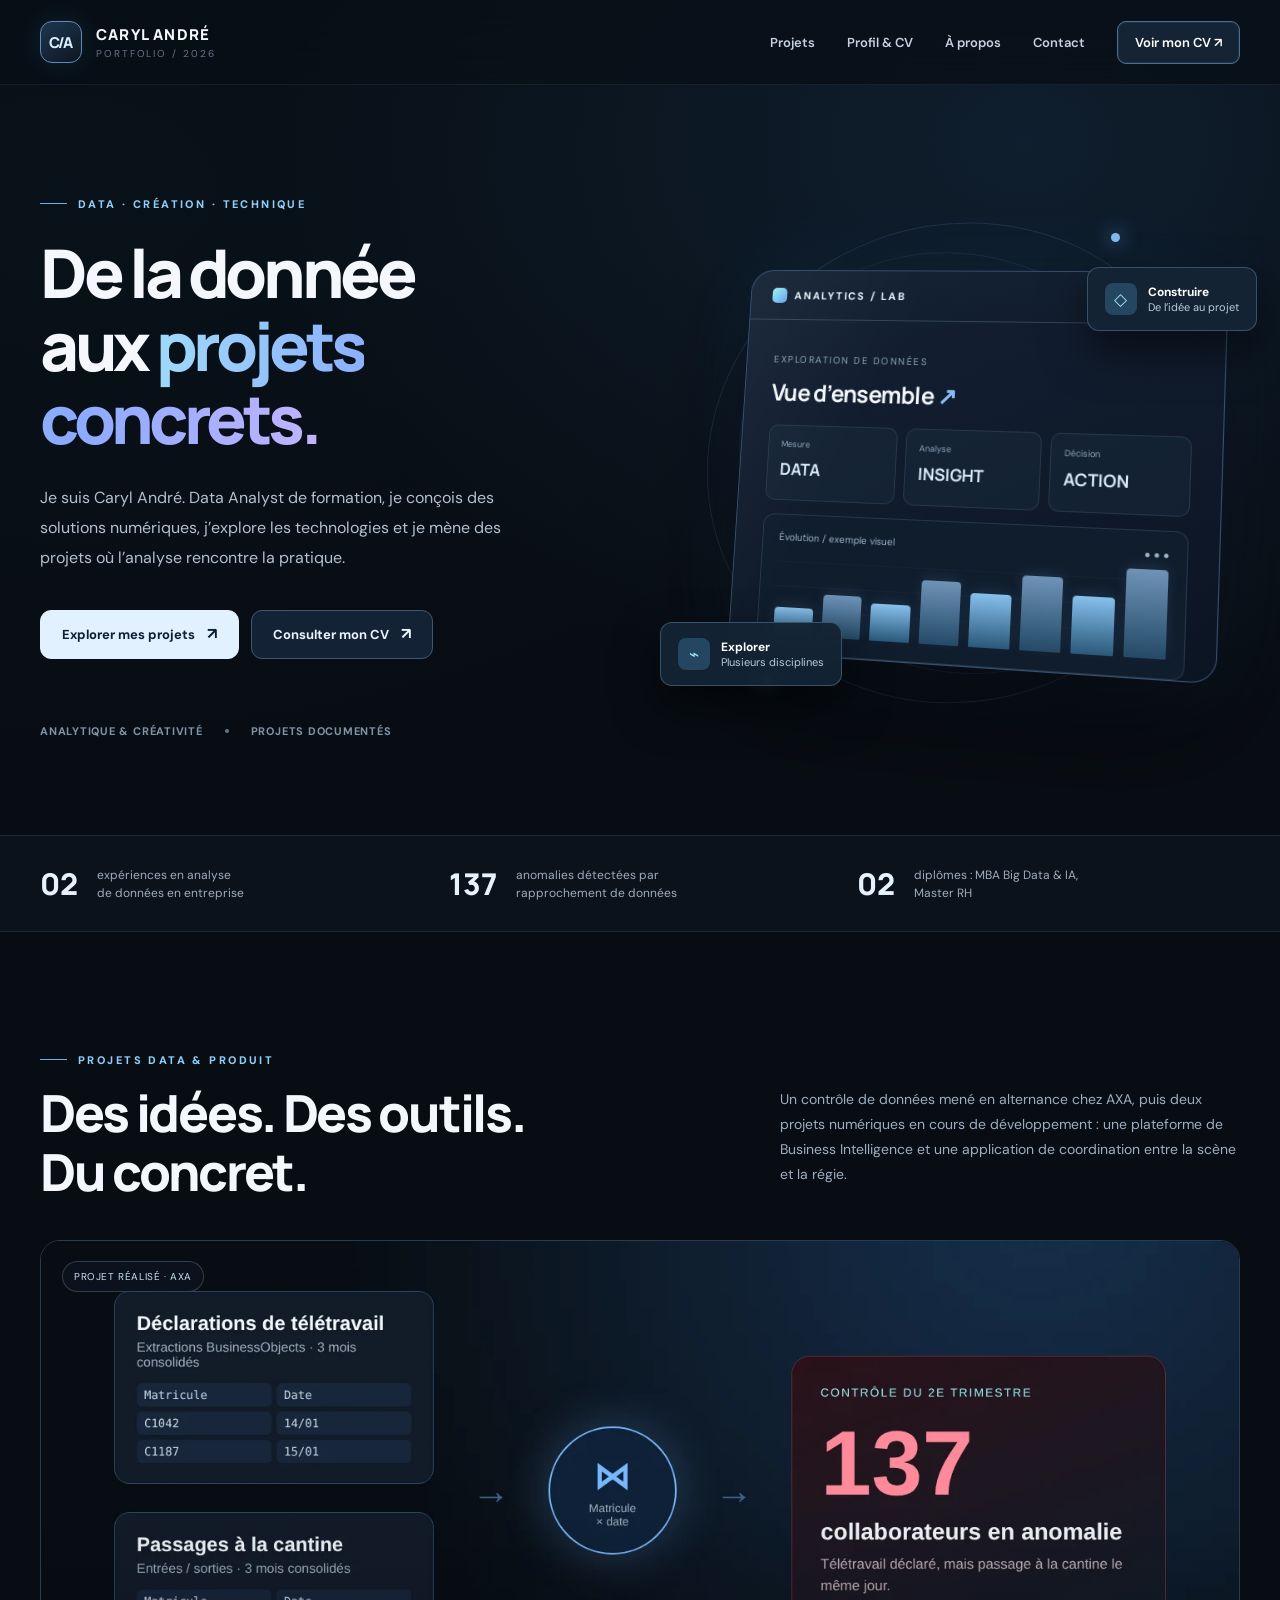
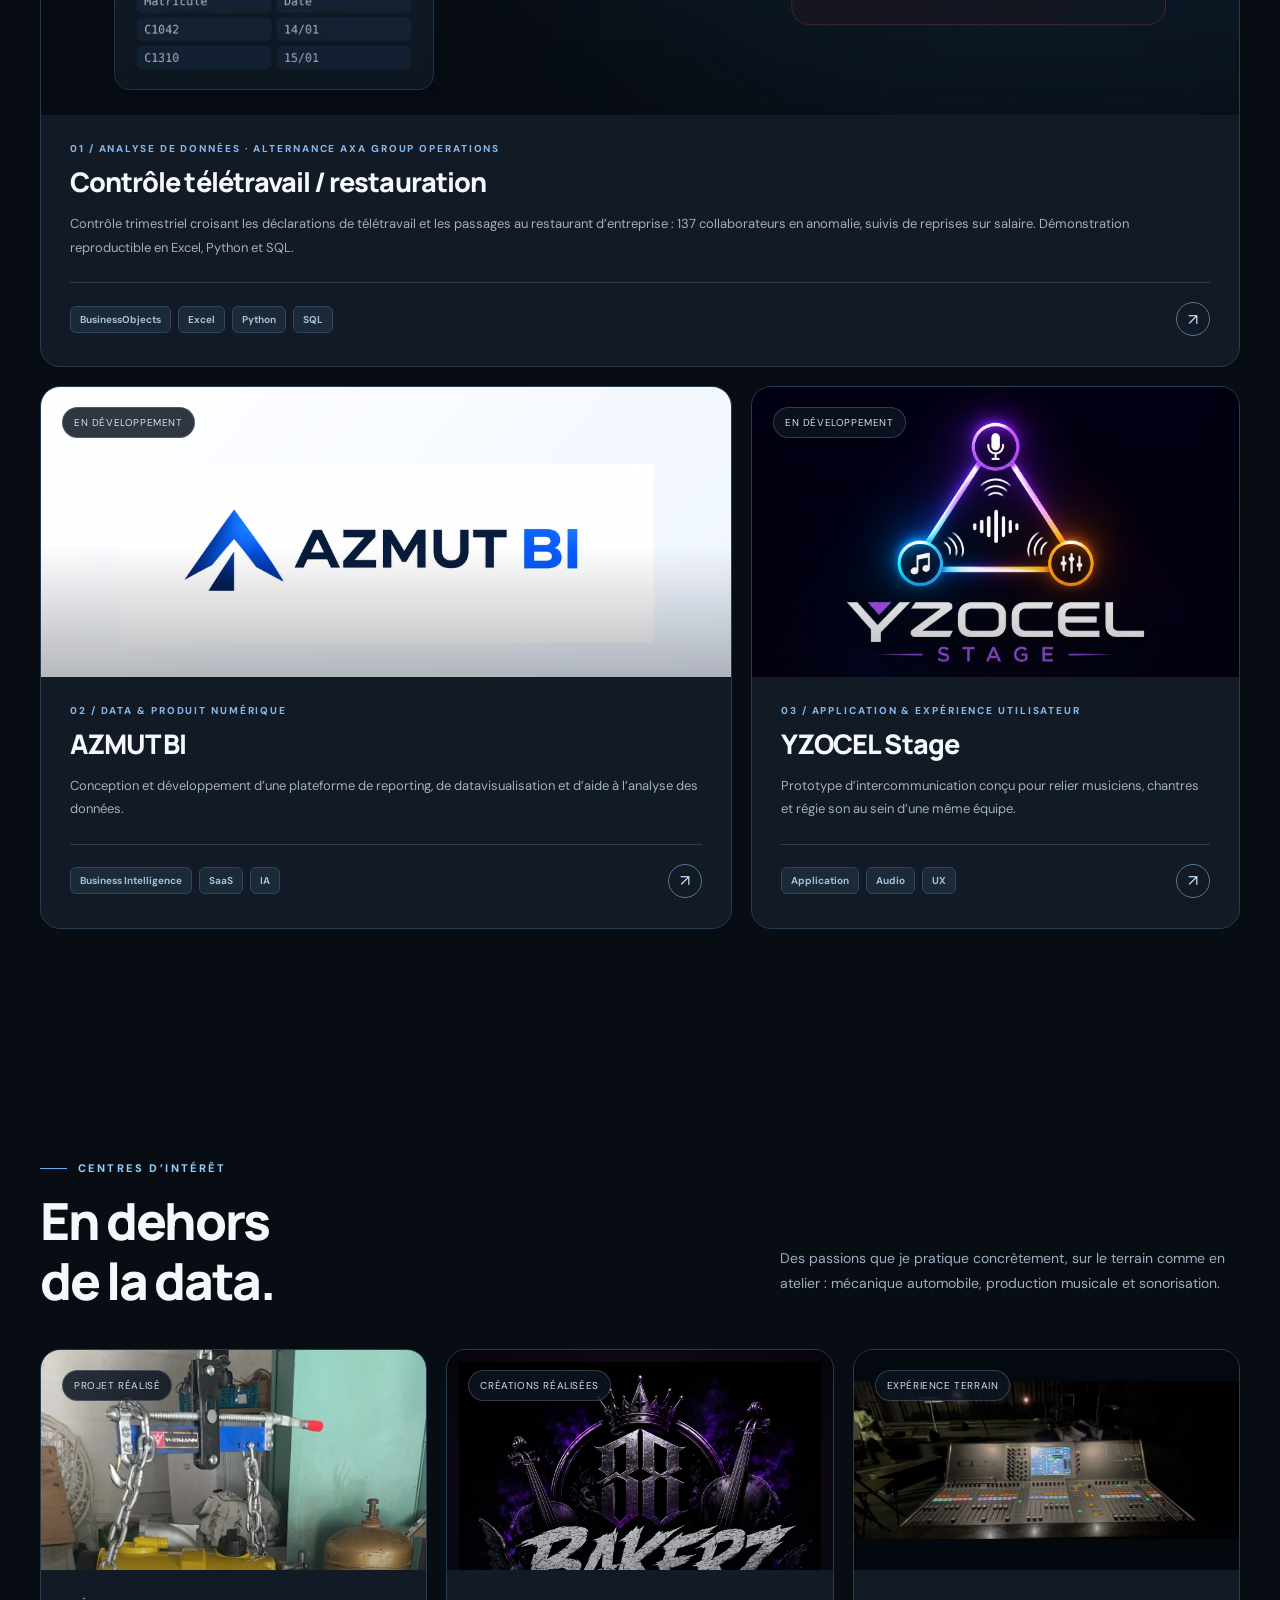
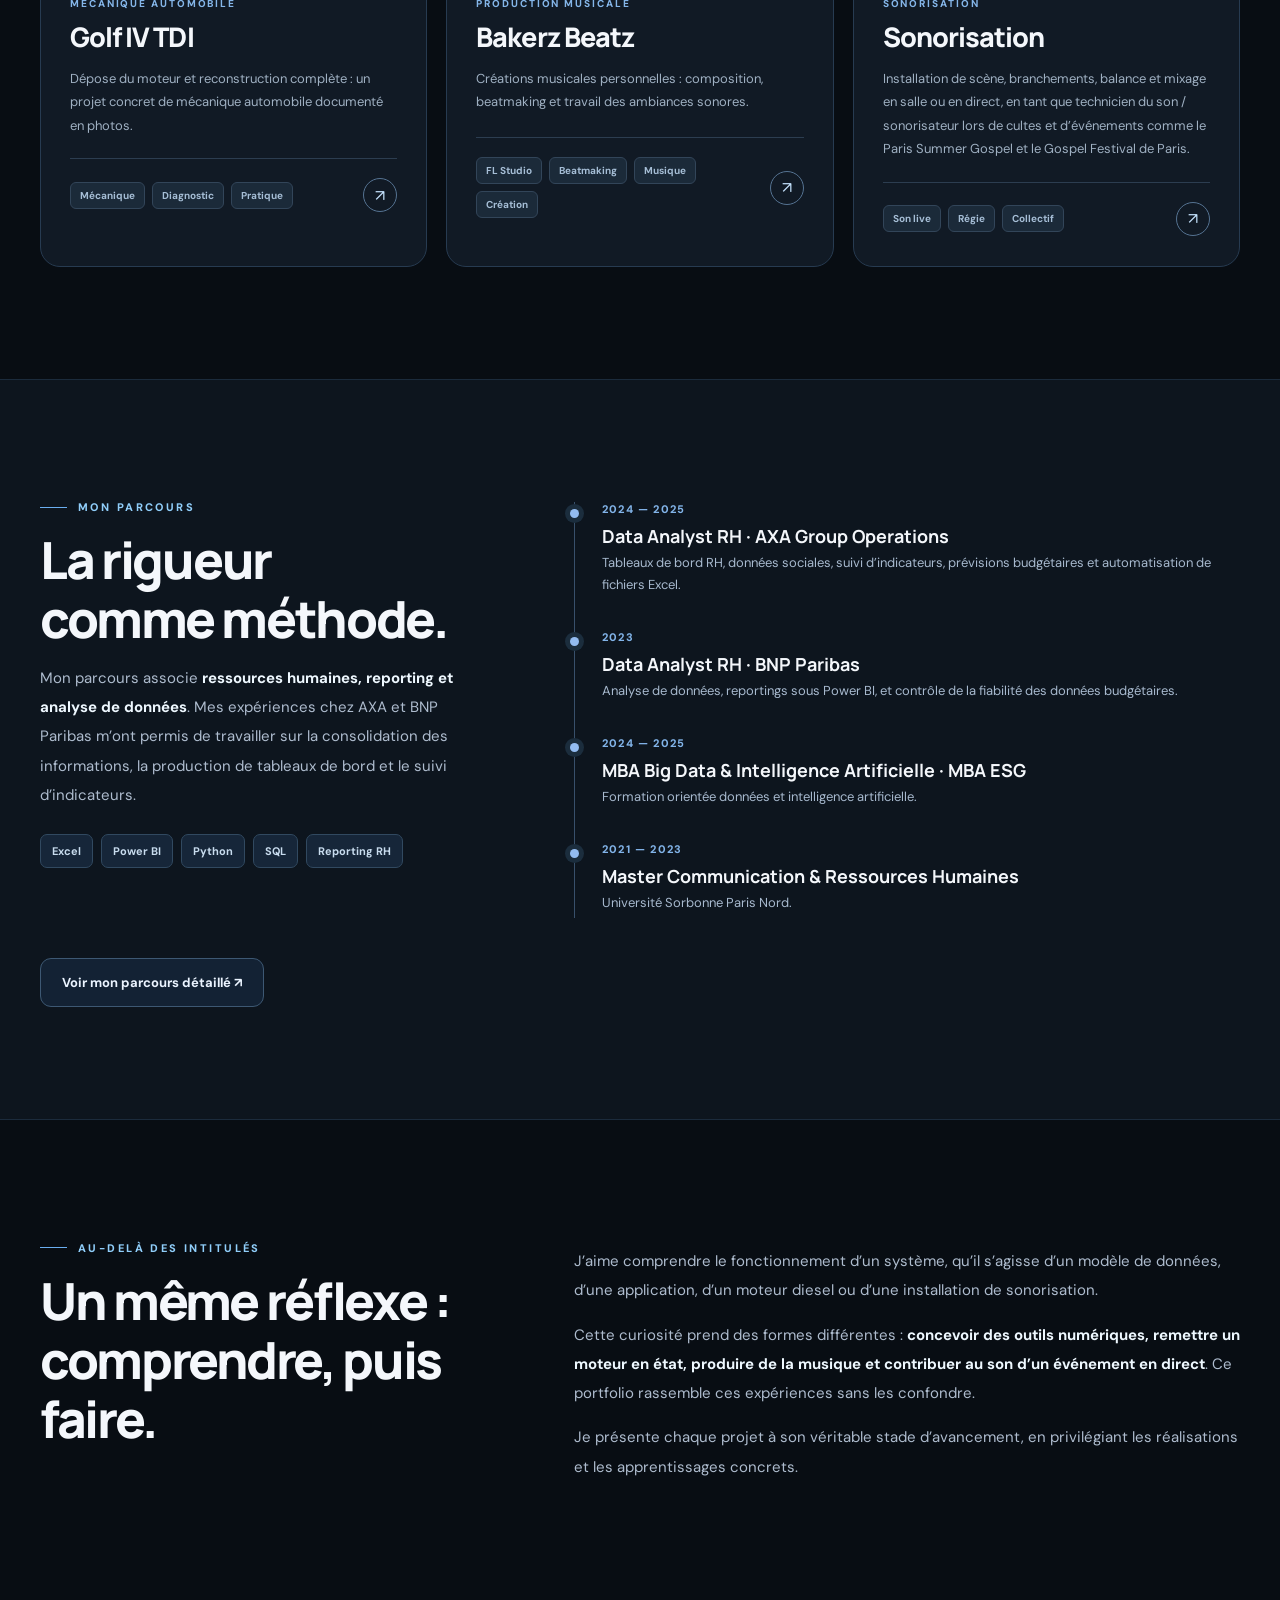
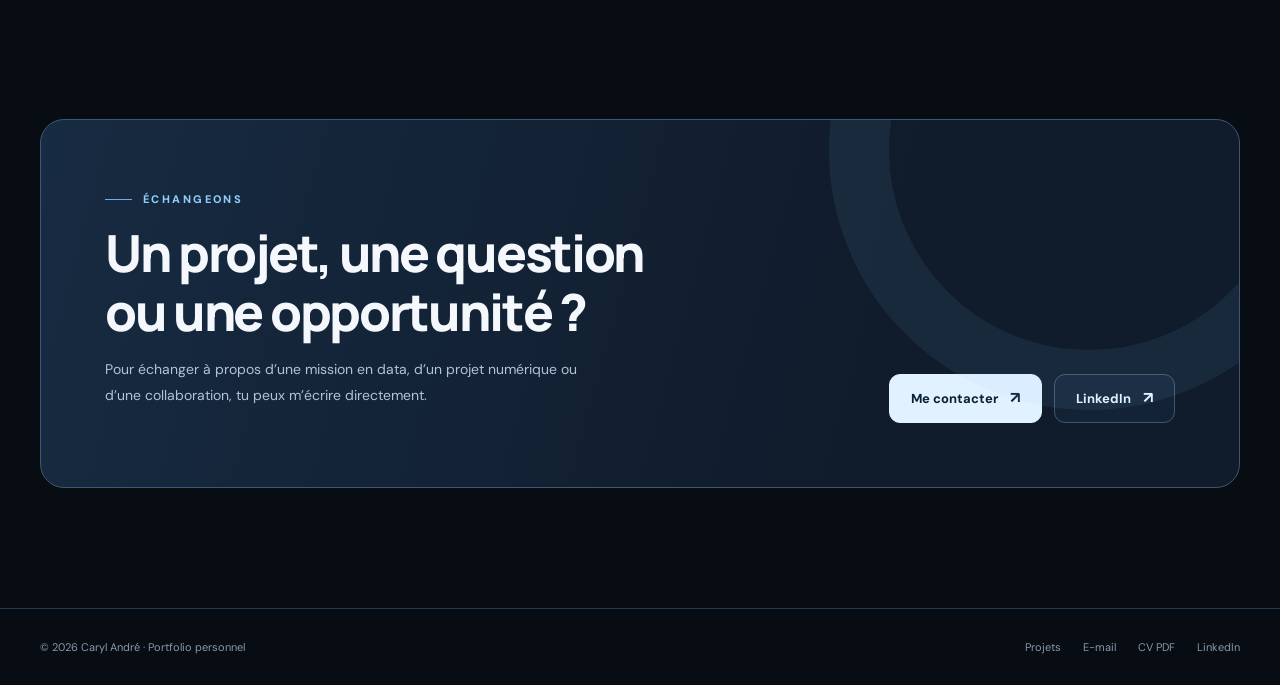
==== commit 9ecca9e2: "Contrôle télétravail : trimestre, consolidation mensuelle, reprises sur salaire Co-Authored-By: Clau" ====
--- a/index.html
+++ b/index.html
@@ -3,7 +3,7 @@
 <html lang="fr"><head><meta charset="utf-8"/><meta content="width=device-width,initial-scale=1" name="viewport"/><meta content="#080d13" name="theme-color"/><meta content="index,follow" name="robots"/><meta content="Portfolio de Caryl André : analyse de données, conception de produits numériques, mécanique automobile, beatmaking et sonorisation." name="description"/><title>Portfolio — Data, produit &amp; projets concrets — Caryl André</title><link href="assets/mark.svg" rel="icon" type="image/svg+xml"/><link href="assets/styles.css" rel="stylesheet"/><script defer="" src="assets/main.js"></script><meta content="website" property="og:type"/><meta content="Portfolio — Data, produit &amp; projets concrets — Caryl André" property="og:title"/></head><body><a class="skip-link" href="#contenu">Aller au contenu</a><header class="site-header"><div class="container header-inner"><a aria-label="Accueil du portfolio Caryl André" class="brand" href="index.html"><span class="brand-logo">C/A</span><span>CARYL ANDRÉ<span class="brand-sub">PORTFOLIO / 2026</span></span></a><button aria-controls="navigation" aria-expanded="false" aria-label="Ouvrir le menu" class="menu-toggle"><span></span><span></span><span></span></button><nav aria-label="Navigation principale" class="main-nav" id="navigation"><a href="index.html#projets">Projets</a><a href="profil.html">Profil &amp; CV</a><a href="index.html#apropos">À propos</a><a href="index.html#contact">Contact</a><a class="nav-cta" href="assets/cv-caryl-andre-version-fournie.pdf" rel="noopener" target="_blank">Voir mon CV ↗</a></nav></div></header>
 <main id="contenu"><div class="container"><section aria-labelledby="hero-title" class="hero"><div class="hero-content"><div class="eyebrow">Data · Création · Technique</div><h1 class="hero-title" id="hero-title">De la donnée<br/>aux <span class="accent">projets<br/>concrets.</span></h1><p class="hero-desc">Je suis Caryl André. Data Analyst de formation, je conçois des solutions numériques, j’explore les technologies et je mène des projets où l’analyse rencontre la pratique.</p><div class="action-row"><a class="btn primary" href="#projets">Explorer mes projets <span class="arrow">↗</span></a><a class="btn secondary" href="assets/cv-caryl-andre-version-fournie.pdf" rel="noopener" target="_blank">Consulter mon CV <span class="arrow">↗</span></a></div><div class="hero-meta"><span>Analytique &amp; créativité</span><span class="dot"></span><span>Projets documentés</span></div></div><div aria-label="Illustration d'un tableau de bord de données" class="hero-art"><div class="orbit"></div><div class="orbit second"></div><div class="orb o1"></div><div class="orb o2"></div><div class="hero-panel"><div class="mock-top"><span class="mock-brand"><i></i> ANALYTICS / LAB</span><span class="mock-dots"><i></i><i></i><i></i></span></div><div class="mock-body"><span class="mock-kicker">Exploration de données</span><div class="mock-title">Vue d’ensemble <span style="color:#86bdf4">↗</span></div><div class="mock-stats"><div class="mock-stat"><span>Mesure</span><strong>DATA</strong></div><div class="mock-stat"><span>Analyse</span><strong>INSIGHT</strong></div><div class="mock-stat"><span>Décision</span><strong>ACTION</strong></div></div><div class="chart-panel"><div class="chart-label"><span>Évolution / exemple visuel</span><span>● ● ●</span></div><div class="mini-chart"><i style="height:30%"></i><i style="height:46%"></i><i style="height:40%"></i><i style="height:68%"></i><i style="height:57%"></i><i style="height:79%"></i><i style="height:60%"></i><i style="height:91%"></i></div></div></div></div><div class="floating-tag one"><span class="float-icon">◇</span><span><strong>Construire</strong>De l’idée au projet</span></div><div class="floating-tag two"><span class="float-icon">⌁</span><span><strong>Explorer</strong>Plusieurs disciplines</span></div></div></section></div>
 <div class="metrics-strip"><div class="container metrics-inner"><div class="metric"><strong>02</strong><span>expériences en analyse<br/>de données en entreprise</span></div><div class="metric"><strong>137</strong><span>anomalies détectées par<br/>rapprochement de données</span></div><div class="metric"><strong>02</strong><span>diplômes : MBA Big Data &amp; IA,<br/>Master RH</span></div></div></div>
-<section class="section" id="projets"><div class="container"><div class="section-head reveal"><div><div class="eyebrow">Projets data &amp; produit</div><h2 class="section-title">Des idées. Des outils.<br/>Du concret.</h2></div><p class="section-lead">Un contrôle de données mené en alternance chez AXA, puis deux projets numériques en cours de développement : une plateforme de Business Intelligence et une application de coordination entre la scène et la régie.</p></div><div class="project-grid"><article class="project-card case-card reveal"><a aria-label="Découvrir le projet Contrôle télétravail / restauration" href="projets/controle-teletravail.html"><div class="project-art project-art-photo"><span class="art-badge">Projet réalisé · AXA</span><img alt="Schéma du rapprochement de deux fichiers RH aboutissant à 137 collaborateurs en anomalie" class="project-photo" decoding="async" loading="eager" src="media/controle-teletravail/schema-rapprochement-carte.webp"/></div><div class="project-info"><div class="project-kicker">01 / Analyse de données · Alternance AXA Group Operations</div><h3 class="project-title">Contrôle télétravail / restauration</h3><p class="project-description">Rapprochement des déclarations de télétravail et des passages au restaurant d’entreprise : 137 collaborateurs en anomalie identifiés. Démonstration reproductible en Excel, Python et SQL.</p><div class="project-bottom"><div class="tag-stack"><span class="tag">BusinessObjects</span><span class="tag">Excel</span><span class="tag">Python</span><span class="tag">SQL</span></div><span aria-hidden="true" class="card-arrow">↗</span></div></div></a></article><article class="project-card featured reveal" data-category="data"><a aria-label="Découvrir le projet AZMUT BI" href="projets/azmut-bi.html"><div class="project-art art-dashboard project-art-photo"><span class="art-badge">En développement</span><img alt="Logo original AZMUT BI en bleu et noir" class="project-photo project-photo-azmut-bi" decoding="async" loading="eager" src="media/azmut-bi/logo.webp"/></div><div class="project-info"><div class="project-kicker">02 / Data &amp; produit numérique</div><h3 class="project-title">AZMUT BI</h3><p class="project-description">Conception et développement d’une plateforme de reporting, de datavisualisation et d’aide à l’analyse des données.</p><div class="project-bottom"><div class="tag-stack"><span class="tag">Business Intelligence</span><span class="tag">SaaS</span><span class="tag">IA</span></div><span aria-hidden="true" class="card-arrow">↗</span></div></div></a></article><article class="project-card adjacent reveal" data-category="data"><a aria-label="Découvrir le projet YZOCEL Stage" href="projets/yzocel-stage.html"><div class="project-art art-triangle project-art-photo"><span class="art-badge">En développement</span><img alt="Logo YZOCEL Stage : triangle lumineux reliant trois pôles de communication" class="project-photo project-photo-yzocel-stage" decoding="async" loading="eager" src="media/yzocel-stage/identite-visuelle-originale.jpg"/></div><div class="project-info"><div class="project-kicker">03 / Application &amp; expérience utilisateur</div><h3 class="project-title">YZOCEL Stage</h3><p class="project-description">Prototype d’intercommunication conçu pour relier musiciens, chantres et régie son au sein d’une même équipe.</p><div class="project-bottom"><div class="tag-stack"><span class="tag">Application</span><span class="tag">Audio</span><span class="tag">UX</span></div><span aria-hidden="true" class="card-arrow">↗</span></div></div></a></article></div></div></section>
+<section class="section" id="projets"><div class="container"><div class="section-head reveal"><div><div class="eyebrow">Projets data &amp; produit</div><h2 class="section-title">Des idées. Des outils.<br/>Du concret.</h2></div><p class="section-lead">Un contrôle de données mené en alternance chez AXA, puis deux projets numériques en cours de développement : une plateforme de Business Intelligence et une application de coordination entre la scène et la régie.</p></div><div class="project-grid"><article class="project-card case-card reveal"><a aria-label="Découvrir le projet Contrôle télétravail / restauration" href="projets/controle-teletravail.html"><div class="project-art project-art-photo"><span class="art-badge">Projet réalisé · AXA</span><img alt="Schéma du rapprochement de deux fichiers RH aboutissant à 137 collaborateurs en anomalie" class="project-photo" decoding="async" loading="eager" src="media/controle-teletravail/schema-rapprochement-carte.webp"/></div><div class="project-info"><div class="project-kicker">01 / Analyse de données · Alternance AXA Group Operations</div><h3 class="project-title">Contrôle télétravail / restauration</h3><p class="project-description">Contrôle trimestriel croisant les déclarations de télétravail et les passages au restaurant d’entreprise : 137 collaborateurs en anomalie, suivis de reprises sur salaire. Démonstration reproductible en Excel, Python et SQL.</p><div class="project-bottom"><div class="tag-stack"><span class="tag">BusinessObjects</span><span class="tag">Excel</span><span class="tag">Python</span><span class="tag">SQL</span></div><span aria-hidden="true" class="card-arrow">↗</span></div></div></a></article><article class="project-card featured reveal" data-category="data"><a aria-label="Découvrir le projet AZMUT BI" href="projets/azmut-bi.html"><div class="project-art art-dashboard project-art-photo"><span class="art-badge">En développement</span><img alt="Logo original AZMUT BI en bleu et noir" class="project-photo project-photo-azmut-bi" decoding="async" loading="eager" src="media/azmut-bi/logo.webp"/></div><div class="project-info"><div class="project-kicker">02 / Data &amp; produit numérique</div><h3 class="project-title">AZMUT BI</h3><p class="project-description">Conception et développement d’une plateforme de reporting, de datavisualisation et d’aide à l’analyse des données.</p><div class="project-bottom"><div class="tag-stack"><span class="tag">Business Intelligence</span><span class="tag">SaaS</span><span class="tag">IA</span></div><span aria-hidden="true" class="card-arrow">↗</span></div></div></a></article><article class="project-card adjacent reveal" data-category="data"><a aria-label="Découvrir le projet YZOCEL Stage" href="projets/yzocel-stage.html"><div class="project-art art-triangle project-art-photo"><span class="art-badge">En développement</span><img alt="Logo YZOCEL Stage : triangle lumineux reliant trois pôles de communication" class="project-photo project-photo-yzocel-stage" decoding="async" loading="eager" src="media/yzocel-stage/identite-visuelle-originale.jpg"/></div><div class="project-info"><div class="project-kicker">03 / Application &amp; expérience utilisateur</div><h3 class="project-title">YZOCEL Stage</h3><p class="project-description">Prototype d’intercommunication conçu pour relier musiciens, chantres et régie son au sein d’une même équipe.</p><div class="project-bottom"><div class="tag-stack"><span class="tag">Application</span><span class="tag">Audio</span><span class="tag">UX</span></div><span aria-hidden="true" class="card-arrow">↗</span></div></div></a></article></div></div></section>
 <section class="section interests" id="interets"><div class="container"><div class="section-head reveal"><div><div class="eyebrow">Centres d’intérêt</div><h2 class="section-title">En dehors<br/>de la data.</h2></div><p class="section-lead">Des passions que je pratique concrètement, sur le terrain comme en atelier : mécanique automobile, production musicale et sonorisation.</p></div><div class="project-grid interest-grid"><article class="project-card interest-card reveal"><a aria-label="Découvrir le projet Golf IV TDI" href="projets/golf-iv-tdi.html"><div class="project-art art-engine project-art-photo"><span class="art-badge">Projet réalisé</span><img alt="Moteur Volkswagen Golf IV TDI remonté, sur un support d’atelier" class="project-photo project-photo-golf-iv-tdi" decoding="async" loading="eager" src="media/golf-iv/02-moteur-refait.webp"/></div><div class="project-info"><div class="project-kicker">Mécanique automobile</div><h3 class="project-title">Golf IV TDI</h3><p class="project-description">Dépose du moteur et reconstruction complète : un projet concret de mécanique automobile documenté en photos.</p><div class="project-bottom"><div class="tag-stack"><span class="tag">Mécanique</span><span class="tag">Diagnostic</span><span class="tag">Pratique</span></div><span aria-hidden="true" class="card-arrow">↗</span></div></div></a></article><article class="project-card interest-card reveal"><a aria-label="Découvrir le projet Bakerz Beatz" href="projets/bakerz-beatz.html"><div class="project-art art-waveform project-art-photo"><span class="art-badge">Créations réalisées</span><img alt="Visuel Bakerz Beatz avec lettrage et éléments musicaux violets" class="project-photo project-photo-bakerz-beatz" decoding="async" loading="eager" src="media/musique/bakerz-beatz-cover.webp"/></div><div class="project-info"><div class="project-kicker">Production musicale</div><h3 class="project-title">Bakerz Beatz</h3><p class="project-description">Créations musicales personnelles : composition, beatmaking et travail des ambiances sonores.</p><div class="project-bottom"><div class="tag-stack"><span class="tag">FL Studio</span><span class="tag">Beatmaking</span><span class="tag">Musique</span><span class="tag">Création</span></div><span aria-hidden="true" class="card-arrow">↗</span></div></div></a></article><article class="project-card interest-card reveal"><a aria-label="Découvrir le projet Sonorisation" href="projets/sonorisation.html"><div class="project-art project-art-photo project-art-sonorisation"><span class="art-badge">Expérience terrain</span><img alt="Console Yamaha CL5 photographiée en situation de sonorisation" class="project-photo project-photo-sonorisation" decoding="async" loading="lazy" src="media/sonorisation/console-yamaha-cl5-originale.jpg"/></div><div class="project-info"><div class="project-kicker">Sonorisation</div><h3 class="project-title">Sonorisation</h3><p class="project-description">Installation de scène, branchements, balance et mixage en salle ou en direct, en tant que technicien du son / sonorisateur lors de cultes et d’événements comme le Paris Summer Gospel et le Gospel Festival de Paris.</p><div class="project-bottom"><div class="tag-stack"><span class="tag">Son live</span><span class="tag">Régie</span><span class="tag">Collectif</span></div><span aria-hidden="true" class="card-arrow">↗</span></div></div></a></article></div></div></section><section class="section experience" id="parcours"><div class="container about-grid"><div class="reveal"><div class="eyebrow">Mon parcours</div><h2 class="section-title">La rigueur<br/>comme méthode.</h2><p class="about-copy">Mon parcours associe <strong>ressources humaines, reporting et analyse de données</strong>. Mes expériences chez AXA et BNP Paribas m’ont permis de travailler sur la consolidation des informations, la production de tableaux de bord et le suivi d’indicateurs.</p><div class="skills"><span class="skill">Excel</span><span class="skill">Power BI</span><span class="skill">Python</span><span class="skill">SQL</span><span class="skill">Reporting RH</span></div></div><div class="timeline reveal"><div class="timeline-item"><div class="time">2024 — 2025</div><h3>Data Analyst RH · AXA Group Operations</h3><p>Tableaux de bord RH, données sociales, suivi d’indicateurs, prévisions budgétaires et automatisation de fichiers Excel.</p></div><div class="timeline-item"><div class="time">2023</div><h3>Data Analyst RH · BNP Paribas</h3><p>Analyse de données, reportings sous Power BI, et contrôle de la fiabilité des données budgétaires.</p></div><div class="timeline-item"><div class="time">2024 — 2025</div><h3>MBA Big Data &amp; Intelligence Artificielle · MBA ESG</h3><p>Formation orientée données et intelligence artificielle.</p></div><div class="timeline-item"><div class="time">2021 — 2023</div><h3>Master Communication &amp; Ressources Humaines</h3><p>Université Sorbonne Paris Nord.</p></div></div></div><div class="container" style="margin-top:40px"><a class="btn secondary" href="profil.html">Voir mon parcours détaillé ↗</a></div></section>
 <section class="section" id="apropos"><div class="container about-grid"><div class="reveal"><div class="eyebrow">Au-delà des intitulés</div><h2 class="section-title">Un même réflexe :<br/>comprendre, puis faire.</h2></div><div class="reveal"><p class="about-copy">J’aime comprendre le fonctionnement d’un système, qu’il s’agisse d’un modèle de données, d’une application, d’un moteur diesel ou d’une installation de sonorisation.</p><p class="about-copy">Cette curiosité prend des formes différentes : <strong>concevoir des outils numériques, remettre un moteur en état, produire de la musique et contribuer au son d’un événement en direct</strong>. Ce portfolio rassemble ces expériences sans les confondre.</p><p class="about-copy">Je présente chaque projet à son véritable stade d’avancement, en privilégiant les réalisations et les apprentissages concrets.</p></div></div></section>
 <section class="contact-section" id="contact"><div class="container"><div class="contact-panel reveal"><div><div class="eyebrow">Échangeons</div><h2>Un projet, une question<br/>ou une opportunité ?</h2><p>Pour échanger à propos d’une mission en data, d’un projet numérique ou d’une collaboration, tu peux m’écrire directement.</p></div><div class="action-row"><a class="btn primary" href="mailto:carylandre.work@gmail.com?subject=Prise%20de%20contact%20-%20Portfolio">Me contacter <span class="arrow">↗</span></a><a class="btn secondary" href="https://www.linkedin.com/in/caryl-andr%C3%A9/" rel="noopener" target="_blank">LinkedIn <span class="arrow">↗</span></a></div></div></div></section></main><footer class="footer"><div class="container footer-inner"><span>© 2026 Caryl André · Portfolio personnel</span><div class="footer-links"><a href="index.html#projets">Projets</a><a href="mailto:carylandre.work@gmail.com">E-mail</a><a href="assets/cv-caryl-andre-version-fournie.pdf" rel="noopener" target="_blank">CV PDF</a><a href="https://www.linkedin.com/in/caryl-andr%C3%A9/" rel="noopener" target="_blank">LinkedIn</a></div></div></footer></body></html>
